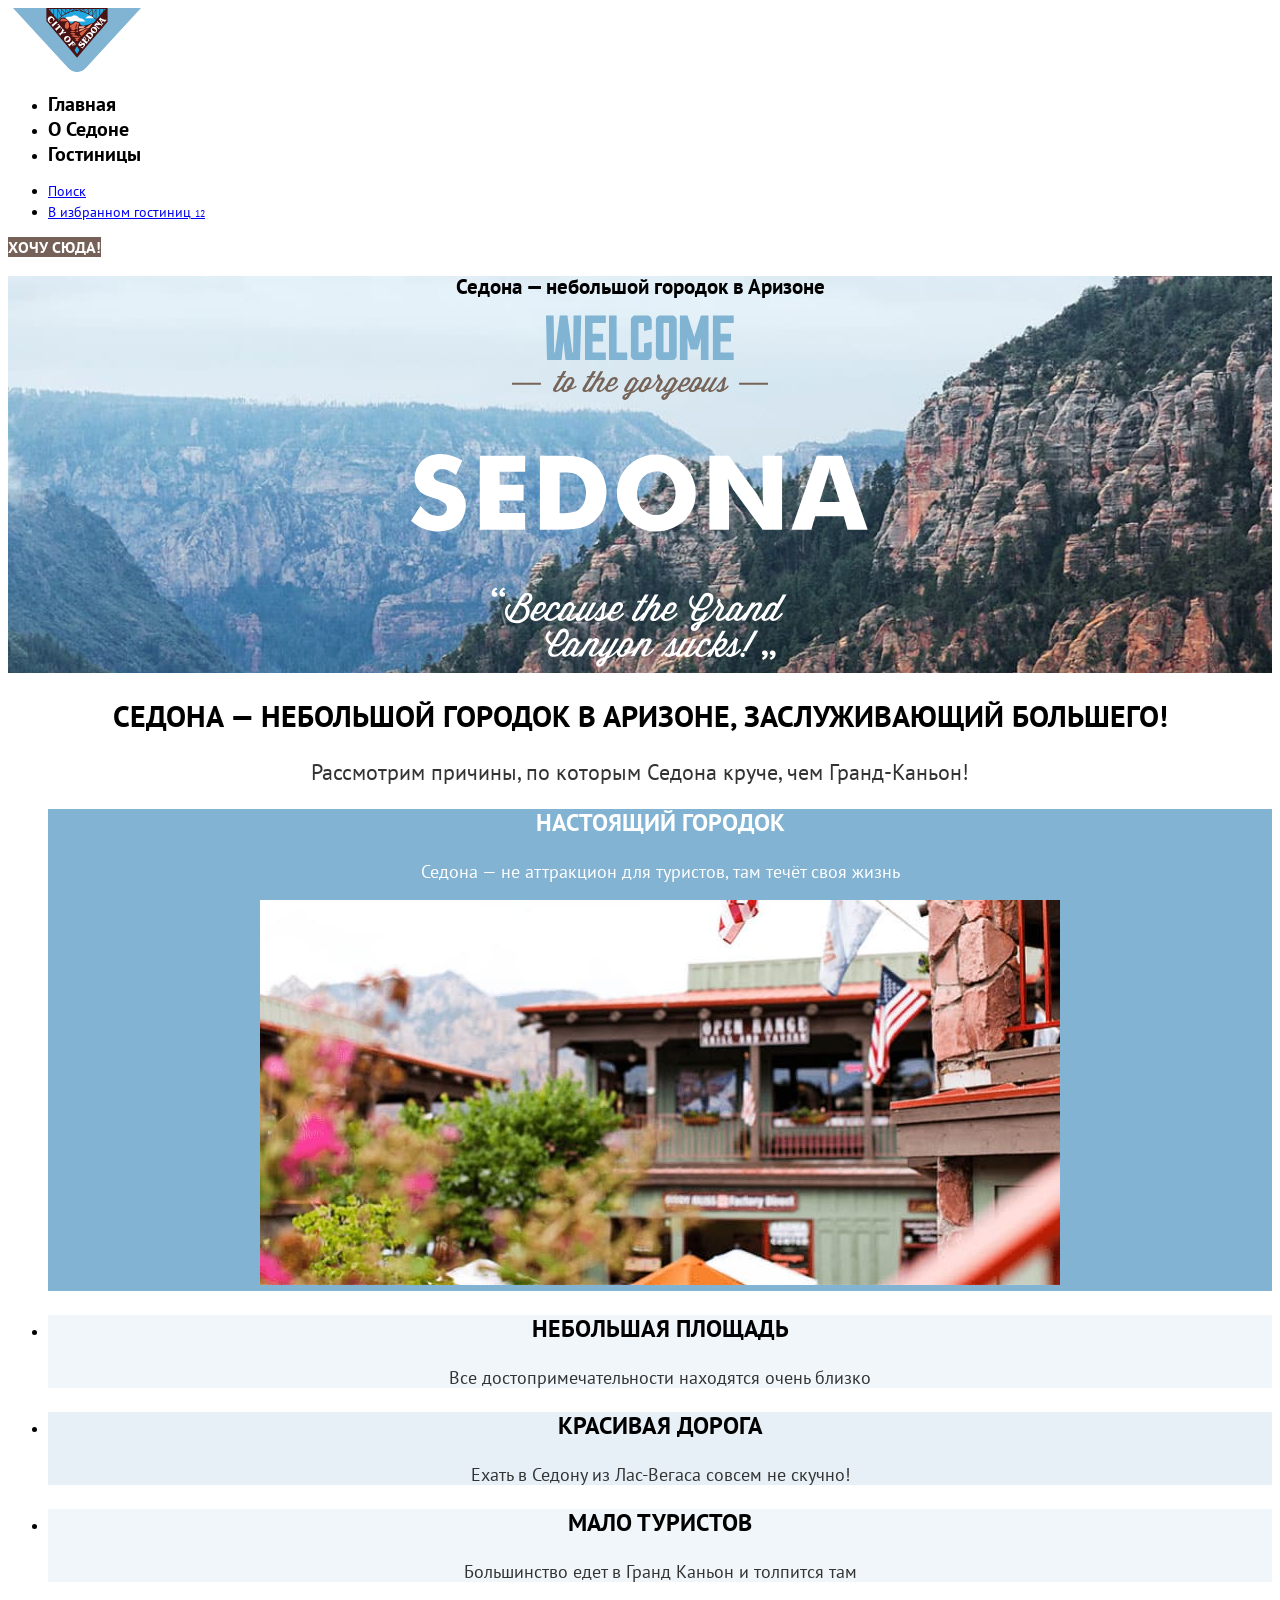
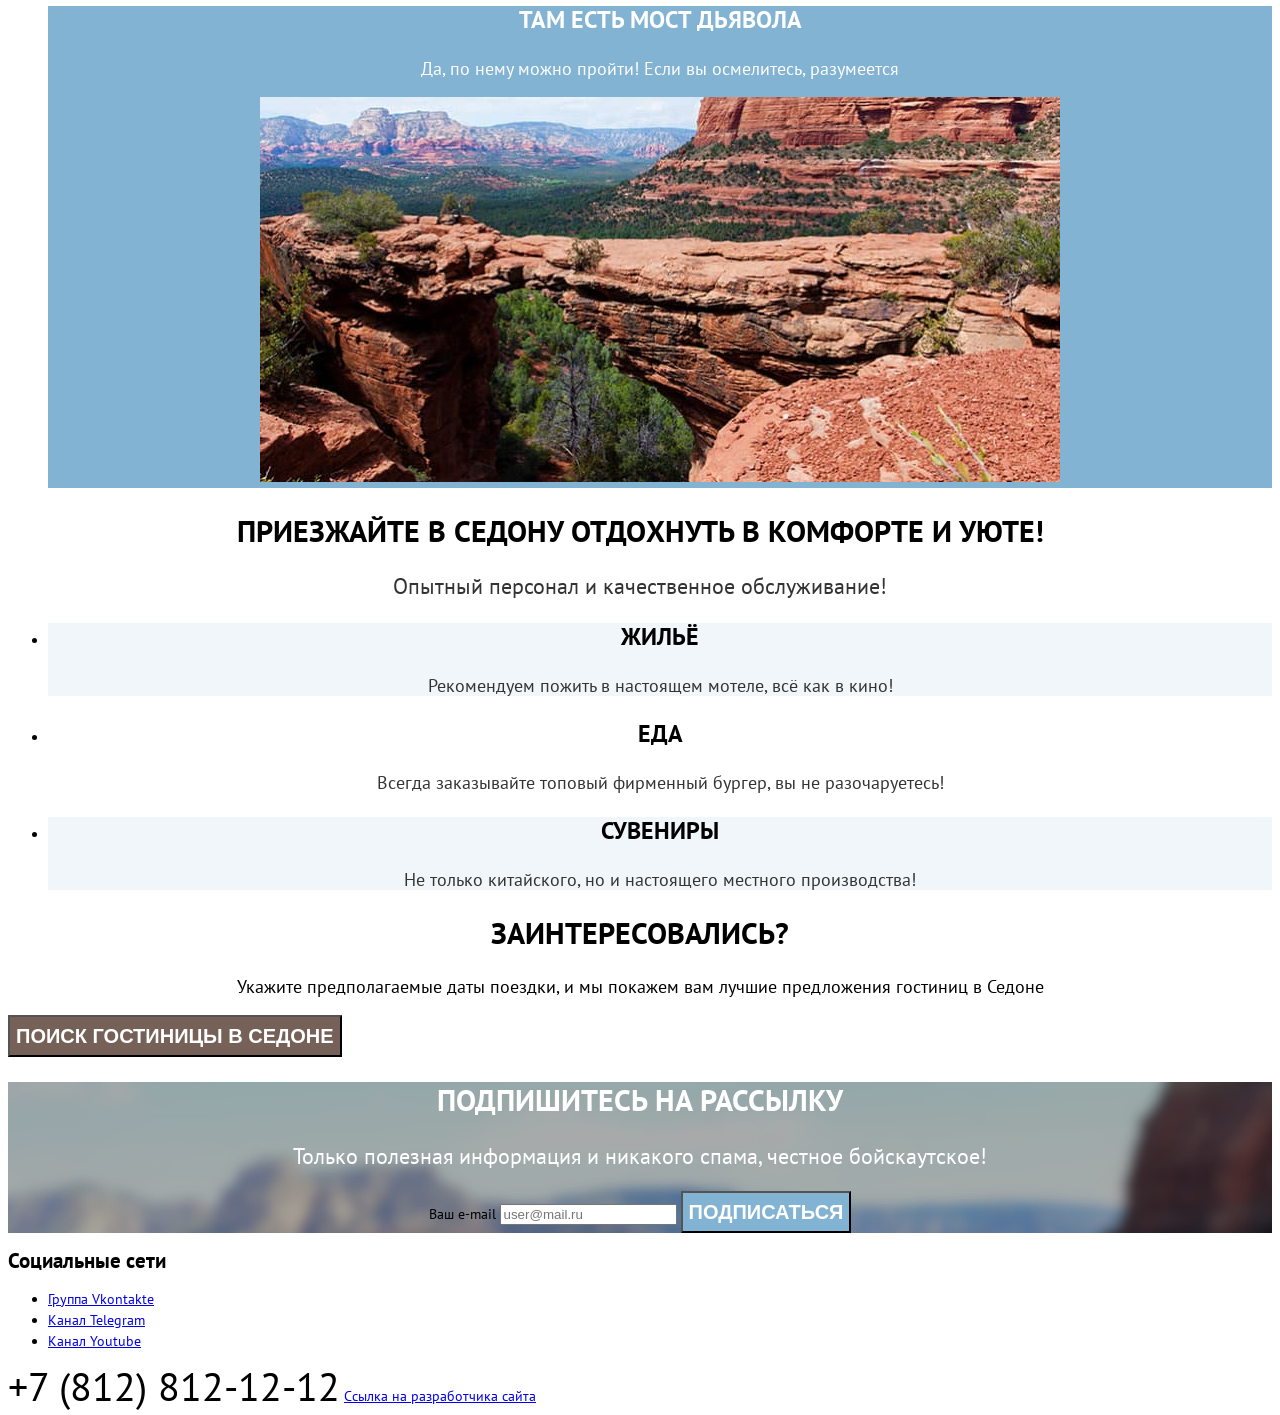
==== index.html @ b2d7853e "Добавляет базовую стилизацию" ====
<!DOCTYPE html>
<html lang="en">

  <head>
    <meta charset="UTF-8">
    <meta name="viewport" content="width=device-width, initial-scale=1.0">
    <link rel="stylesheet" href="styles/styles.css">
    <title>HTML Academy: Седона</title>
  </head>

  <body>
    <header class="page-header" data-test="header">
      <a class="navigation-logo" href="index.html">
        <img class="page-header-logo" src="images/logo-sedona.svg" width="138" height="64" alt="Логотип Седоны">
      </a>
      <nav class="navigation">
        <ul class="navigation-list">
          <li class="navigation-item">
            <a class="navigation-link" href="index.html" aria-current="page">Главная</a>
          </li>
          <li class="navigation-item">
            <a class="navigation-link" href="#">О Седоне</a>
          </li>
          <li class="navigation-item">
            <a class="navigation-link" href="catalog.html">Гостиницы</a>
          </li>
        </ul>
        <ul class="navigation-user">
          <li class="navigation-user-item">
            <a class="navigation-user-link" href="#">
              <span class="visually-hidden">Поиск</span>
            </a>
          </li>
          <li class="navigation-user-item">
            <a class="navigation-user-link" href="#">
              <span class="visually-hidden">В избранном гостиниц</span>
              <span class="favorite-counter">12</span>
            </a>
          </li>
        </ul>
        <a class="button button-want" href="#">Хочу сюда!</a>
      </nav>
    </header>
    <main class="page-main" data-test="main">
      <section class="hero" data-test="hero">
        <h1 class="visually-hidden">Седона — небольшой городок в Аризоне</h1>
        <img src="images/welcome.svg" width="458" height="352" alt="Welcome to the gorgeous Sedona, because the Grand Canyon sucks!">
      </section>
      <section class="reasons" data-test="advantages">
        <h2 class="reasons-title">
          Седона — небольшой городок в Аризоне, заслуживающий большего!
        </h2>
        <p class="reasons-description">
          Рассмотрим причины, по которым Седона круче, чем Гранд-Каньон!
        </p>
        <ul class="reasons-list">
          <li class="reasons-item reasons-item1">
            <h3 class="reasons-item-title">Настоящий городок</h3>
            <p class="reasons-text reasons-text1">
              Седона — не аттракцион для туристов, там течёт своя жизнь
            </p>
            <img src="images/photo-1.jpg" width="800" height="385" alt="Улица Седоны">
          </li>
          <li class="reasons-item">
            <h3 class="reasons-item-title">Небольшая площадь</h3>
            <p class="reasons-text">
              Все достопримечательности находятся очень близко
            </p>
          </li>
          <li class="reasons-item reasons-item2">
            <h3 class="reasons-item-title">Красивая дорога</h3>
            <p class="reasons-text">
              Ехать в Седону из Лас-Вегаса совсем не скучно!
            </p>
          </li>
          <li class="reasons-item">
            <h3 class="reasons-item-title">Мало туристов</h3>
            <p class="reasons-text">
              Большинство едет в Гранд Каньон и толпится там
            </p>
          </li>
          <li class="reasons-item reasons-item1">
            <h3 class="reasons-item-title">Там есть мост дьявола</h3>
            <p class="reasons-text reasons-text1">
              Да, по нему можно пройти! Если вы осмелитесь, разумеется
            </p>
            <img src="images/photo-2.jpg" width="800" height="385" alt="Мост дьявола">
          </li>
        </ul>
      </section>
      <section class="advantages">
        <h2 class="advantages-title">
          Приезжайте в Седону отдохнуть в комфорте и уюте!
        </h2>
        <p class="advantages-text">
          Опытный персонал и качественное обслуживание!
        </p>
        <ul class="advantages-list">
          <li class="advantages-item advantages-item1">
            <h3 class="advantages-item-title">Жильё</h3>
            <p class="advantages-item-text">
              Рекомендуем пожить в настоящем мотеле, всё как в кино!
            </p>
          </li>
          <li class="advantages-item">
            <h3 class="advantages-item-title">Еда</h3>
            <p class="advantages-item-text">
              Всегда заказывайте топовый фирменный бургер, вы не разочаруетесь!
            </p>
          </li>
          <li class="advantages-item  advantages-item1">
            <h3 class="advantages-item-title">Сувениры</h3>
            <p class="advantages-item-text">
              Не только китайского, но и настоящего местного производства!
            </p>
          </li>
        </ul>
      </section>
      <section class="cta" data-test="search">
        <h2 class="cta-title">Заинтересовались?</h2>
        <p class="cta-text">
          Укажите предполагаемые даты поездки, и мы покажем вам лучшие
          предложения гостиниц в Седоне
        </p>
        <button class="button button-cta" type="button">Поиск гостиницы в Седоне</button>
      </section>
      <section class="mailing" data-test="subscribe">
        <h2 class="mailing-title">Подпишитесь на рассылку</h2>
        <p class="mailing-text">
          Только полезная информация и никакого спама, честное бойскаутское!
        </p>
        <form class="form mailing-form" action="https://echo.htmlacademy.ru/" method="post">
          <label class="visually-hidden" for="email">Ваш e-mail</label>
          <input class="mailing-input" type="email" name="email" id="email" placeholder="user@mail.ru" required>
          <button class="button button-mailing" type="submit">Подписаться</button>
        </form>
      </section>
    </main>
    <footer class="page-footer" data-test="footer">
      <section class="socials">
        <h2 class="visually-hidden">Социальные сети</h2>
        <ul class="socials-list">
          <li class="socials-item">
            <a class="socials-link" href="https://vk.com/htmlacademy">
              <span class="visually-hidden">Группа Vkontakte</span>
            </a>
          </li>
          <li class="socials-item">
            <a class="socials-link" href="https://t.me/htmlacademy">
              <span class="visually-hidden">Канал Telegram</span>
            </a>
          </li>
          <li class="socials-item">
            <a class="socials-link" href="https://www.youtube.com/user/htmlacademyru">
              <span class="visually-hidden">Канал Youtube</span>
            </a>
          </li>
        </ul>
      </section>
      <a class="phone-number-link" href="tel:+78128121212">+7 (812) 812-12-12</a>

      <a class="html-academy-link" href="https://htmlacademy.ru/intensive/htmlcss">
        <span class="visually-hidden">Ссылка на разработчика сайта</span>
      </a>
    </footer>
  </body>

</html>
---- styles/styles.css ----
@font-face {
  font-family: "PT Sans";
  font-style: normal;
  font-weight: 400;
  src: url("../fonts/ptsans-400.woff2") format("woff2");
  font-display: swap;
}

@font-face {
  font-family: "PT Sans";
  font-style: normal;
  font-weight: 700;
  src: url("../fonts/ptsans-700.woff2") format("woff2");
  font-display: swap;
}

body {
  font-family: "PT Sans", sans-serif;
  font-size: 14px;
  line-height: 21px;
  color: #000000;
  background-color: #ffffff;
}

.navigation-link {
  color: #000000;
  font-weight: 700;
  font-size: 20px;
  line-height: 24px;
  text-decoration: none;
  text-align: center;
}

.favorite-counter {
  font-size: 10px;
  line-height: 10px;
  text-align: center;
}

.button {
  font-size: 16px;
  font-weight: 700;
  line-height: 20px;
  color: #FFFFFF;
  background-color: #756157;
  text-transform: uppercase;
  text-decoration: none;
  text-align: center;
}

.hero {
  background-image: url("../images/index-background.jpg");
  background-repeat: no-repeat;
  text-align: center;
  background-size: 100% auto;
}

.reasons-title {
  font-size: 30px;
  font-weight: 700;
  line-height: 36px;
  text-transform: uppercase;
  text-align: center;
}

.reasons-description {
  font-size: 22px;
  line-height: 26px;
  color: #333333;
  text-align: center;
}

.reasons-item {
  background-color: #83B3D31F;
  text-align: center;
}

.reasons-item-title {
  font-size: 24px;
  font-weight: 700;
  line-height: 28px;
  text-transform: uppercase;
}

.reasons-text {
  font-size: 18px;
  color: #333333;
}

.reasons-item1 {
  color: #FFFFFF;
  background-color: #82B3D3;
}

.reasons-text1 {
  color: #FFFFFF;
}

.reasons-item2 {
  background-color: #83B3D333;
}

.advantages-item1 {
  background-color: #83B3D31F;
}

.advantages-title {
  font-size: 30px;
  font-weight: 700;
  line-height: 36px;
  text-transform: uppercase;
  text-align: center;
}

.advantages-text {
  font-size: 22px;
  line-height: 26px;
  text-align: center;
  color: #333333;
}

.advantages-item-title {
  font-size: 24px;
  font-weight: 700;
  line-height: 28px;
  text-transform: uppercase;
  text-align: center;
}

.advantages-item-text {
  font-size: 18px;
  color: #333333;
  text-align: center;

}

.cta-title {
  font-size: 30px;
  font-weight: 700;
  line-height: 36px;
  text-transform: uppercase;
  text-align: center;
}

.cta-text {
  font-size: 18px;
  text-align: center;
}

.button-cta {
  font-size: 20px;
  line-height: 36px;
}

.mailing {
  background-image: url("../images/mailing-background.jpg");
  background-repeat: no-repeat;
  text-align: center;
  background-size: 100% auto;
}

.mailing-title {
  font-weight: 700;
  font-size: 30px;
  line-height: 36px;
  text-transform: uppercase;
  text-align: center;
  color: #FFFFFF;
}

.mailing-text {
  font-size: 22px;
  line-height: 26px;
  text-align: center;
  color: #FFFFFF;
}

.button-mailing {
  background-color: #82B3D3;
  font-weight: 700;
  font-size: 20px;
  line-height: 36px;
  text-align: center;
  text-transform: uppercase;
}

.phone-number-link {
  font-weight: 400;
  font-size: 40px;
  line-height: 40px;
  text-align: center;
  text-transform: uppercase;
  text-decoration: none;
  color: #000000;
}

.catalog-header {
  background-image: url("../images/filter-background.jpg");
  background-repeat: no-repeat;
  background-size: 100% auto;
  color: #FFFFFF;
}

.catalog-header-title {
  font-weight: 700;
  font-size: 60px;
  line-height: 78px;
}

.breadcrumbs-link {
  font-size: 16px;
  text-decoration: none;
  color: #FFFFFF;
}

.catalog-filter-title {
  font-weight: 700;
  font-size: 20px;
  line-height: 24px;
  text-transform: capitalize;
}

.control-input {
  font-size: 18px;
  line-height: 23px;
}

.field-price {
  font-weight: 700;
  font-size: 18px;
  line-height: 24px;
  color: #000000;
}

.button-apply {
  font-weight: 700;
  font-size: 16px;
  line-height: 20px;
  text-align: center;
  text-transform: uppercase;
  background-color: #82B3D3;
}

.button-reset {
  font-weight: 700;
  font-size: 16px;
  line-height: 20px;
  text-align: center;
  text-transform: uppercase;
}

.result-control-title {
  font-weight: 700;
  font-size: 30px;
  line-height: 36px;
  text-transform: uppercase;
}

.sort-select {
  font-size: 18px;
}

.card-link {
  text-decoration: none;
}

.card-title {
  font-weight: 700;
  font-size: 24px;
  line-height: 28px;
  color: #000000;
  text-decoration: none;
}

.card-text {
  font-size: 18px;
  line-height: 21px;
  color: #333333;
}

.button-favorite {
  background-color: #82B3D3;
}

.card-rating {
  font-weight: 400;
  font-size: 16px;
  line-height: 20px;
  text-align: center;
  text-transform: uppercase;
  color: #333333;
  background-color: #F2F2F2;
}

.pagination-link {
  font-weight: 700;
  font-size: 20px;
  line-height: 36px;
  text-align: center;
  text-transform: uppercase;
  color: #FFFFFF;
  background-color: #82B3D3;
}

.pagination-current {
  color: #000000;
  background-color: #F2F2F2;
}

.pagination-ellipsis {
font-weight: 400;
font-size: 22px;
line-height: 26px;
text-align: center;
color: #000000;
background-color: #FFFFFF;
}

.mailing-title-catalog {
  color: #000000;
}
.mailing-text-catalog {
  color: #333333;
}
.mailing-form {
  text-align: center;
}
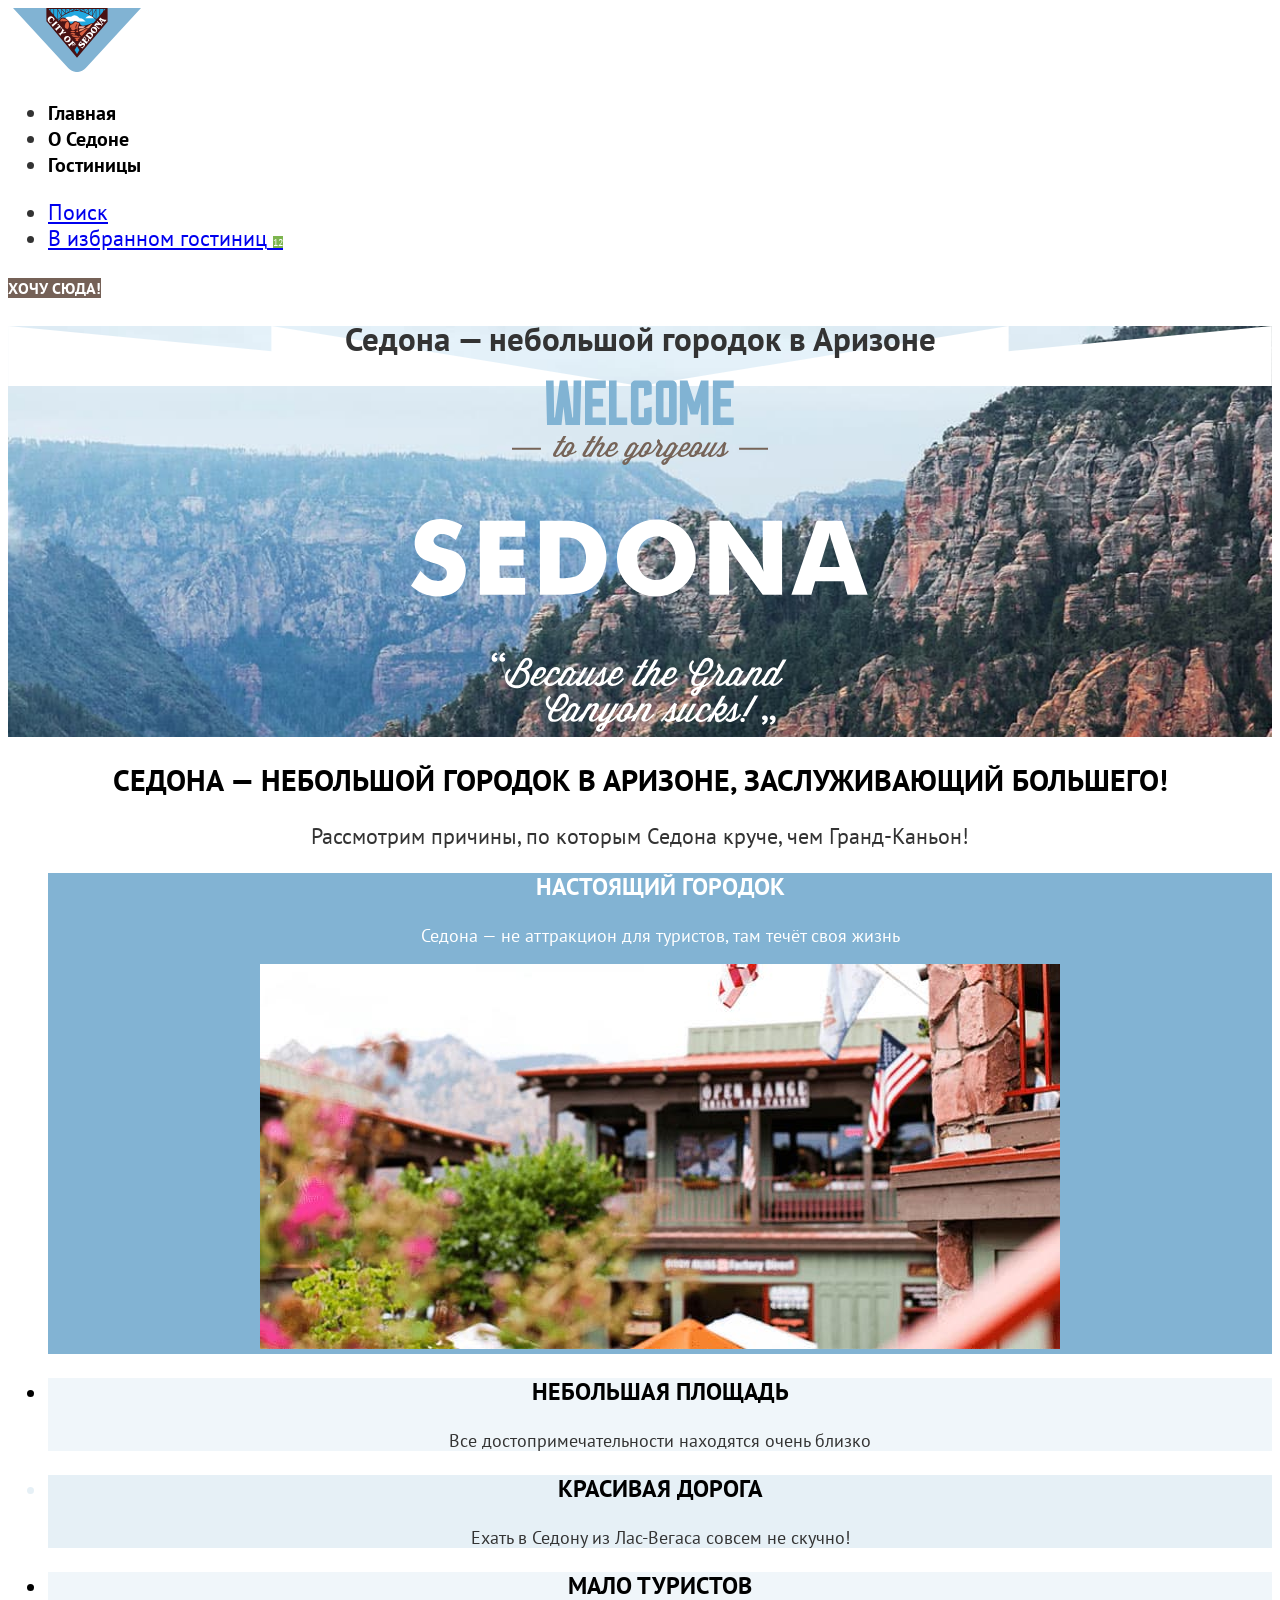
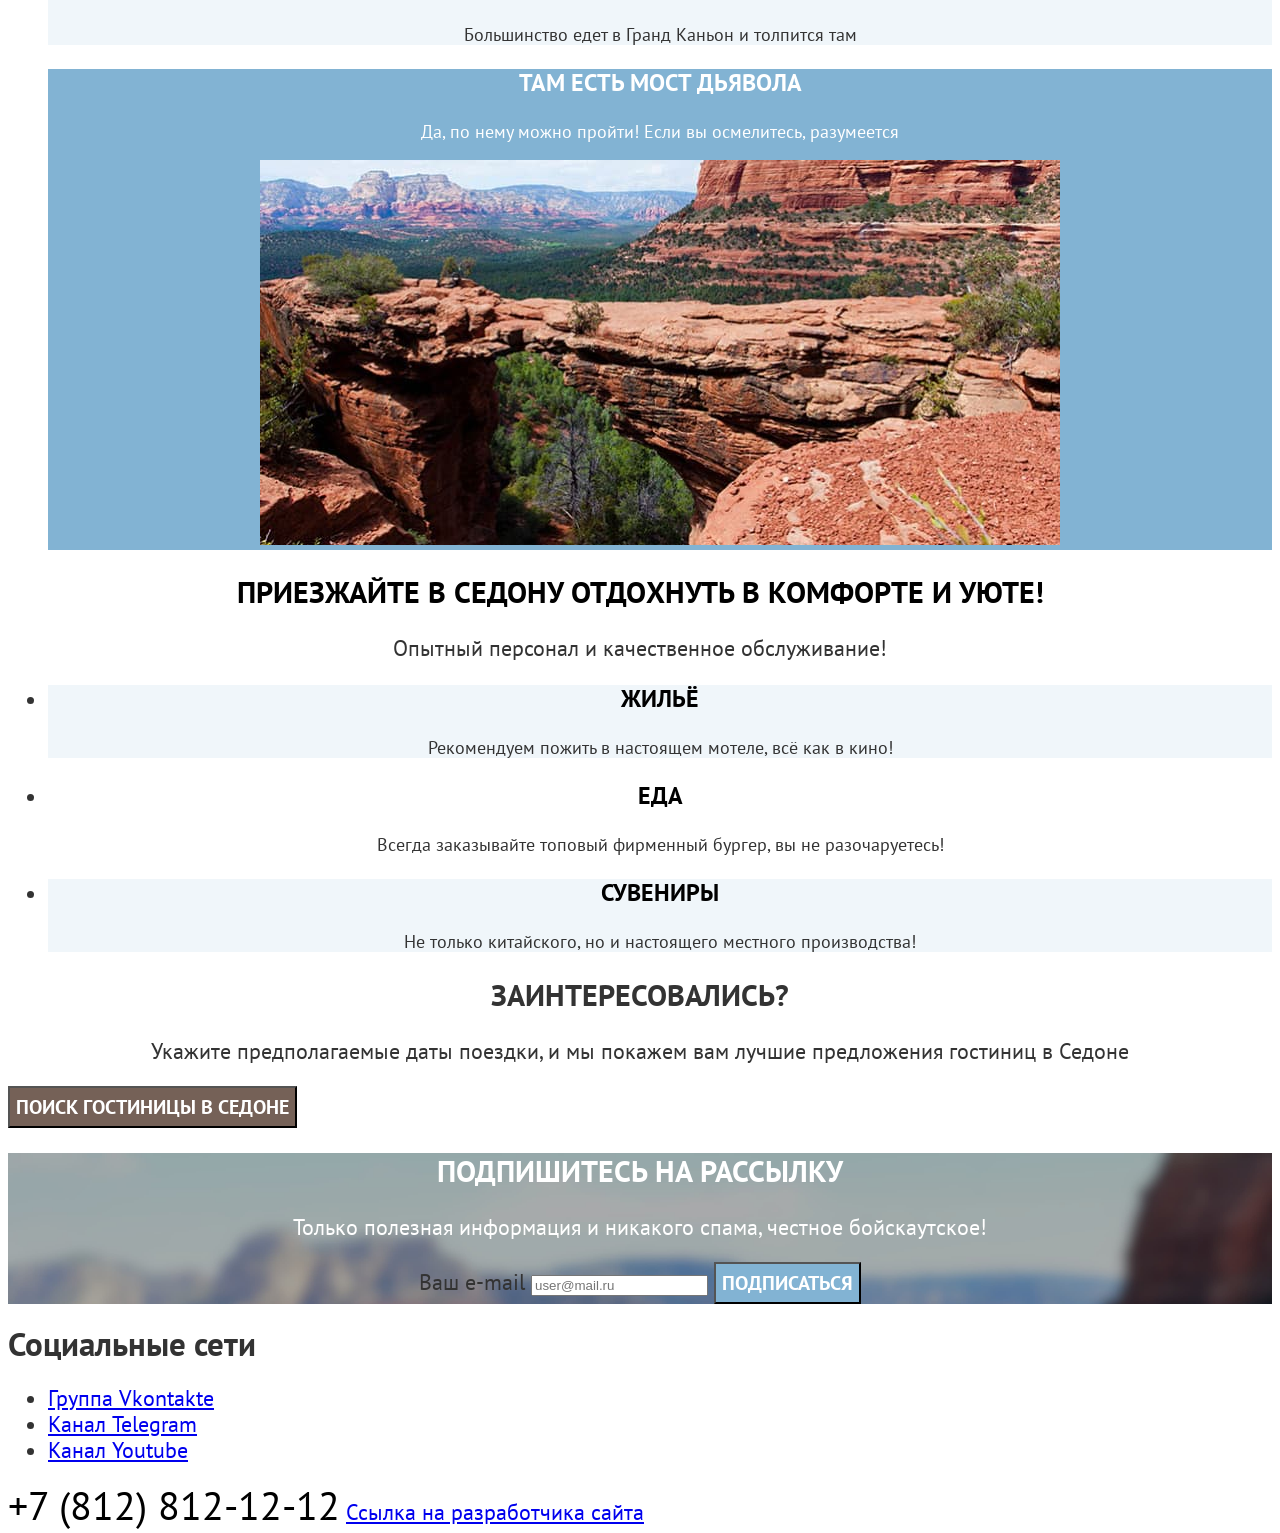
==== commit d4be151a: "Исправляет недочеты" ====
--- a/index.html
+++ b/index.html
@@ -44,7 +44,8 @@
     <main class="page-main" data-test="main">
       <section class="hero" data-test="hero">
         <h1 class="visually-hidden">Седона — небольшой городок в Аризоне</h1>
-        <img src="images/welcome.svg" width="458" height="352" alt="Welcome to the gorgeous Sedona, because the Grand Canyon sucks!">
+        <img src="images/welcome.svg" width="458" height="352"
+          alt="Welcome to the gorgeous Sedona, because the Grand Canyon sucks!">
       </section>
       <section class="reasons" data-test="advantages">
         <h2 class="reasons-title">
@@ -54,34 +55,34 @@
           Рассмотрим причины, по которым Седона круче, чем Гранд-Каньон!
         </p>
         <ul class="reasons-list">
-          <li class="reasons-item reasons-item1">
+          <li class="reasons-item">
             <h3 class="reasons-item-title">Настоящий городок</h3>
-            <p class="reasons-text reasons-text1">
+            <p class="reasons-text">
               Седона — не аттракцион для туристов, там течёт своя жизнь
             </p>
             <img src="images/photo-1.jpg" width="800" height="385" alt="Улица Седоны">
           </li>
-          <li class="reasons-item">
-            <h3 class="reasons-item-title">Небольшая площадь</h3>
-            <p class="reasons-text">
+          <li class="reasons-item reasons-item1">
+            <h3 class="reasons-item-title reasons-item-title1">Небольшая площадь</h3>
+            <p class="reasons-text  reasons-text1">
               Все достопримечательности находятся очень близко
             </p>
           </li>
           <li class="reasons-item reasons-item2">
-            <h3 class="reasons-item-title">Красивая дорога</h3>
-            <p class="reasons-text">
+            <h3 class="reasons-item-title reasons-item-title2">Красивая дорога</h3>
+            <p class="reasons-text reasons-text2">
               Ехать в Седону из Лас-Вегаса совсем не скучно!
             </p>
           </li>
-          <li class="reasons-item">
-            <h3 class="reasons-item-title">Мало туристов</h3>
-            <p class="reasons-text">
+          <li class="reasons-item reasons-item1">
+            <h3 class="reasons-item-title reasons-item-title1">Мало туристов</h3>
+            <p class="reasons-text reasons-text1">
               Большинство едет в Гранд Каньон и толпится там
             </p>
           </li>
-          <li class="reasons-item reasons-item1">
+          <li class="reasons-item">
             <h3 class="reasons-item-title">Там есть мост дьявола</h3>
-            <p class="reasons-text reasons-text1">
+            <p class="reasons-text">
               Да, по нему можно пройти! Если вы осмелитесь, разумеется
             </p>
             <img src="images/photo-2.jpg" width="800" height="385" alt="Мост дьявола">
@@ -96,19 +97,19 @@
           Опытный персонал и качественное обслуживание!
         </p>
         <ul class="advantages-list">
-          <li class="advantages-item advantages-item1">
+          <li class="advantages-item">
             <h3 class="advantages-item-title">Жильё</h3>
             <p class="advantages-item-text">
               Рекомендуем пожить в настоящем мотеле, всё как в кино!
             </p>
           </li>
-          <li class="advantages-item">
+          <li class="advantages-item  advantages-item1">
             <h3 class="advantages-item-title">Еда</h3>
             <p class="advantages-item-text">
               Всегда заказывайте топовый фирменный бургер, вы не разочаруетесь!
             </p>
           </li>
-          <li class="advantages-item  advantages-item1">
+          <li class="advantages-item">
             <h3 class="advantages-item-title">Сувениры</h3>
             <p class="advantages-item-text">
               Не только китайского, но и настоящего местного производства!
--- a/styles/styles.css
+++ b/styles/styles.css
@@ -16,63 +16,75 @@
 
 body {
   font-family: "PT Sans", sans-serif;
-  font-size: 14px;
-  line-height: 21px;
-  color: #000000;
+  font-size: 22px;
+  line-height: 26px;
+  color: #333333;
   background-color: #ffffff;
 }
 
 .navigation-link {
-  color: #000000;
-  font-weight: 700;
-  font-size: 20px;
+  font-size: 20px;
+  font-weight: 700;
   line-height: 24px;
-  text-decoration: none;
-  text-align: center;
+  color: #000000;
+  text-decoration: none;
 }
 
 .favorite-counter {
   font-size: 10px;
   line-height: 10px;
-  text-align: center;
+  color: #ffffff;
+  text-align: center;
+  background-color: #7DB54F;
 }
 
 .button {
+  font-family: inherit;
   font-size: 16px;
   font-weight: 700;
   line-height: 20px;
+  color: #ffffff;
+  text-transform: uppercase;
+  text-decoration: none;
+  text-align: center;
+  background-color: #756157;
+}
+
+.hero {
+  text-align: center;
+  background-image: url("../images/divider.svg"), url("../images/index-background.jpg");
+  background-color: #3a4d53;
+  background-repeat: no-repeat;
+  background-size: 100% auto, cover;
+}
+
+.reasons-title {
+  font-size: 30px;
+  font-weight: 700;
+  line-height: 36px;
+  color: #000000;
+  text-transform: uppercase;
+  text-align: center;
+}
+
+.reasons-description {
+  text-align: center;
+}
+
+.reasons-item {
   color: #FFFFFF;
-  background-color: #756157;
-  text-transform: uppercase;
-  text-decoration: none;
-  text-align: center;
-}
-
-.hero {
-  background-image: url("../images/index-background.jpg");
-  background-repeat: no-repeat;
-  text-align: center;
-  background-size: 100% auto;
-}
-
-.reasons-title {
-  font-size: 30px;
-  font-weight: 700;
-  line-height: 36px;
-  text-transform: uppercase;
-  text-align: center;
-}
-
-.reasons-description {
-  font-size: 22px;
-  line-height: 26px;
-  color: #333333;
-  text-align: center;
-}
-
-.reasons-item {
-  background-color: #83B3D31F;
-  text-align: center;
+  text-align: center;
+  background-color: #82B3D3;
+}
+
+.reasons-item1 {
+  color: #000000;
+  background-color: rgba(131, 179, 211, 0.12);
+}
+
+.reasons-item2 {
+  color: rgba(131, 179, 211, 0.2);
+  background-color: #83B3D333;
 }
 
 .reasons-item-title {
@@ -82,56 +94,55 @@
   text-transform: uppercase;
 }
 
+.reasons-item-title1,
+.reasons-item-title2 {
+  color: #000000
+}
+
 .reasons-text {
   font-size: 18px;
+  line-height: 21px;
+}
+
+.reasons-text1,
+.reasons-text2 {
   color: #333333;
 }
 
-.reasons-item1 {
-  color: #FFFFFF;
-  background-color: #82B3D3;
-}
-
-.reasons-text1 {
-  color: #FFFFFF;
-}
-
-.reasons-item2 {
-  background-color: #83B3D333;
+.advantages-title {
+  font-size: 30px;
+  font-weight: 700;
+  line-height: 36px;
+  color: #000000;
+  text-transform: uppercase;
+  text-align: center;
+}
+
+.advantages-text {
+  text-align: center;
+}
+
+.advantages-item {
+  background-color: rgba(131, 179, 211, 0.12);
 }
 
 .advantages-item1 {
-  background-color: #83B3D31F;
-}
-
-.advantages-title {
-  font-size: 30px;
-  font-weight: 700;
-  line-height: 36px;
-  text-transform: uppercase;
-  text-align: center;
-}
-
-.advantages-text {
-  font-size: 22px;
-  line-height: 26px;
-  text-align: center;
-  color: #333333;
+  background-color: inherit;
 }
 
 .advantages-item-title {
   font-size: 24px;
   font-weight: 700;
   line-height: 28px;
+  color: #000000;
   text-transform: uppercase;
   text-align: center;
 }
 
 .advantages-item-text {
   font-size: 18px;
-  color: #333333;
-  text-align: center;
-
+  line-height: 21px;
+  text-align: center;
 }
 
 .cta-title {
@@ -143,7 +154,6 @@
 }
 
 .cta-text {
-  font-size: 18px;
   text-align: center;
 }
 
@@ -153,52 +163,53 @@
 }
 
 .mailing {
+  text-align: center;
   background-image: url("../images/mailing-background.jpg");
+  background-color: #3a4d53;
   background-repeat: no-repeat;
-  text-align: center;
-  background-size: 100% auto;
+  background-size: cover;
 }
 
 .mailing-title {
   font-weight: 700;
   font-size: 30px;
   line-height: 36px;
-  text-transform: uppercase;
-  text-align: center;
   color: #FFFFFF;
+  text-transform: uppercase;
+  text-align: center;
 }
 
 .mailing-text {
   font-size: 22px;
   line-height: 26px;
-  text-align: center;
   color: #FFFFFF;
+  text-align: center;
 }
 
 .button-mailing {
-  background-color: #82B3D3;
-  font-weight: 700;
-  font-size: 20px;
-  line-height: 36px;
-  text-align: center;
-  text-transform: uppercase;
+  font-weight: 700;
+  font-size: 20px;
+  line-height: 36px;
+  text-align: center;
+  text-transform: uppercase;
+  background-color: #82B3D3;
 }
 
 .phone-number-link {
-  font-weight: 400;
   font-size: 40px;
   line-height: 40px;
-  text-align: center;
-  text-transform: uppercase;
-  text-decoration: none;
-  color: #000000;
+  color: #000000;
+  text-align: center;
+  text-transform: uppercase;
+  text-decoration: none;
 }
 
 .catalog-header {
+  color: #ffffff;
   background-image: url("../images/filter-background.jpg");
+  background-color: #3a4d53;
   background-repeat: no-repeat;
-  background-size: 100% auto;
-  color: #FFFFFF;
+  background-size: cover;
 }
 
 .catalog-header-title {
@@ -209,8 +220,9 @@
 
 .breadcrumbs-link {
   font-size: 16px;
-  text-decoration: none;
-  color: #FFFFFF;
+  line-height: 21px;
+  text-decoration: none;
+  color: #ffffff;
 }
 
 .catalog-filter-title {
@@ -232,6 +244,12 @@
   color: #000000;
 }
 
+.price {
+  font-size: 18px;
+  line-height: 24px;
+  color: #000000;
+}
+
 .button-apply {
   font-weight: 700;
   font-size: 16px;
@@ -253,11 +271,16 @@
   font-weight: 700;
   font-size: 30px;
   line-height: 36px;
+  color: #000000;
   text-transform: uppercase;
 }
 
 .sort-select {
-  font-size: 18px;
+  font-family: "PT Sans", sans-serif;
+  font-size: 18px;
+  line-height: 21px;
+  color: #333333;
+  background-color: #E5E5E5;
 }
 
 .card-link {
@@ -269,13 +292,11 @@
   font-size: 24px;
   line-height: 28px;
   color: #000000;
-  text-decoration: none;
 }
 
 .card-text {
   font-size: 18px;
   line-height: 21px;
-  color: #333333;
 }
 
 .button-favorite {
@@ -283,45 +304,38 @@
 }
 
 .card-rating {
+  font-size: 16px;
+  line-height: 20px;
+  text-align: center;
+  text-transform: uppercase;
+  background-color: #F2F2F2;
+}
+
+.pagination-link {
+  font-weight: 700;
+  font-size: 20px;
+  line-height: 36px;
+  color: #FFFFFF;
+  text-align: center;
+  text-transform: uppercase;
+  text-decoration: none;
+  background-color: #82B3D3;
+}
+
+.pagination-current {
+  color: #000000;
+  background-color: #F2F2F2;
+}
+
+.pagination-ellipsis {
   font-weight: 400;
-  font-size: 16px;
-  line-height: 20px;
-  text-align: center;
-  text-transform: uppercase;
-  color: #333333;
-  background-color: #F2F2F2;
-}
-
-.pagination-link {
-  font-weight: 700;
-  font-size: 20px;
-  line-height: 36px;
-  text-align: center;
-  text-transform: uppercase;
-  color: #FFFFFF;
-  background-color: #82B3D3;
-}
-
-.pagination-current {
-  color: #000000;
-  background-color: #F2F2F2;
-}
-
-.pagination-ellipsis {
-font-weight: 400;
-font-size: 22px;
-line-height: 26px;
-text-align: center;
-color: #000000;
-background-color: #FFFFFF;
-}
-
-.mailing-title-catalog {
-  color: #000000;
-}
+  font-size: 22px;
+  line-height: 26px;
+  color: #000000;
+  background-color: #FFFFFF;
+}
+
+.mailing-title-catalog,
 .mailing-text-catalog {
-  color: #333333;
-}
-.mailing-form {
-  text-align: center;
-}
+  color: #000000;
+}
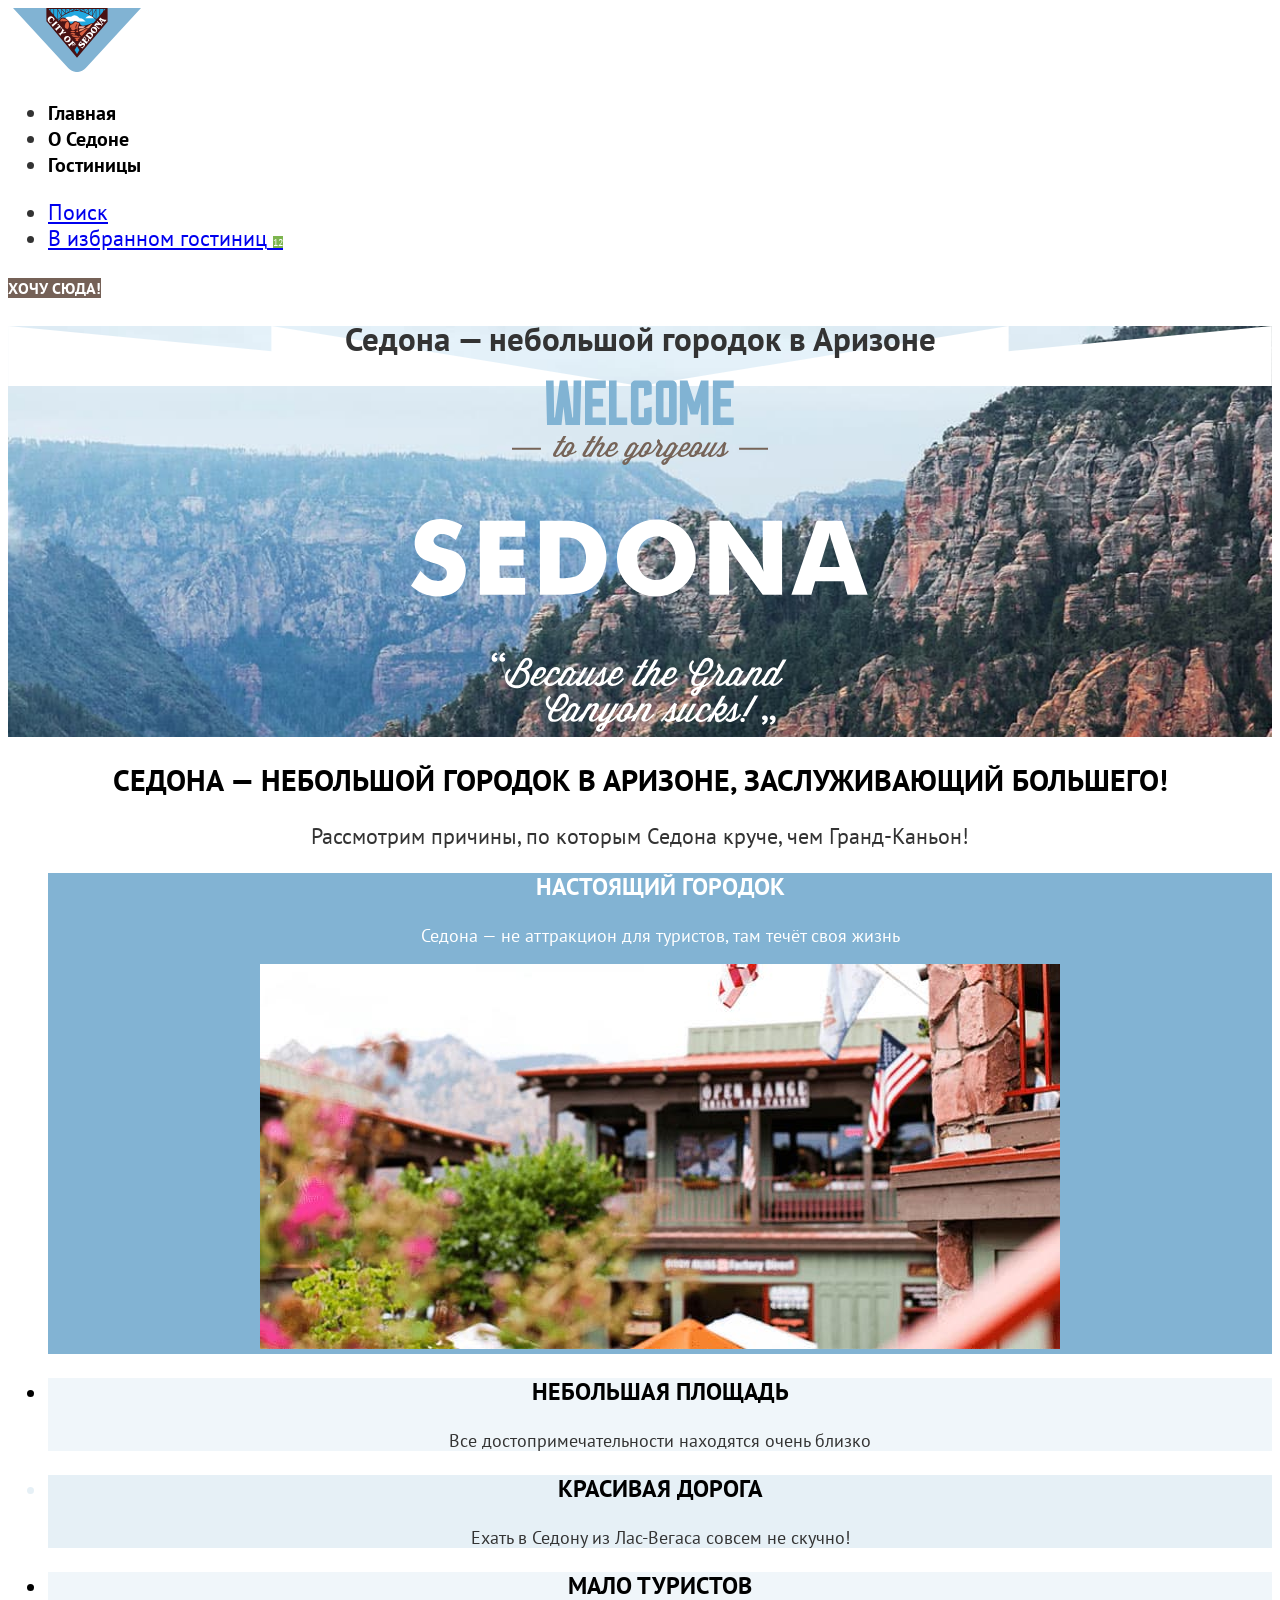
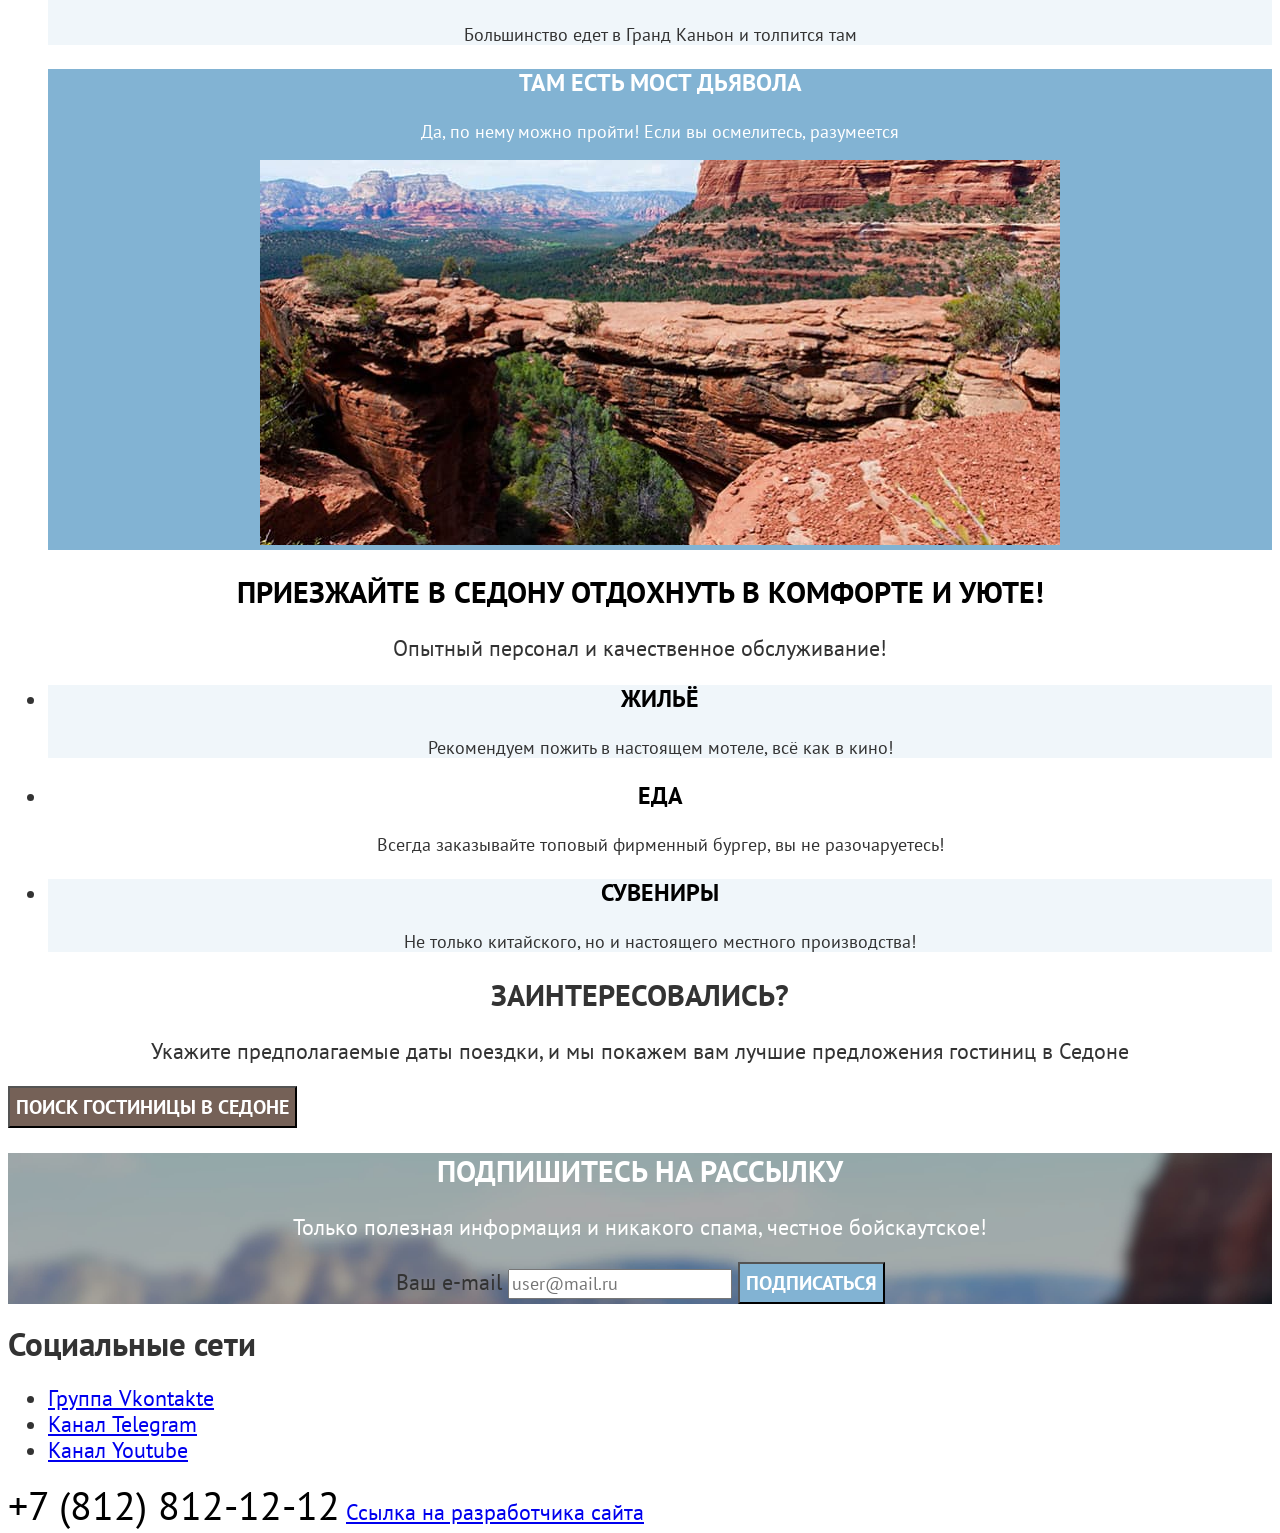
==== commit 9eeaef55: "Добавляет исправления" ====
--- a/index.html
+++ b/index.html
@@ -1,5 +1,5 @@
 <!DOCTYPE html>
-<html lang="en">
+<html lang="ru">
 
   <head>
     <meta charset="UTF-8">
@@ -62,21 +62,21 @@
             </p>
             <img src="images/photo-1.jpg" width="800" height="385" alt="Улица Седоны">
           </li>
-          <li class="reasons-item reasons-item1">
-            <h3 class="reasons-item-title reasons-item-title1">Небольшая площадь</h3>
-            <p class="reasons-text  reasons-text1">
+          <li class="reasons-item reasons-item-first">
+            <h3 class="reasons-item-title reasons-item-title-first">Небольшая площадь</h3>
+            <p class="reasons-text  reasons-text-first">
               Все достопримечательности находятся очень близко
             </p>
           </li>
-          <li class="reasons-item reasons-item2">
-            <h3 class="reasons-item-title reasons-item-title2">Красивая дорога</h3>
-            <p class="reasons-text reasons-text2">
+          <li class="reasons-item reasons-item-second">
+            <h3 class="reasons-item-title reasons-item-title-second">Красивая дорога</h3>
+            <p class="reasons-text reasons-text-second">
               Ехать в Седону из Лас-Вегаса совсем не скучно!
             </p>
           </li>
-          <li class="reasons-item reasons-item1">
-            <h3 class="reasons-item-title reasons-item-title1">Мало туристов</h3>
-            <p class="reasons-text reasons-text1">
+          <li class="reasons-item reasons-item-first">
+            <h3 class="reasons-item-title reasons-item-title-first">Мало туристов</h3>
+            <p class="reasons-text reasons-text-first">
               Большинство едет в Гранд Каньон и толпится там
             </p>
           </li>
@@ -103,7 +103,7 @@
               Рекомендуем пожить в настоящем мотеле, всё как в кино!
             </p>
           </li>
-          <li class="advantages-item  advantages-item1">
+          <li class="advantages-item  advantages-item-first">
             <h3 class="advantages-item-title">Еда</h3>
             <p class="advantages-item-text">
               Всегда заказывайте топовый фирменный бургер, вы не разочаруетесь!
--- a/styles/styles.css
+++ b/styles/styles.css
@@ -77,12 +77,12 @@
   background-color: #82B3D3;
 }
 
-.reasons-item1 {
+.reasons-item-first {
   color: #000000;
   background-color: rgba(131, 179, 211, 0.12);
 }
 
-.reasons-item2 {
+.reasons-item-second {
   color: rgba(131, 179, 211, 0.2);
   background-color: #83B3D333;
 }
@@ -94,8 +94,8 @@
   text-transform: uppercase;
 }
 
-.reasons-item-title1,
-.reasons-item-title2 {
+.reasons-item-title-first,
+.reasons-item-title-second {
   color: #000000
 }
 
@@ -104,8 +104,8 @@
   line-height: 21px;
 }
 
-.reasons-text1,
-.reasons-text2 {
+.reasons-text-first,
+.reasons-text-second {
   color: #333333;
 }
 
@@ -126,7 +126,7 @@
   background-color: rgba(131, 179, 211, 0.12);
 }
 
-.advantages-item1 {
+.advantages-item-first {
   background-color: inherit;
 }
 
@@ -193,6 +193,13 @@
   text-align: center;
   text-transform: uppercase;
   background-color: #82B3D3;
+}
+
+.mailing-input {
+font-family: inherit;
+font-weight: 400;
+font-size: 18px;
+line-height: 24px;
 }
 
 .phone-number-link {
@@ -276,7 +283,7 @@
 }
 
 .sort-select {
-  font-family: "PT Sans", sans-serif;
+  font-family: inherit;
   font-size: 18px;
   line-height: 21px;
   color: #333333;
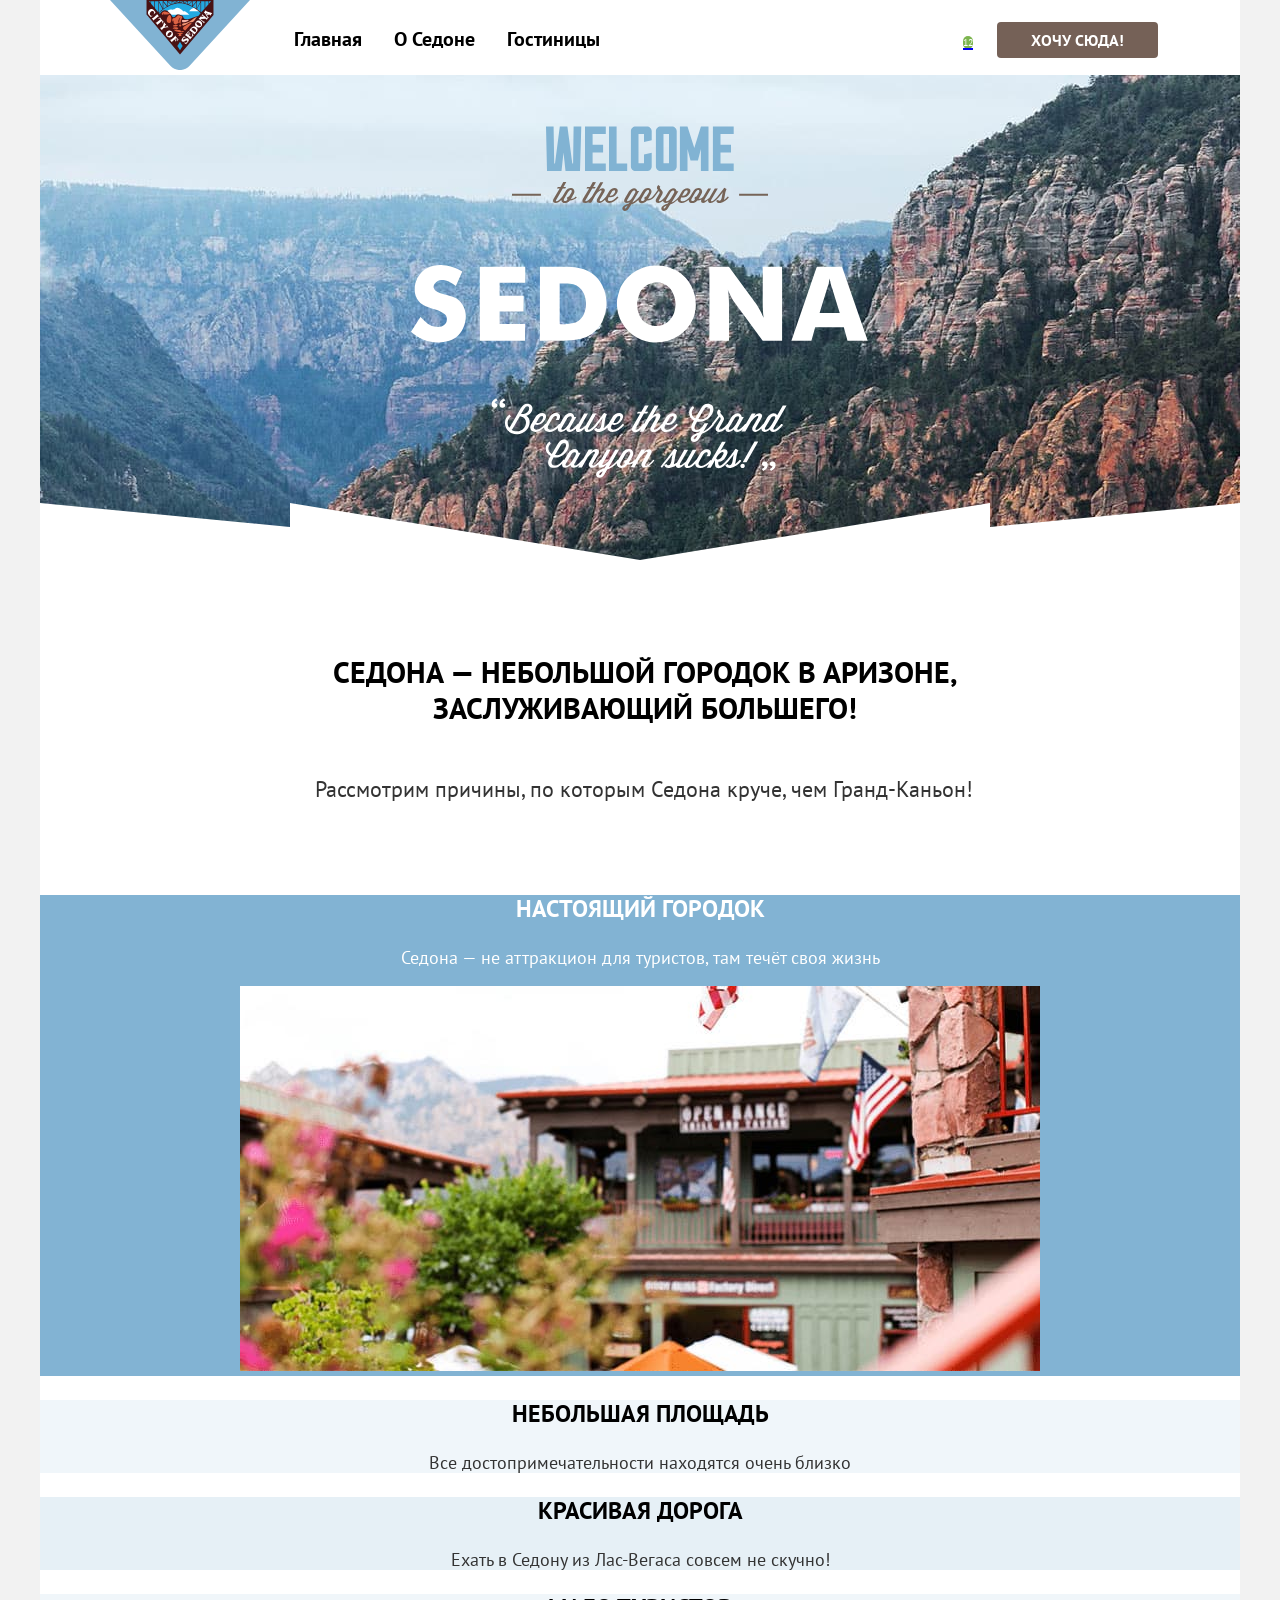
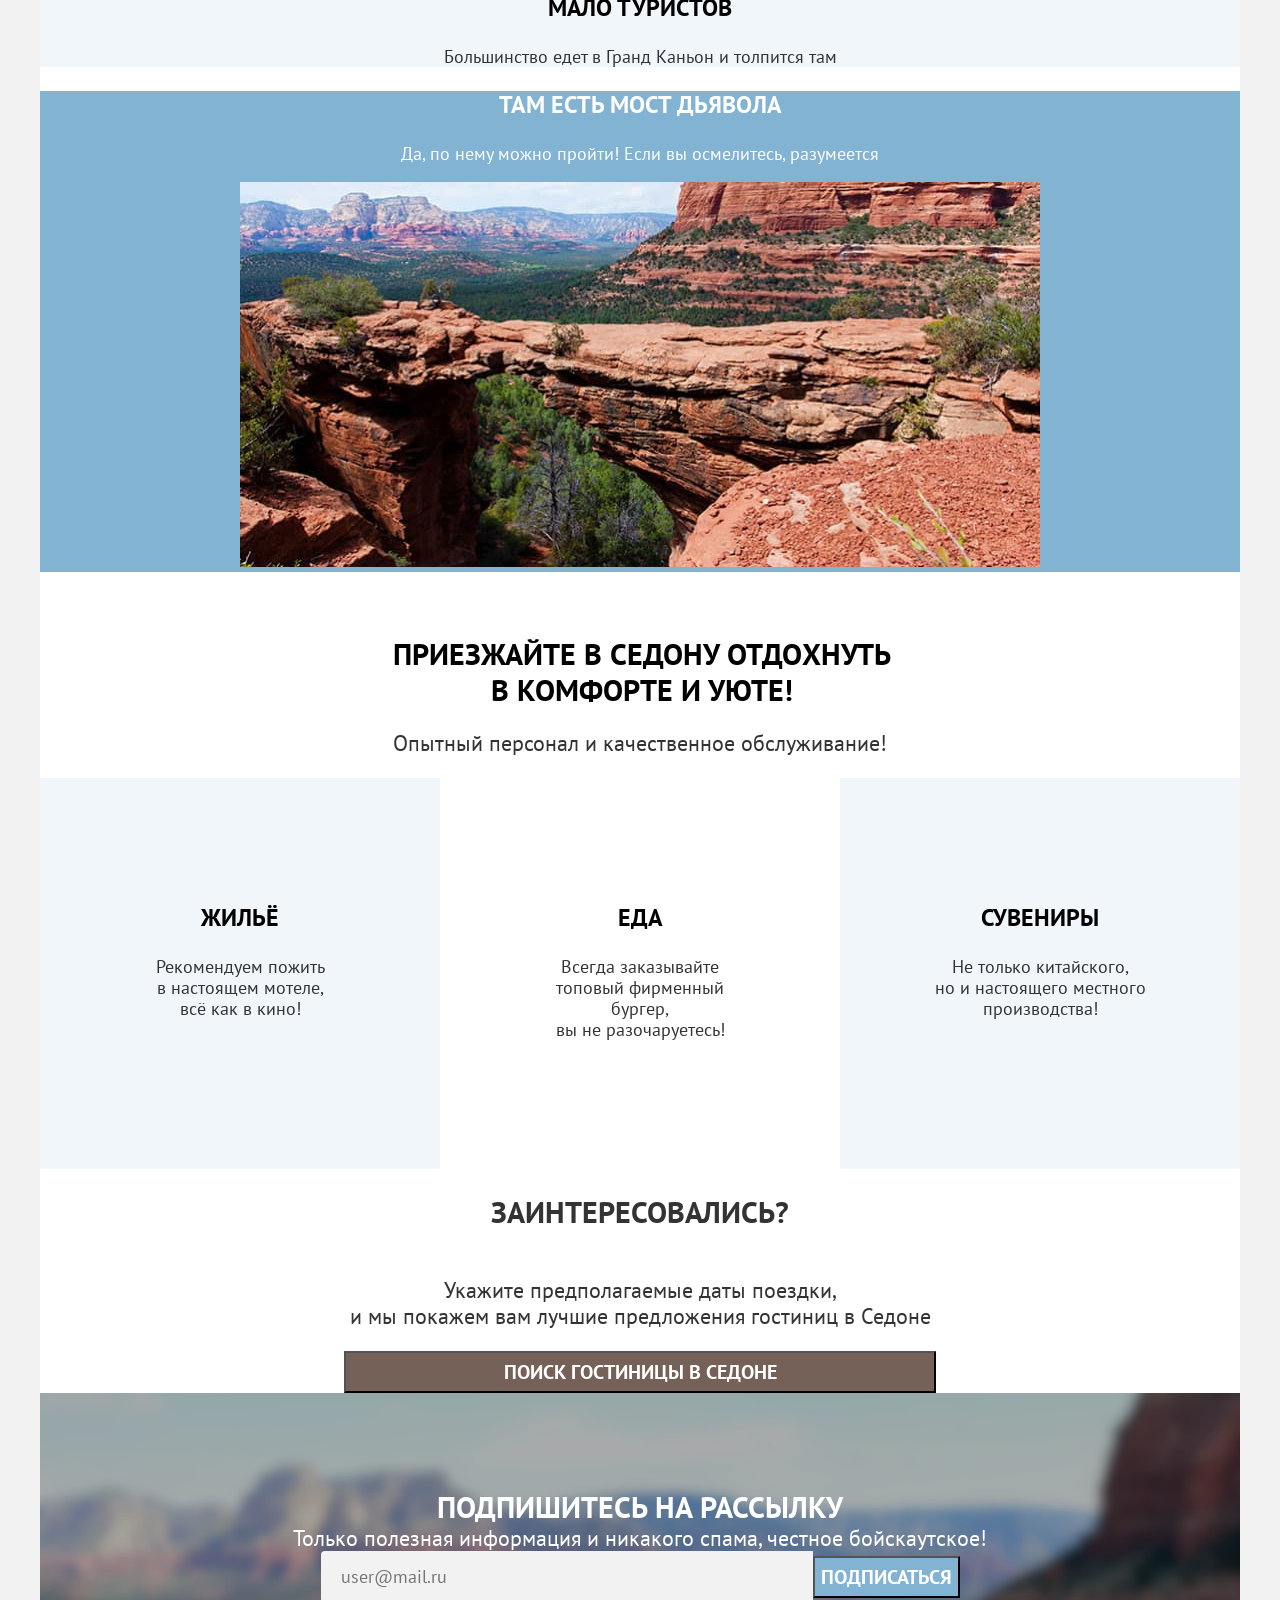
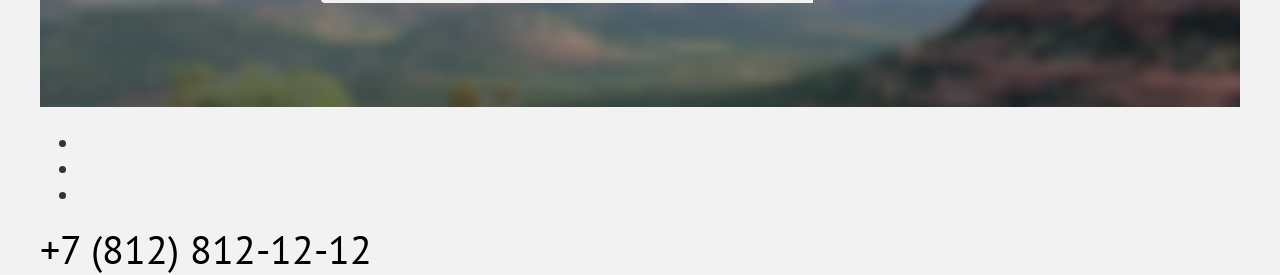
==== commit 48a22585: "Добавляет сетки страниц" ====
--- a/index.html
+++ b/index.html
@@ -9,161 +9,167 @@
   </head>
 
   <body>
-    <header class="page-header" data-test="header">
-      <a class="navigation-logo" href="index.html">
-        <img class="page-header-logo" src="images/logo-sedona.svg" width="138" height="64" alt="Логотип Седоны">
-      </a>
-      <nav class="navigation">
-        <ul class="navigation-list">
-          <li class="navigation-item">
-            <a class="navigation-link" href="index.html" aria-current="page">Главная</a>
-          </li>
-          <li class="navigation-item">
-            <a class="navigation-link" href="#">О Седоне</a>
-          </li>
-          <li class="navigation-item">
-            <a class="navigation-link" href="catalog.html">Гостиницы</a>
-          </li>
-        </ul>
-        <ul class="navigation-user">
-          <li class="navigation-user-item">
-            <a class="navigation-user-link" href="#">
-              <span class="visually-hidden">Поиск</span>
-            </a>
-          </li>
-          <li class="navigation-user-item">
-            <a class="navigation-user-link" href="#">
-              <span class="visually-hidden">В избранном гостиниц</span>
-              <span class="favorite-counter">12</span>
-            </a>
-          </li>
-        </ul>
-        <a class="button button-want" href="#">Хочу сюда!</a>
-      </nav>
-    </header>
-    <main class="page-main" data-test="main">
-      <section class="hero" data-test="hero">
-        <h1 class="visually-hidden">Седона — небольшой городок в Аризоне</h1>
-        <img src="images/welcome.svg" width="458" height="352"
-          alt="Welcome to the gorgeous Sedona, because the Grand Canyon sucks!">
-      </section>
-      <section class="reasons" data-test="advantages">
-        <h2 class="reasons-title">
-          Седона — небольшой городок в Аризоне, заслуживающий большего!
-        </h2>
-        <p class="reasons-description">
-          Рассмотрим причины, по которым Седона круче, чем Гранд-Каньон!
-        </p>
-        <ul class="reasons-list">
-          <li class="reasons-item">
-            <h3 class="reasons-item-title">Настоящий городок</h3>
-            <p class="reasons-text">
-              Седона — не аттракцион для туристов, там течёт своя жизнь
-            </p>
-            <img src="images/photo-1.jpg" width="800" height="385" alt="Улица Седоны">
-          </li>
-          <li class="reasons-item reasons-item-first">
-            <h3 class="reasons-item-title reasons-item-title-first">Небольшая площадь</h3>
-            <p class="reasons-text  reasons-text-first">
-              Все достопримечательности находятся очень близко
-            </p>
-          </li>
-          <li class="reasons-item reasons-item-second">
-            <h3 class="reasons-item-title reasons-item-title-second">Красивая дорога</h3>
-            <p class="reasons-text reasons-text-second">
-              Ехать в Седону из Лас-Вегаса совсем не скучно!
-            </p>
-          </li>
-          <li class="reasons-item reasons-item-first">
-            <h3 class="reasons-item-title reasons-item-title-first">Мало туристов</h3>
-            <p class="reasons-text reasons-text-first">
-              Большинство едет в Гранд Каньон и толпится там
-            </p>
-          </li>
-          <li class="reasons-item">
-            <h3 class="reasons-item-title">Там есть мост дьявола</h3>
-            <p class="reasons-text">
-              Да, по нему можно пройти! Если вы осмелитесь, разумеется
-            </p>
-            <img src="images/photo-2.jpg" width="800" height="385" alt="Мост дьявола">
-          </li>
-        </ul>
-      </section>
-      <section class="advantages">
-        <h2 class="advantages-title">
-          Приезжайте в Седону отдохнуть в комфорте и уюте!
-        </h2>
-        <p class="advantages-text">
-          Опытный персонал и качественное обслуживание!
-        </p>
-        <ul class="advantages-list">
-          <li class="advantages-item">
-            <h3 class="advantages-item-title">Жильё</h3>
-            <p class="advantages-item-text">
-              Рекомендуем пожить в настоящем мотеле, всё как в кино!
-            </p>
-          </li>
-          <li class="advantages-item  advantages-item-first">
-            <h3 class="advantages-item-title">Еда</h3>
-            <p class="advantages-item-text">
-              Всегда заказывайте топовый фирменный бургер, вы не разочаруетесь!
-            </p>
-          </li>
-          <li class="advantages-item">
-            <h3 class="advantages-item-title">Сувениры</h3>
-            <p class="advantages-item-text">
-              Не только китайского, но и настоящего местного производства!
-            </p>
-          </li>
-        </ul>
-      </section>
-      <section class="cta" data-test="search">
-        <h2 class="cta-title">Заинтересовались?</h2>
-        <p class="cta-text">
-          Укажите предполагаемые даты поездки, и мы покажем вам лучшие
-          предложения гостиниц в Седоне
-        </p>
-        <button class="button button-cta" type="button">Поиск гостиницы в Седоне</button>
-      </section>
-      <section class="mailing" data-test="subscribe">
-        <h2 class="mailing-title">Подпишитесь на рассылку</h2>
-        <p class="mailing-text">
-          Только полезная информация и никакого спама, честное бойскаутское!
-        </p>
-        <form class="form mailing-form" action="https://echo.htmlacademy.ru/" method="post">
-          <label class="visually-hidden" for="email">Ваш e-mail</label>
-          <input class="mailing-input" type="email" name="email" id="email" placeholder="user@mail.ru" required>
-          <button class="button button-mailing" type="submit">Подписаться</button>
-        </form>
-      </section>
-    </main>
-    <footer class="page-footer" data-test="footer">
-      <section class="socials">
-        <h2 class="visually-hidden">Социальные сети</h2>
-        <ul class="socials-list">
-          <li class="socials-item">
-            <a class="socials-link" href="https://vk.com/htmlacademy">
-              <span class="visually-hidden">Группа Vkontakte</span>
-            </a>
-          </li>
-          <li class="socials-item">
-            <a class="socials-link" href="https://t.me/htmlacademy">
-              <span class="visually-hidden">Канал Telegram</span>
-            </a>
-          </li>
-          <li class="socials-item">
-            <a class="socials-link" href="https://www.youtube.com/user/htmlacademyru">
-              <span class="visually-hidden">Канал Youtube</span>
-            </a>
-          </li>
-        </ul>
-      </section>
-      <a class="phone-number-link" href="tel:+78128121212">+7 (812) 812-12-12</a>
+    <div class="page-container">
+      <header class="page-header" data-test="header">
+        <nav class="navigation">
+          <a class="sedona-logo" href="index.html">
+            <img class="page-header-logo" src="images/logo-sedona.svg" width="140" height="70" alt="Логотип Седоны">
+          </a>
+          <ul class="navigation-list">
+            <li class="navigation-item main-item">
+              <a class="navigation-link" href="index.html" aria-current="page">Главная</a>
+            </li>
+            <li class="navigation-item">
+              <a class="navigation-link" href="#">О Седоне</a>
+            </li>
+            <li class="navigation-item">
+              <a class="navigation-link" href="catalog.html">Гостиницы</a>
+            </li>
+          </ul>
+          <ul class="navigation-user">
+            <li class="navigation-user-item">
+              <a class="navigation-user-link" href="#">
+                <span class="visually-hidden">Поиск</span>
+              </a>
+            </li>
+            <li class="navigation-user-item">
+              <a class="navigation-user-link" href="#">
+                <span class="visually-hidden">В избранном гостиниц</span>
+                <span class="favorite-counter">12</span>
+              </a>
+            </li>
+            <li class="navigation-user-item">
+              <a class="button button-want" href="#">Хочу сюда!</a>
+            </li>
+          </ul>
 
-      <a class="html-academy-link" href="https://htmlacademy.ru/intensive/htmlcss">
-        <span class="visually-hidden">Ссылка на разработчика сайта</span>
-      </a>
-    </footer>
+        </nav>
+      </header>
+
+      <main class="page-main" data-test="main">
+        <section class="hero" data-test="hero">
+          <h1 class="visually-hidden">Седона — небольшой городок в Аризоне</h1>
+          <img class="hero-image" src="images/welcome.svg" width="458" height="352"
+            alt="Welcome to the gorgeous Sedona, because the Grand Canyon sucks!">
+        </section>
+        <section class="reasons" data-test="advantages">
+          <h2 class="reasons-title">
+            Седона — небольшой городок в Аризоне, заслуживающий большего!
+          </h2>
+          <p class="reasons-description">
+            Рассмотрим причины, по которым Седона круче, чем Гранд-Каньон!
+          </p>
+          <ul class="reasons-list">
+            <li class="reasons-item">
+              <h3 class="reasons-item-title">Настоящий городок</h3>
+              <p class="reasons-text">
+                Седона — не аттракцион для туристов, там течёт своя жизнь
+              </p>
+              <img src="images/photo-1.jpg" width="800" height="385" alt="Улица Седоны">
+            </li>
+            <li class="reasons-item reasons-item-first">
+              <h3 class="reasons-item-title reasons-item-title-first">Небольшая площадь</h3>
+              <p class="reasons-text  reasons-text-first">
+                Все достопримечательности находятся очень близко
+              </p>
+            </li>
+            <li class="reasons-item reasons-item-second">
+              <h3 class="reasons-item-title reasons-item-title-second">Красивая дорога</h3>
+              <p class="reasons-text reasons-text-second">
+                Ехать в Седону из Лас-Вегаса совсем не скучно!
+              </p>
+            </li>
+            <li class="reasons-item reasons-item-first">
+              <h3 class="reasons-item-title reasons-item-title-first">Мало туристов</h3>
+              <p class="reasons-text reasons-text-first">
+                Большинство едет в Гранд Каньон и толпится там
+              </p>
+            </li>
+            <li class="reasons-item">
+              <h3 class="reasons-item-title">Там есть мост дьявола</h3>
+              <p class="reasons-text">
+                Да, по нему можно пройти! Если вы осмелитесь, разумеется
+              </p>
+              <img src="images/photo-2.jpg" width="800" height="385" alt="Мост дьявола">
+            </li>
+          </ul>
+        </section>
+        <section class="advantages">
+          <h2 class="advantages-title">
+            Приезжайте в Седону отдохнуть в комфорте и уюте!
+          </h2>
+          <p class="advantages-text">
+            Опытный персонал и качественное обслуживание!
+          </p>
+          <ul class="advantages-list">
+            <li class="advantages-item">
+              <h3 class="advantages-item-title">Жильё</h3>
+              <p class="advantages-item-text">
+                Рекомендуем пожить<br>в настоящем мотеле,<br>всё как в кино!
+              </p>
+            </li>
+            <li class="advantages-item  advantages-item-first">
+              <h3 class="advantages-item-title">Еда</h3>
+              <p class="advantages-item-text">
+                Всегда заказывайте<br>топовый фирменный бургер,<br>вы не разочаруетесь!
+              </p>
+            </li>
+            <li class="advantages-item">
+              <h3 class="advantages-item-title">Сувениры</h3>
+              <p class="advantages-item-text">
+                Не только китайского,<br>но и настоящего местного<br>производства!
+              </p>
+            </li>
+          </ul>
+        </section>
+        <section class="cta" data-test="search">
+          <h2 class="cta-title">Заинтересовались?</h2>
+          <p class="cta-text">
+            Укажите предполагаемые даты поездки,<br>и мы покажем вам лучшие
+            предложения гостиниц в Седоне
+          </p>
+          <button class="button button-cta" type="button">Поиск гостиницы в Седоне</button>
+        </section>
+        <section class="mailing" data-test="subscribe">
+          <h2 class="mailing-title">Подпишитесь на рассылку</h2>
+          <p class="mailing-text">
+            Только полезная информация и никакого спама, честное бойскаутское!
+          </p>
+          <form class="form mailing-form" action="https://echo.htmlacademy.ru/" method="post">
+            <label class="visually-hidden" for="email">Ваш e-mail</label>
+            <input class="mailing-input" type="email" name="email" id="email" placeholder="user@mail.ru" required>
+            <button class="button button-mailing" type="submit">Подписаться</button>
+          </form>
+        </section>
+      </main>
+      <footer class="page-footer" data-test="footer">
+        <section class="socials">
+          <h2 class="visually-hidden">Социальные сети</h2>
+          <ul class="socials-list">
+            <li class="socials-item">
+              <a class="socials-link" href="https://vk.com/htmlacademy">
+                <span class="visually-hidden">Группа Vkontakte</span>
+              </a>
+            </li>
+            <li class="socials-item">
+              <a class="socials-link" href="https://t.me/htmlacademy">
+                <span class="visually-hidden">Канал Telegram</span>
+              </a>
+            </li>
+            <li class="socials-item">
+              <a class="socials-link" href="https://www.youtube.com/user/htmlacademyru">
+                <span class="visually-hidden">Канал Youtube</span>
+              </a>
+            </li>
+          </ul>
+        </section>
+        <a class="phone-number-link" href="tel:+78128121212">+7 (812) 812-12-12</a>
+
+        <a class="html-academy-link" href="https://htmlacademy.ru/intensive/htmlcss">
+          <span class="visually-hidden">Ссылка на разработчика сайта</span>
+        </a>
+      </footer>
+    </div>
   </body>
 
 </html>
--- a/styles/styles.css
+++ b/styles/styles.css
@@ -14,12 +14,55 @@
   font-display: swap;
 }
 
+html {
+  height: 100%;
+}
+
 body {
   font-family: "PT Sans", sans-serif;
   font-size: 22px;
   line-height: 26px;
   color: #333333;
+  background-color: #f2f2f2;
+  margin: 0;
+}
+
+.visually-hidden {
+  display: none;
+}
+
+.page-container {
+  display: flex;
+  flex-direction: column;
+  width: 1200px;
+  margin: 0 auto;
+}
+
+.page-header {
+  padding: 0 70px;
   background-color: #ffffff;
+}
+
+.page-main {
+  flex-grow: 1;
+  background-color: #ffffff;
+}
+
+.navigation {
+  display: flex;
+  align-items: center;
+}
+
+.sedona-logo {
+  margin-right: 28px;
+}
+
+.navigation-list {
+  display: flex;
+  max-width: 500px;
+  padding: 0;
+  margin: 0;
+  list-style: none;
 }
 
 .navigation-link {
@@ -28,6 +71,24 @@
   line-height: 24px;
   color: #000000;
   text-decoration: none;
+}
+
+.navigation-item {
+  padding: 20px 16px;
+}
+
+.navigation-user {
+  display: flex;
+  flex-wrap: wrap;
+  max-width: 300px;
+  padding: 0;
+  margin: 0;
+  margin-left: auto;
+  list-style: none;
+}
+
+.navigation-user-item {
+  padding: 22px 12px;
 }
 
 .favorite-counter {
@@ -36,6 +97,8 @@
   color: #ffffff;
   text-align: center;
   background-color: #7DB54F;
+  border-radius: 10px;
+  text-decoration: none;
 }
 
 .button {
@@ -50,15 +113,34 @@
   background-color: #756157;
 }
 
+.button-want {
+  border-radius: 4px;
+  width: 160px;
+  height: 36px;
+  padding: 8px 34px;
+
+}
+
+.hero-image {
+  display: block;
+  padding-top: 51px;
+  padding-bottom: 82px;
+  margin: 0 auto;
+}
+
 .hero {
   text-align: center;
   background-image: url("../images/divider.svg"), url("../images/index-background.jpg");
-  background-color: #3a4d53;
+  background-color: #354751;
   background-repeat: no-repeat;
   background-size: 100% auto, cover;
+  background-position: bottom, top;
 }
 
 .reasons-title {
+  width: 630px;
+  margin: o auto;
+  padding: 69px 290px 25px 290px;
   font-size: 30px;
   font-weight: 700;
   line-height: 36px;
@@ -67,8 +149,19 @@
   text-align: center;
 }
 
+.reasons-list {
+  width: 100%;
+  margin: 0;
+  padding: 0;
+  list-style: none;
+}
+
 .reasons-description {
-  text-align: center;
+  width: 660px;
+  margin: 0 auto;
+  padding: 0 274px 69px 274px;
+  text-align: center;
+
 }
 
 .reasons-item {
@@ -110,6 +203,8 @@
 }
 
 .advantages-title {
+  width: 510px;
+  margin: 64px 347px 20px 347px;
   font-size: 30px;
   font-weight: 700;
   line-height: 36px;
@@ -122,7 +217,19 @@
   text-align: center;
 }
 
+.advantages-list {
+  display: flex;
+  justify-content: space-between;
+  flex-wrap: wrap;
+  margin: 0;
+  padding: 0;
+  list-style: none;
+
+}
+
 .advantages-item {
+  width: 400px;
+  padding: 102px 0 30px 0;
   background-color: rgba(131, 179, 211, 0.12);
 }
 
@@ -131,6 +238,7 @@
 }
 
 .advantages-item-title {
+
   font-size: 24px;
   font-weight: 700;
   line-height: 28px;
@@ -140,12 +248,22 @@
 }
 
 .advantages-item-text {
+  width: auto;
+  padding: 0 85px 81px 85px;
   font-size: 18px;
   line-height: 21px;
   text-align: center;
 }
 
+.cta {
+  display: flex;
+  flex-direction: column;
+  width: 592px;
+  margin: auto;
+}
+
 .cta-title {
+  padding: 0;
   font-size: 30px;
   font-weight: 700;
   line-height: 36px;
@@ -162,15 +280,23 @@
   line-height: 36px;
 }
 
+.mailing-catalog {
+  padding: 96px 258px 104px;
+
+}
+
 .mailing {
   text-align: center;
   background-image: url("../images/mailing-background.jpg");
-  background-color: #3a4d53;
+  background-color: #354751;
   background-repeat: no-repeat;
   background-size: cover;
 }
 
 .mailing-title {
+  margin: 0 auto;
+  padding-top: 96px;
+  width: 700px;
   font-weight: 700;
   font-size: 30px;
   line-height: 36px;
@@ -180,12 +306,21 @@
 }
 
 .mailing-text {
+  margin: 0 auto;
+  width: 700px;
   font-size: 22px;
   line-height: 26px;
   color: #FFFFFF;
   text-align: center;
 }
 
+.mailing-form {
+  padding-bottom: 104px;
+  display: flex;
+  justify-content: center;
+  align-items: center;
+}
+
 .button-mailing {
   font-weight: 700;
   font-size: 20px;
@@ -196,10 +331,15 @@
 }
 
 .mailing-input {
-font-family: inherit;
-font-weight: 400;
-font-size: 18px;
-line-height: 24px;
+  width: 452px;
+  padding: 14px 20px;
+  border: none;
+  background-color: #F2F2F2;
+  border-radius: 4px 0 0 4px;
+  font-family: inherit;
+  font-weight: 400;
+  font-size: 18px;
+  line-height: 24px;
 }
 
 .phone-number-link {
@@ -214,7 +354,7 @@
 .catalog-header {
   color: #ffffff;
   background-image: url("../images/filter-background.jpg");
-  background-color: #3a4d53;
+  background-color: #354751;
   background-repeat: no-repeat;
   background-size: cover;
 }
@@ -223,6 +363,14 @@
   font-weight: 700;
   font-size: 60px;
   line-height: 78px;
+}
+
+.breadcrumbs-list {
+  display: flex;
+  flex-wrap: wrap;
+  margin: 0;
+  padding: 0;
+  list-style: none;
 }
 
 .breadcrumbs-link {
@@ -232,6 +380,21 @@
   color: #ffffff;
 }
 
+.catalog-filter-form {
+  display: flex;
+  flex-wrap: wrap;
+  margin: 0;
+  padding: 0;
+}
+
+.search-container {
+  display: flex;
+  flex-wrap: wrap;
+  align-items: center;
+  margin: 0 auto;
+  justify-content: space-between;
+}
+
 .catalog-filter-title {
   font-weight: 700;
   font-size: 20px;
@@ -290,6 +453,13 @@
   background-color: #E5E5E5;
 }
 
+.card-list {
+  display: flex;
+  flex-wrap: wrap;
+  justify-content: space-between;
+  list-style: none;
+}
+
 .card-link {
   text-decoration: none;
 }
@@ -308,6 +478,10 @@
 
 .button-favorite {
   background-color: #82B3D3;
+}
+
+.button-favorite-in {
+  background-color: #7DB54F;
 }
 
 .card-rating {
@@ -318,7 +492,26 @@
   background-color: #F2F2F2;
 }
 
+.pagination-list {
+  display: flex;
+  flex-wrap: wrap;
+  gap: 8px;
+  padding: 0;
+  margin: 0;
+  list-style: none;
+}
+
+.pagination-item {
+  width: 60px;
+  height: 60px;
+}
+
 .pagination-link {
+  width: 100%;
+  height: 100%;
+  display: flex;
+  justify-content: center;
+  align-items: center;
   font-weight: 700;
   font-size: 20px;
   line-height: 36px;
@@ -327,6 +520,7 @@
   text-transform: uppercase;
   text-decoration: none;
   background-color: #82B3D3;
+  border-radius: 4px;
 }
 
 .pagination-current {
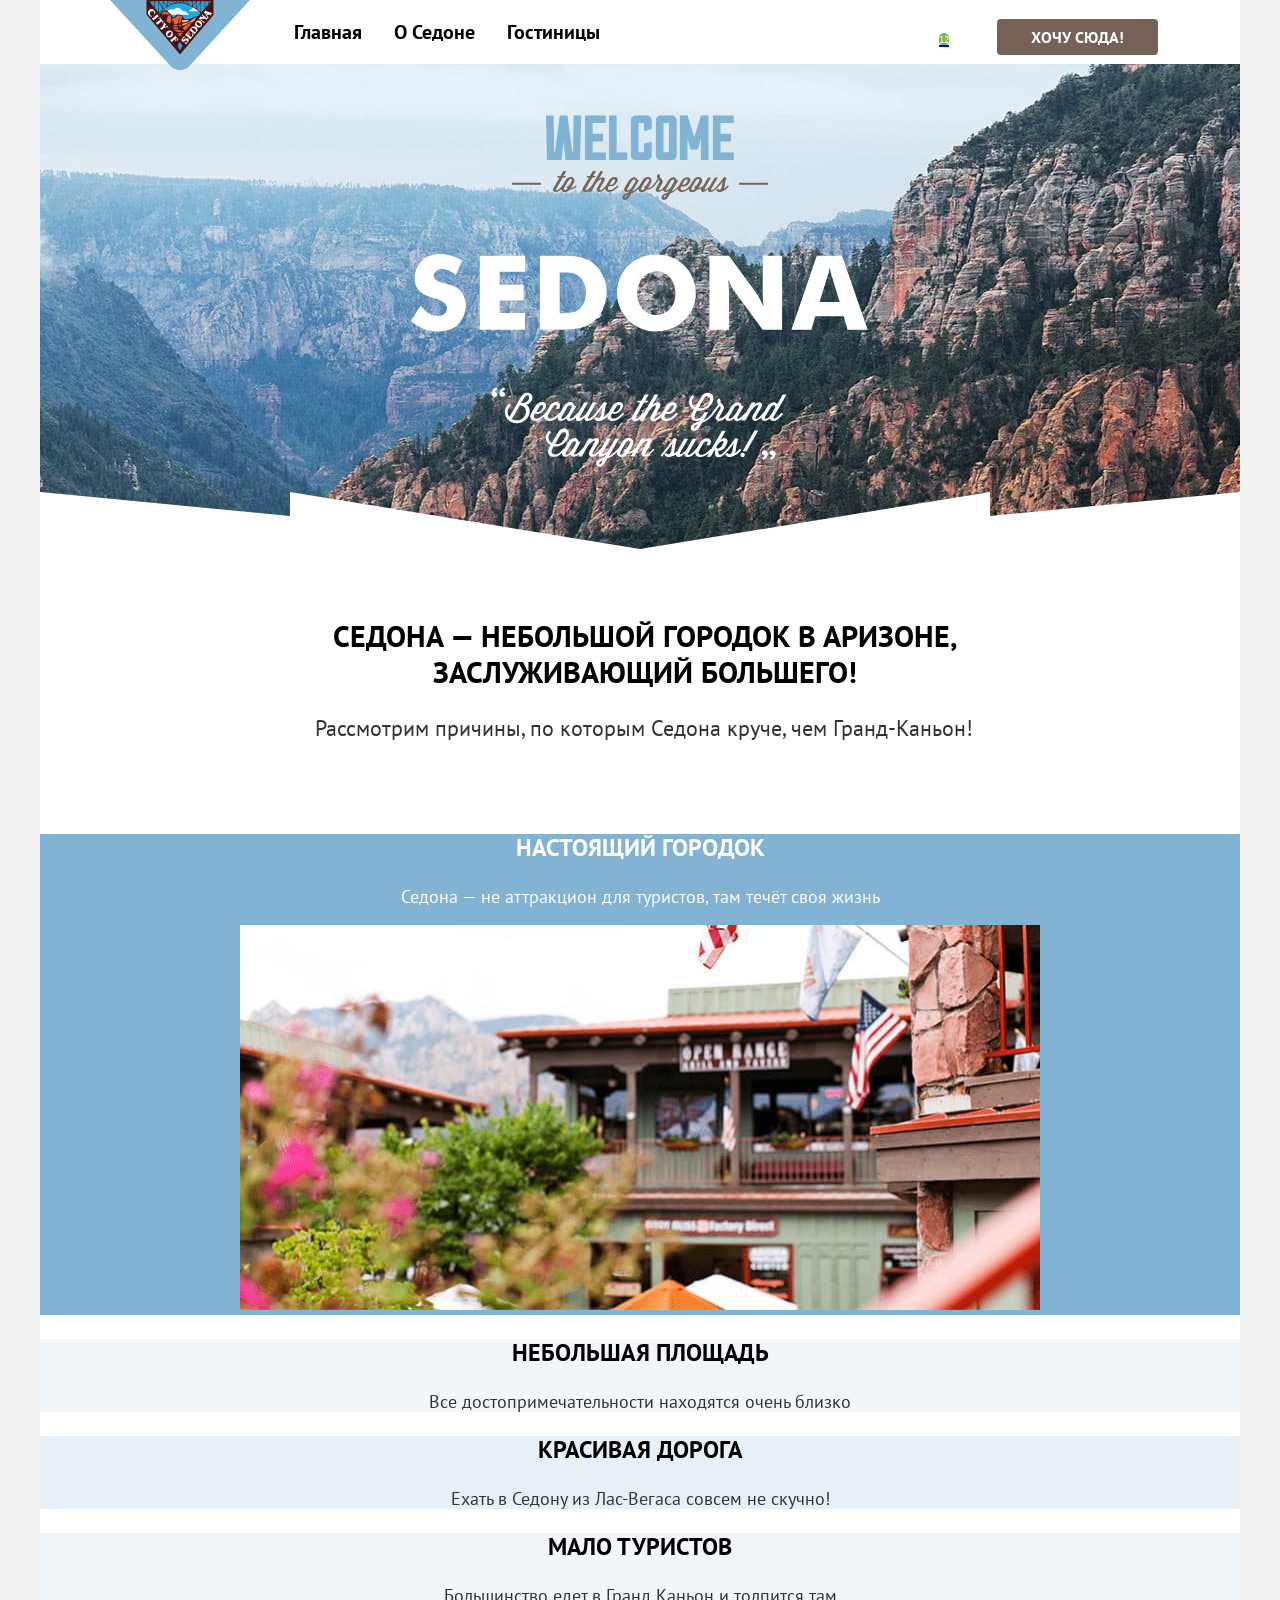
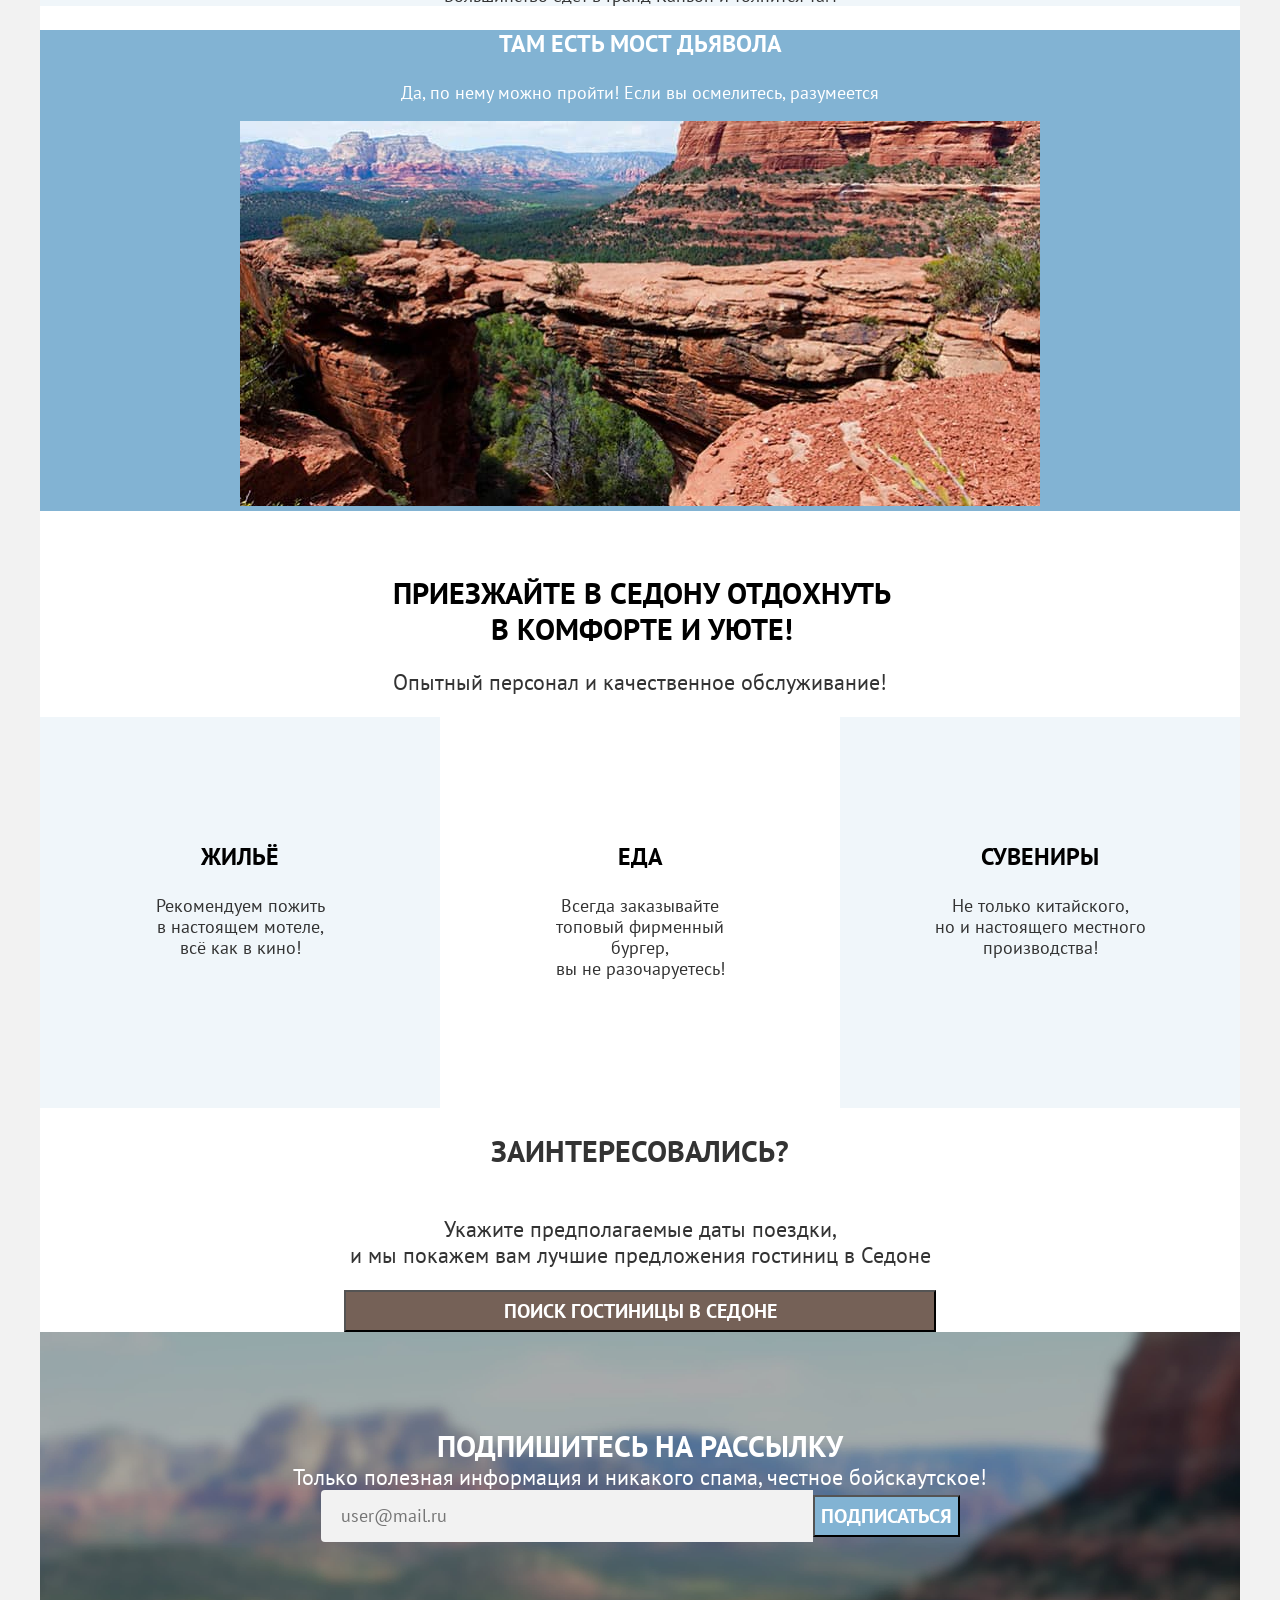
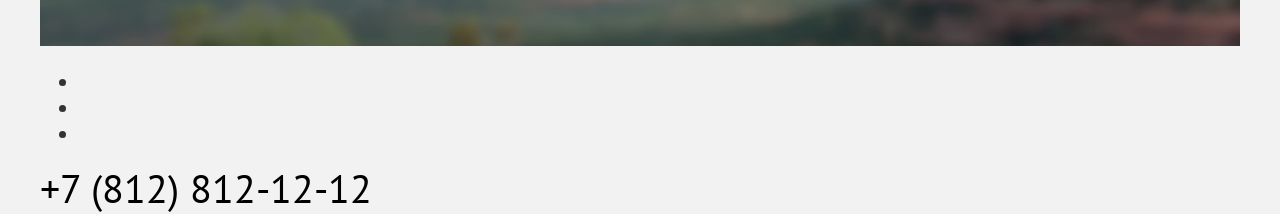
==== commit e4dcf75e: "Добавляет доработки" ====
--- a/index.html
+++ b/index.html
@@ -11,6 +11,7 @@
   <body>
     <div class="page-container">
       <header class="page-header" data-test="header">
+
         <nav class="navigation">
           <a class="sedona-logo" href="index.html">
             <img class="page-header-logo" src="images/logo-sedona.svg" width="140" height="70" alt="Логотип Седоны">
--- a/styles/styles.css
+++ b/styles/styles.css
@@ -14,6 +14,9 @@
   font-display: swap;
 }
 
+
+                    /* Общие стили */
+
 html {
   height: 100%;
 }
@@ -38,34 +41,36 @@
   margin: 0 auto;
 }
 
+
+                    /* Шапка  */
+
 .page-header {
-  padding: 0 70px;
+  width: 100%;
+  height: 64px;
+  position: relative;
   background-color: #ffffff;
 }
 
-.page-main {
-  flex-grow: 1;
-  background-color: #ffffff;
-}
-
 .navigation {
   display: flex;
-  align-items: center;
+  flex-wrap: wrap;
+}
+
+.navigation-list {
+  display: flex;
+  flex-wrap: wrap;
+  max-width: 500px;
+  margin: 0;
+  padding: 0;
+  list-style: none;
 }
 
 .sedona-logo {
-  margin-right: 28px;
-}
-
-.navigation-list {
-  display: flex;
-  max-width: 500px;
-  padding: 0;
-  margin: 0;
-  list-style: none;
+  margin: 0 28px -6px 70px;
 }
 
 .navigation-link {
+  display: block;
   font-size: 20px;
   font-weight: 700;
   line-height: 24px;
@@ -84,6 +89,7 @@
   padding: 0;
   margin: 0;
   margin-left: auto;
+  margin-right: 70px;
   list-style: none;
 }
 
@@ -92,6 +98,7 @@
 }
 
 .favorite-counter {
+  margin: 11px 4px 33px 20px;
   font-size: 10px;
   line-height: 10px;
   color: #ffffff;
@@ -112,13 +119,29 @@
   text-align: center;
   background-color: #756157;
 }
-
 .button-want {
   border-radius: 4px;
   width: 160px;
   height: 36px;
   padding: 8px 34px;
-
+  margin: 14px 0 14px 20px;
+}
+
+.page-main {
+  flex-grow: 1;
+  background-color: #ffffff;
+}
+
+
+                    /* Основная часть */
+
+.hero {
+  text-align: center;
+  background-image: url("../images/divider.svg"), url("../images/index-background.jpg");
+  background-color: #354751;
+  background-repeat: no-repeat;
+  background-size: 100% auto, cover;
+  background-position: bottom, top;
 }
 
 .hero-image {
@@ -128,18 +151,9 @@
   margin: 0 auto;
 }
 
-.hero {
-  text-align: center;
-  background-image: url("../images/divider.svg"), url("../images/index-background.jpg");
-  background-color: #354751;
-  background-repeat: no-repeat;
-  background-size: 100% auto, cover;
-  background-position: bottom, top;
-}
-
 .reasons-title {
   width: 630px;
-  margin: o auto;
+  margin: 0;
   padding: 69px 290px 25px 290px;
   font-size: 30px;
   font-weight: 700;
@@ -149,6 +163,17 @@
   text-align: center;
 }
 
+.reasons-description {
+  width: 660px;
+  margin: 0;
+  padding: 0 274px 69px 274px;
+  text-align: center;
+}
+
+
+
+
+
 .reasons-list {
   width: 100%;
   margin: 0;
@@ -156,13 +181,7 @@
   list-style: none;
 }
 
-.reasons-description {
-  width: 660px;
-  margin: 0 auto;
-  padding: 0 274px 69px 274px;
-  text-align: center;
-
-}
+
 
 .reasons-item {
   color: #FFFFFF;
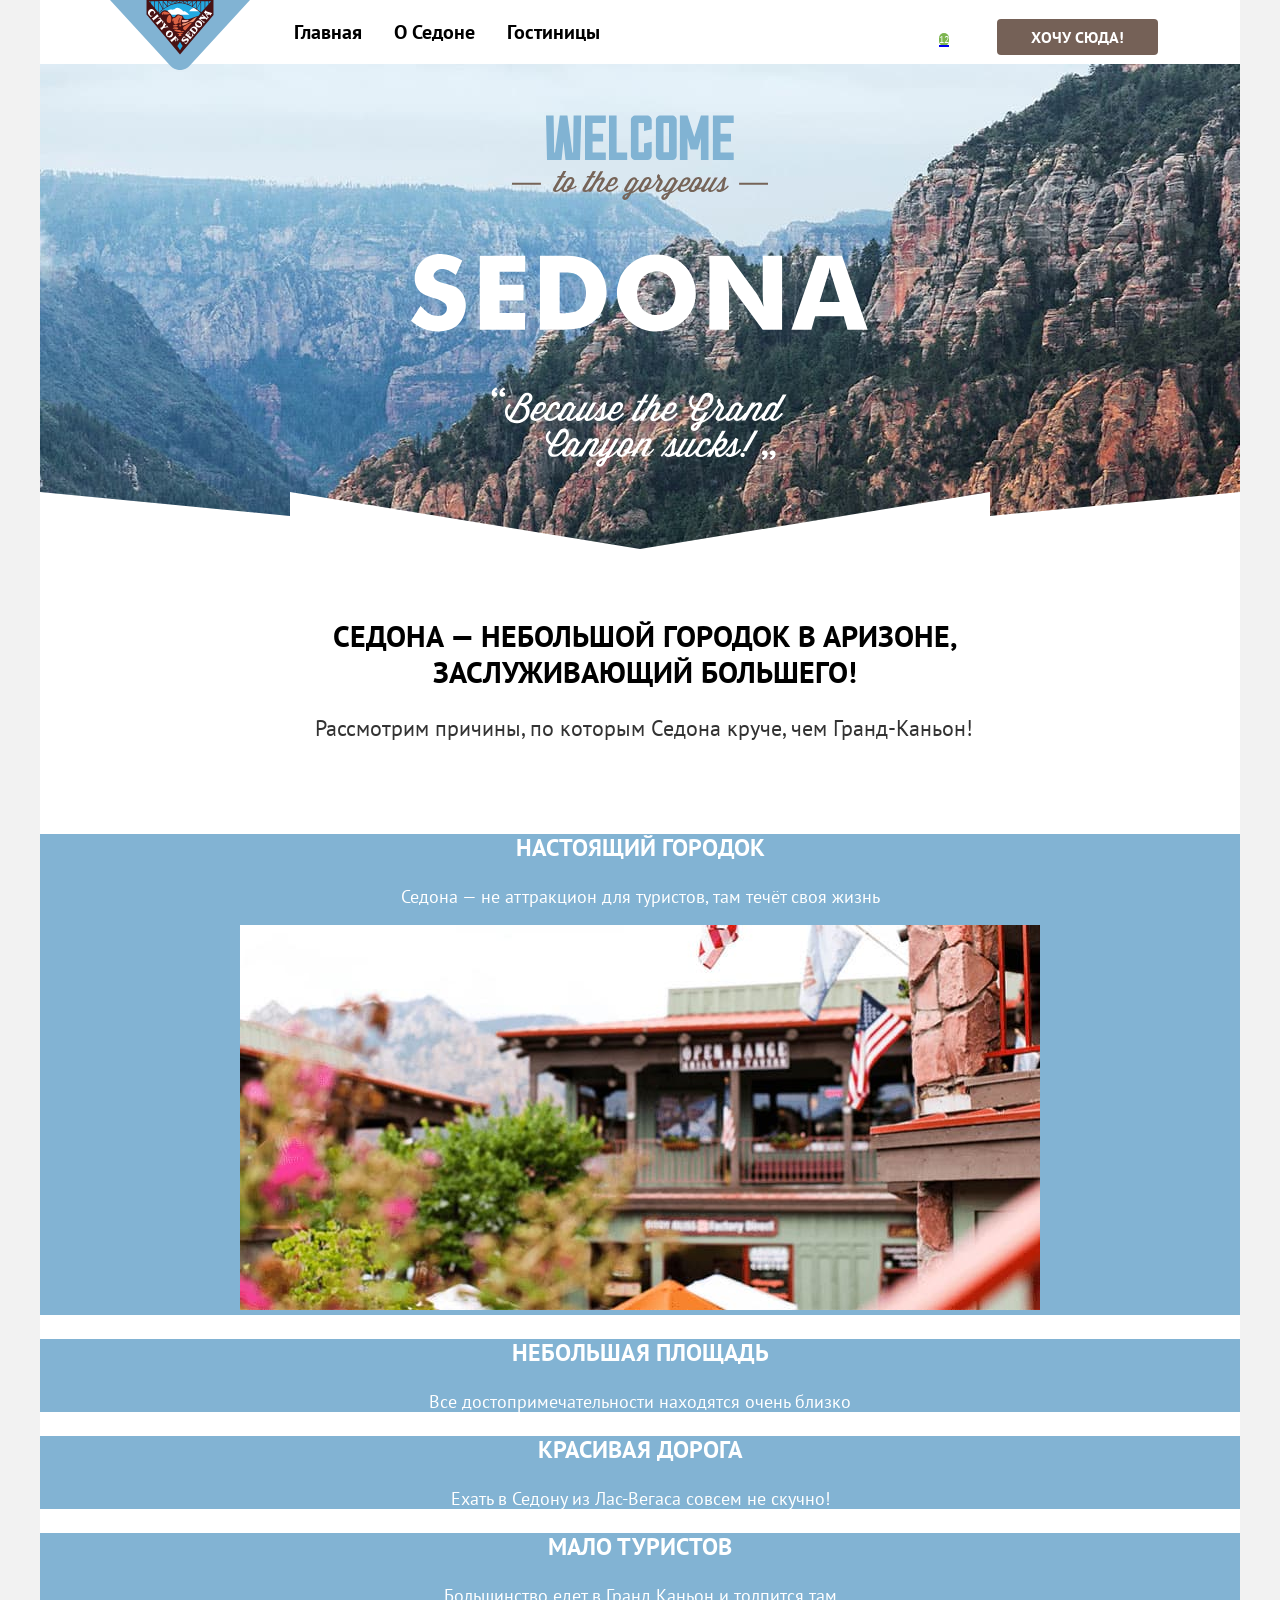
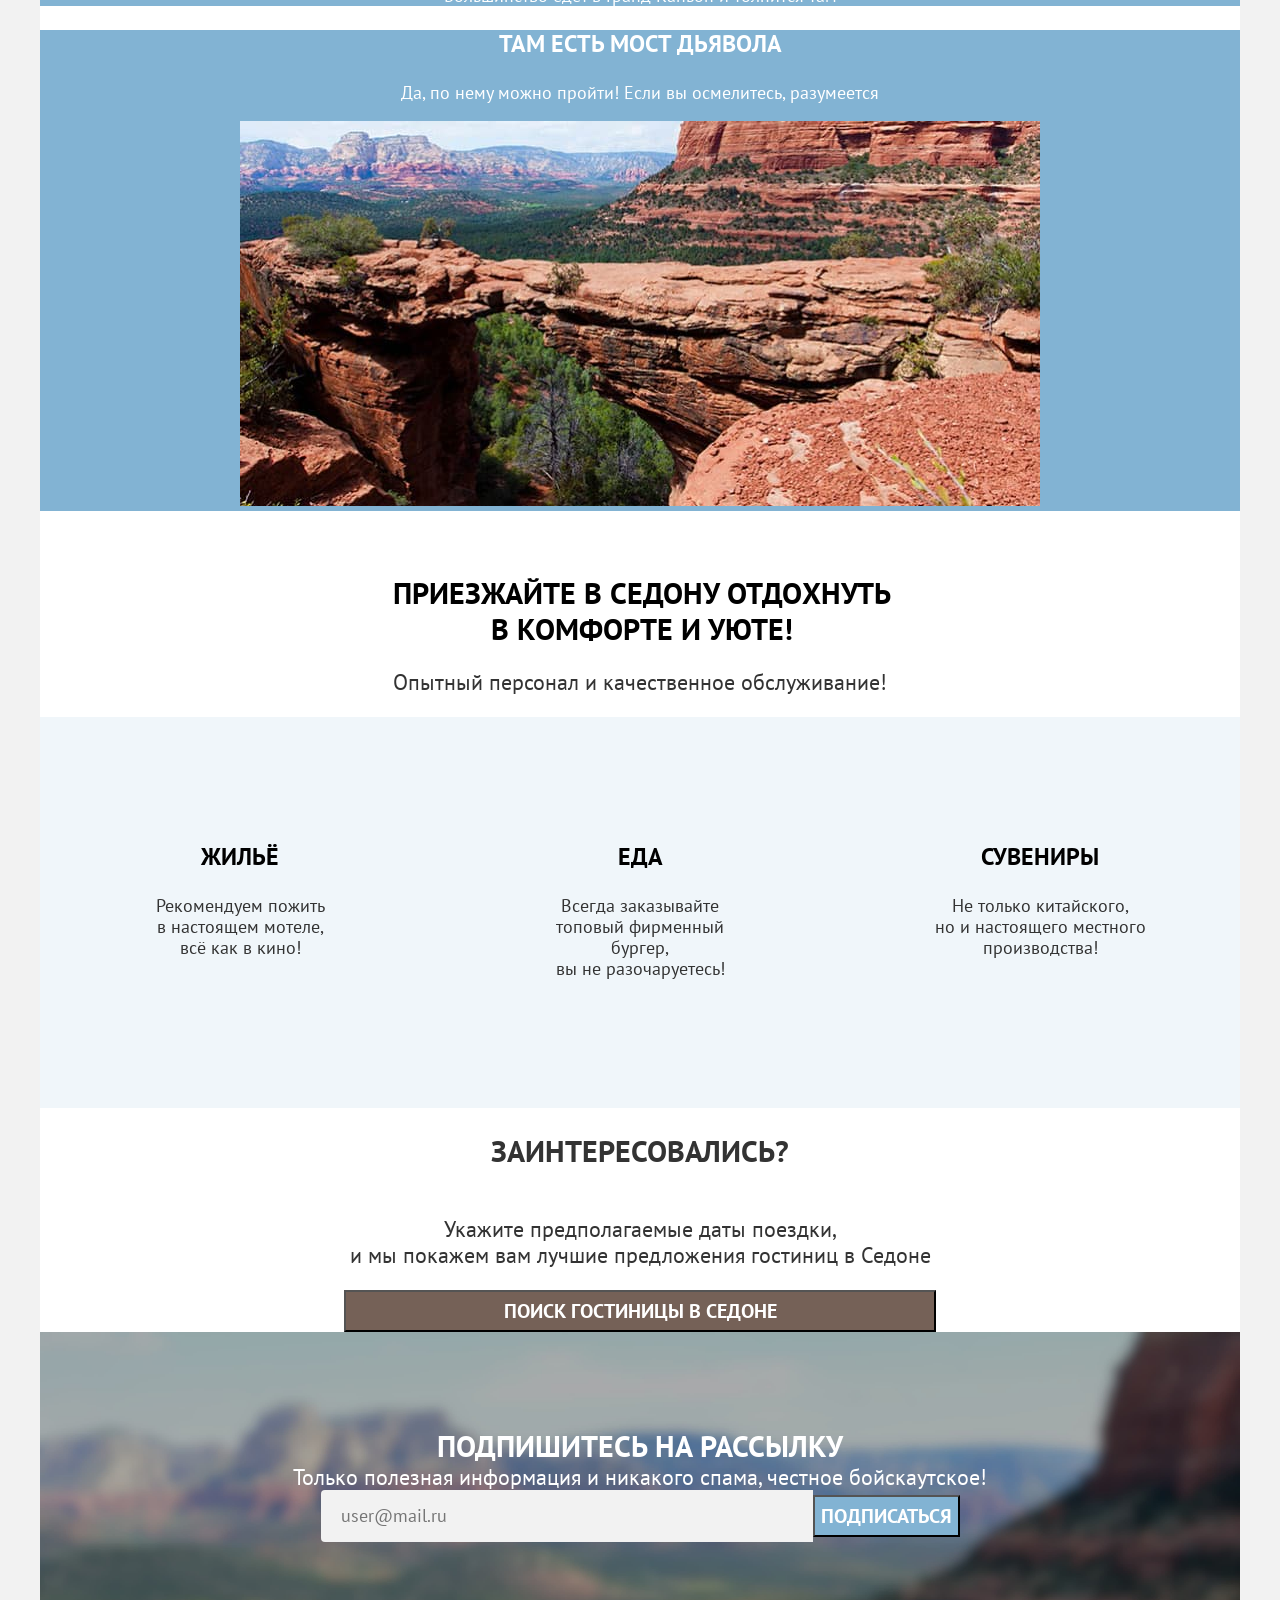
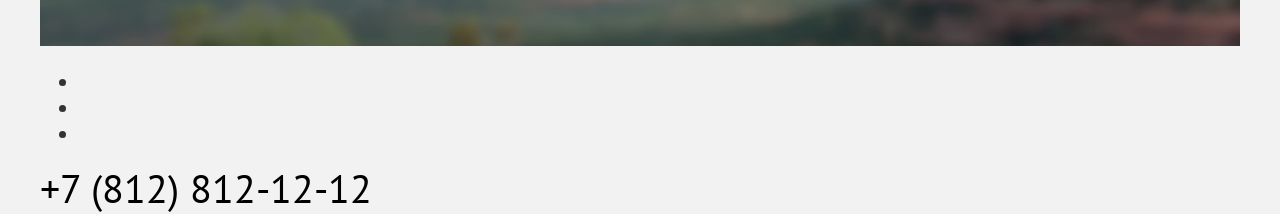
==== commit 3d930b66: "Добавляет сетки страниц" ====
--- a/index.html
+++ b/index.html
@@ -13,8 +13,8 @@
       <header class="page-header" data-test="header">
 
         <nav class="navigation">
-          <a class="sedona-logo" href="index.html">
-            <img class="page-header-logo" src="images/logo-sedona.svg" width="140" height="70" alt="Логотип Седоны">
+          <a class="sedona-logo-link" href="index.html">
+            <img class="sedona-logo" src="images/logo-sedona.svg" width="140" height="70" alt="Логотип Седоны">
           </a>
           <ul class="navigation-list">
             <li class="navigation-item main-item">
@@ -43,7 +43,6 @@
               <a class="button button-want" href="#">Хочу сюда!</a>
             </li>
           </ul>
-
         </nav>
       </header>
 
@@ -62,36 +61,44 @@
           </p>
           <ul class="reasons-list">
             <li class="reasons-item">
-              <h3 class="reasons-item-title">Настоящий городок</h3>
-              <p class="reasons-text">
-                Седона — не аттракцион для туристов, там течёт своя жизнь
-              </p>
-              <img src="images/photo-1.jpg" width="800" height="385" alt="Улица Седоны">
+              <div class="text-wrapper">
+                <h3 class="reasons-item-title">Настоящий городок</h3>
+                <p class="reasons-text">
+                  Седона — не аттракцион для туристов, там течёт своя жизнь
+                </p>
+              </div>
+              <div class="image-wrapper">
+                <img src="images/photo-1.jpg" width="800" height="385" alt="Улица Седоны">
+              </div>
             </li>
-            <li class="reasons-item reasons-item-first">
-              <h3 class="reasons-item-title reasons-item-title-first">Небольшая площадь</h3>
-              <p class="reasons-text  reasons-text-first">
+            <li class="reasons-item reasons-item-lighter">
+              <h3 class="reasons-item-title reasons-item-title-lighter">Небольшая площадь</h3>
+              <p class="reasons-text  reasons-text-lighter">
                 Все достопримечательности находятся очень близко
               </p>
             </li>
-            <li class="reasons-item reasons-item-second">
-              <h3 class="reasons-item-title reasons-item-title-second">Красивая дорога</h3>
-              <p class="reasons-text reasons-text-second">
+            <li class="reasons-item reasons-item-darker">
+              <h3 class="reasons-item-title reasons-item-title-darker">Красивая дорога</h3>
+              <p class="reasons-text reasons-text-darker">
                 Ехать в Седону из Лас-Вегаса совсем не скучно!
               </p>
             </li>
-            <li class="reasons-item reasons-item-first">
-              <h3 class="reasons-item-title reasons-item-title-first">Мало туристов</h3>
-              <p class="reasons-text reasons-text-first">
+            <li class="reasons-item reasons-item-lighter">
+              <h3 class="reasons-item-title reasons-item-title-lighter">Мало туристов</h3>
+              <p class="reasons-text reasons-text-lighter">
                 Большинство едет в Гранд Каньон и толпится там
               </p>
             </li>
-            <li class="reasons-item">
-              <h3 class="reasons-item-title">Там есть мост дьявола</h3>
-              <p class="reasons-text">
-                Да, по нему можно пройти! Если вы осмелитесь, разумеется
-              </p>
-              <img src="images/photo-2.jpg" width="800" height="385" alt="Мост дьявола">
+            <li class="reasons-item reasons-item-reverse">
+              <div class="text-wrapper">
+                <h3 class="reasons-item-title">Там есть мост дьявола</h3>
+                <p class="reasons-text">
+                  Да, по нему можно пройти! Если вы осмелитесь, разумеется
+                </p>
+              </div>
+              <div class="image-wrapper">
+                <img src="images/photo-2.jpg" width="800" height="385" alt="Мост дьявола">
+              </div>
             </li>
           </ul>
         </section>
@@ -106,19 +113,19 @@
             <li class="advantages-item">
               <h3 class="advantages-item-title">Жильё</h3>
               <p class="advantages-item-text">
-                Рекомендуем пожить<br>в настоящем мотеле,<br>всё как в кино!
+                Рекомендуем пожить <br>в настоящем мотеле, <br>всё как в кино!
               </p>
             </li>
-            <li class="advantages-item  advantages-item-first">
+            <li class="advantages-item  advantages-item-lighter">
               <h3 class="advantages-item-title">Еда</h3>
               <p class="advantages-item-text">
-                Всегда заказывайте<br>топовый фирменный бургер,<br>вы не разочаруетесь!
+                Всегда заказывайте <br>топовый фирменный бургер, <br>вы не разочаруетесь!
               </p>
             </li>
             <li class="advantages-item">
               <h3 class="advantages-item-title">Сувениры</h3>
               <p class="advantages-item-text">
-                Не только китайского,<br>но и настоящего местного<br>производства!
+                Не только китайского, <br>но и настоящего местного <br>производства!
               </p>
             </li>
           </ul>
@@ -126,7 +133,7 @@
         <section class="cta" data-test="search">
           <h2 class="cta-title">Заинтересовались?</h2>
           <p class="cta-text">
-            Укажите предполагаемые даты поездки,<br>и мы покажем вам лучшие
+            Укажите предполагаемые даты поездки, <br>и мы покажем вам лучшие
             предложения гостиниц в Седоне
           </p>
           <button class="button button-cta" type="button">Поиск гостиницы в Седоне</button>
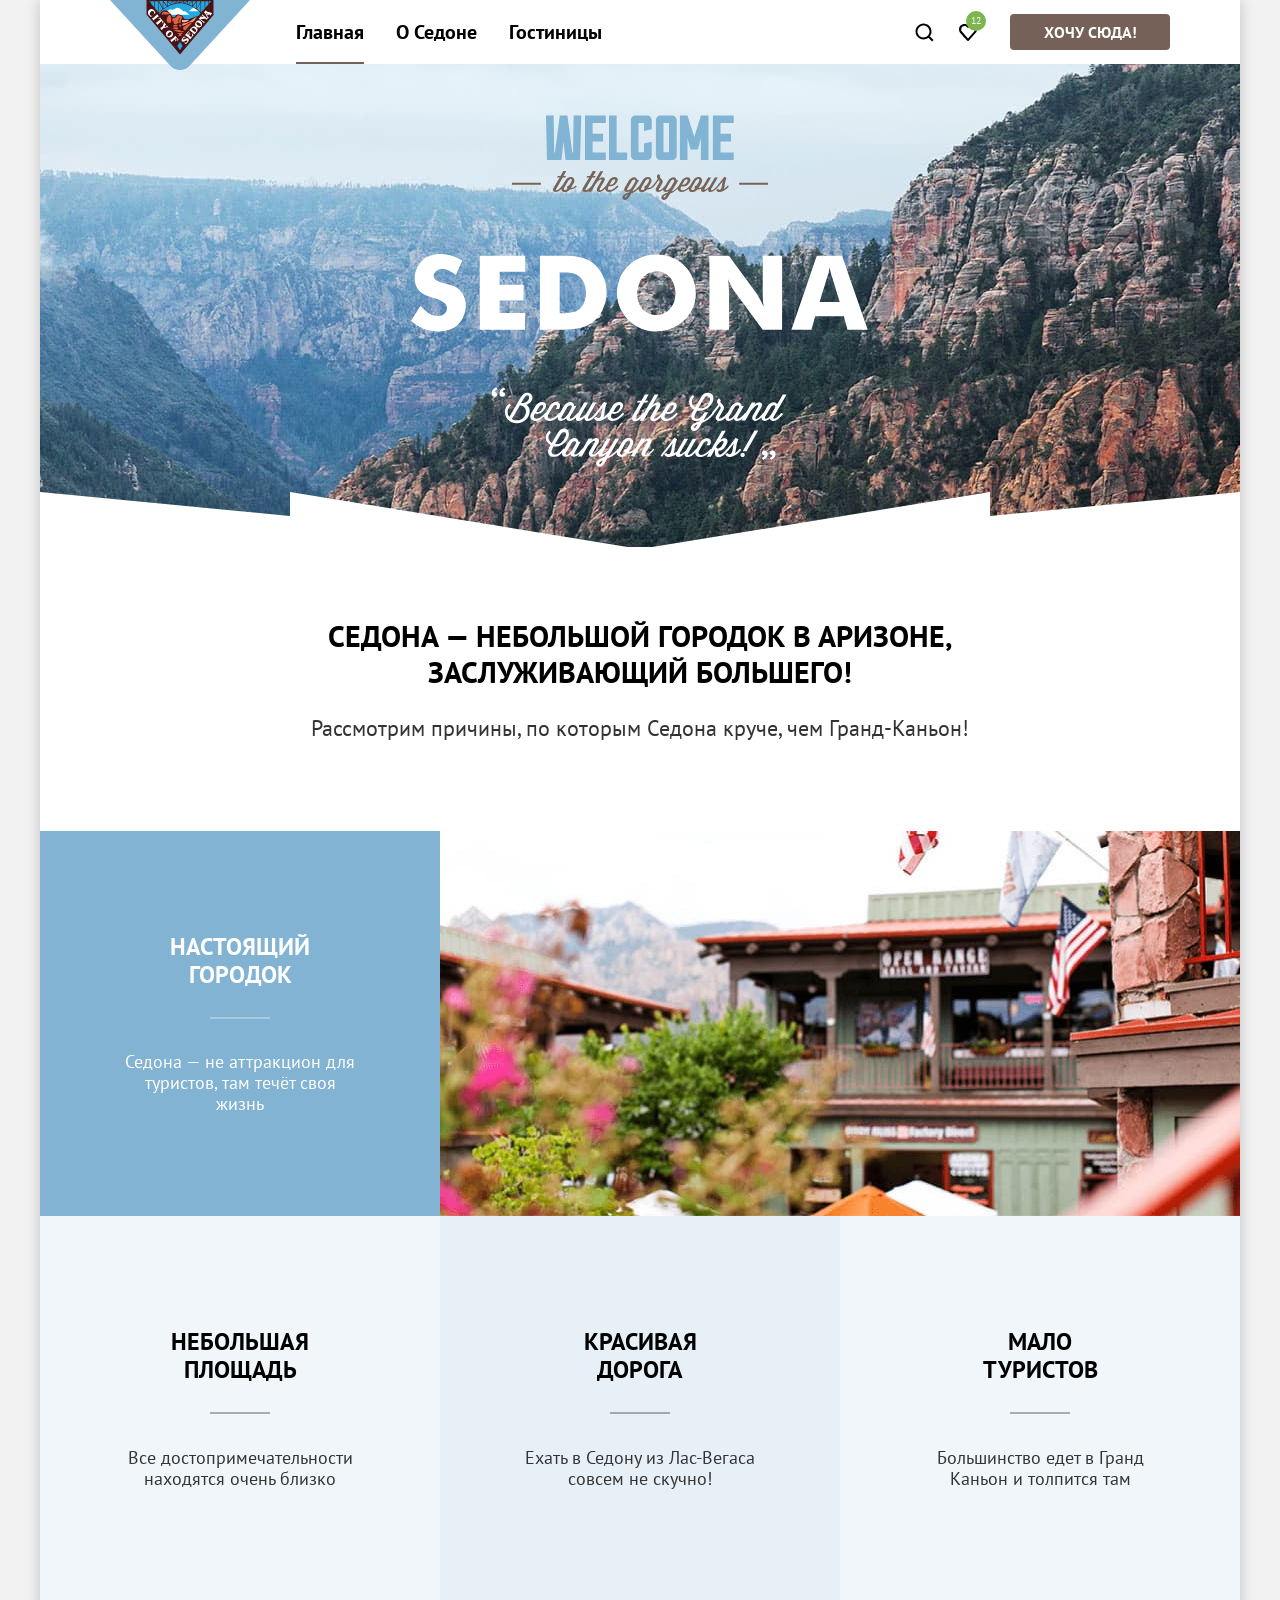
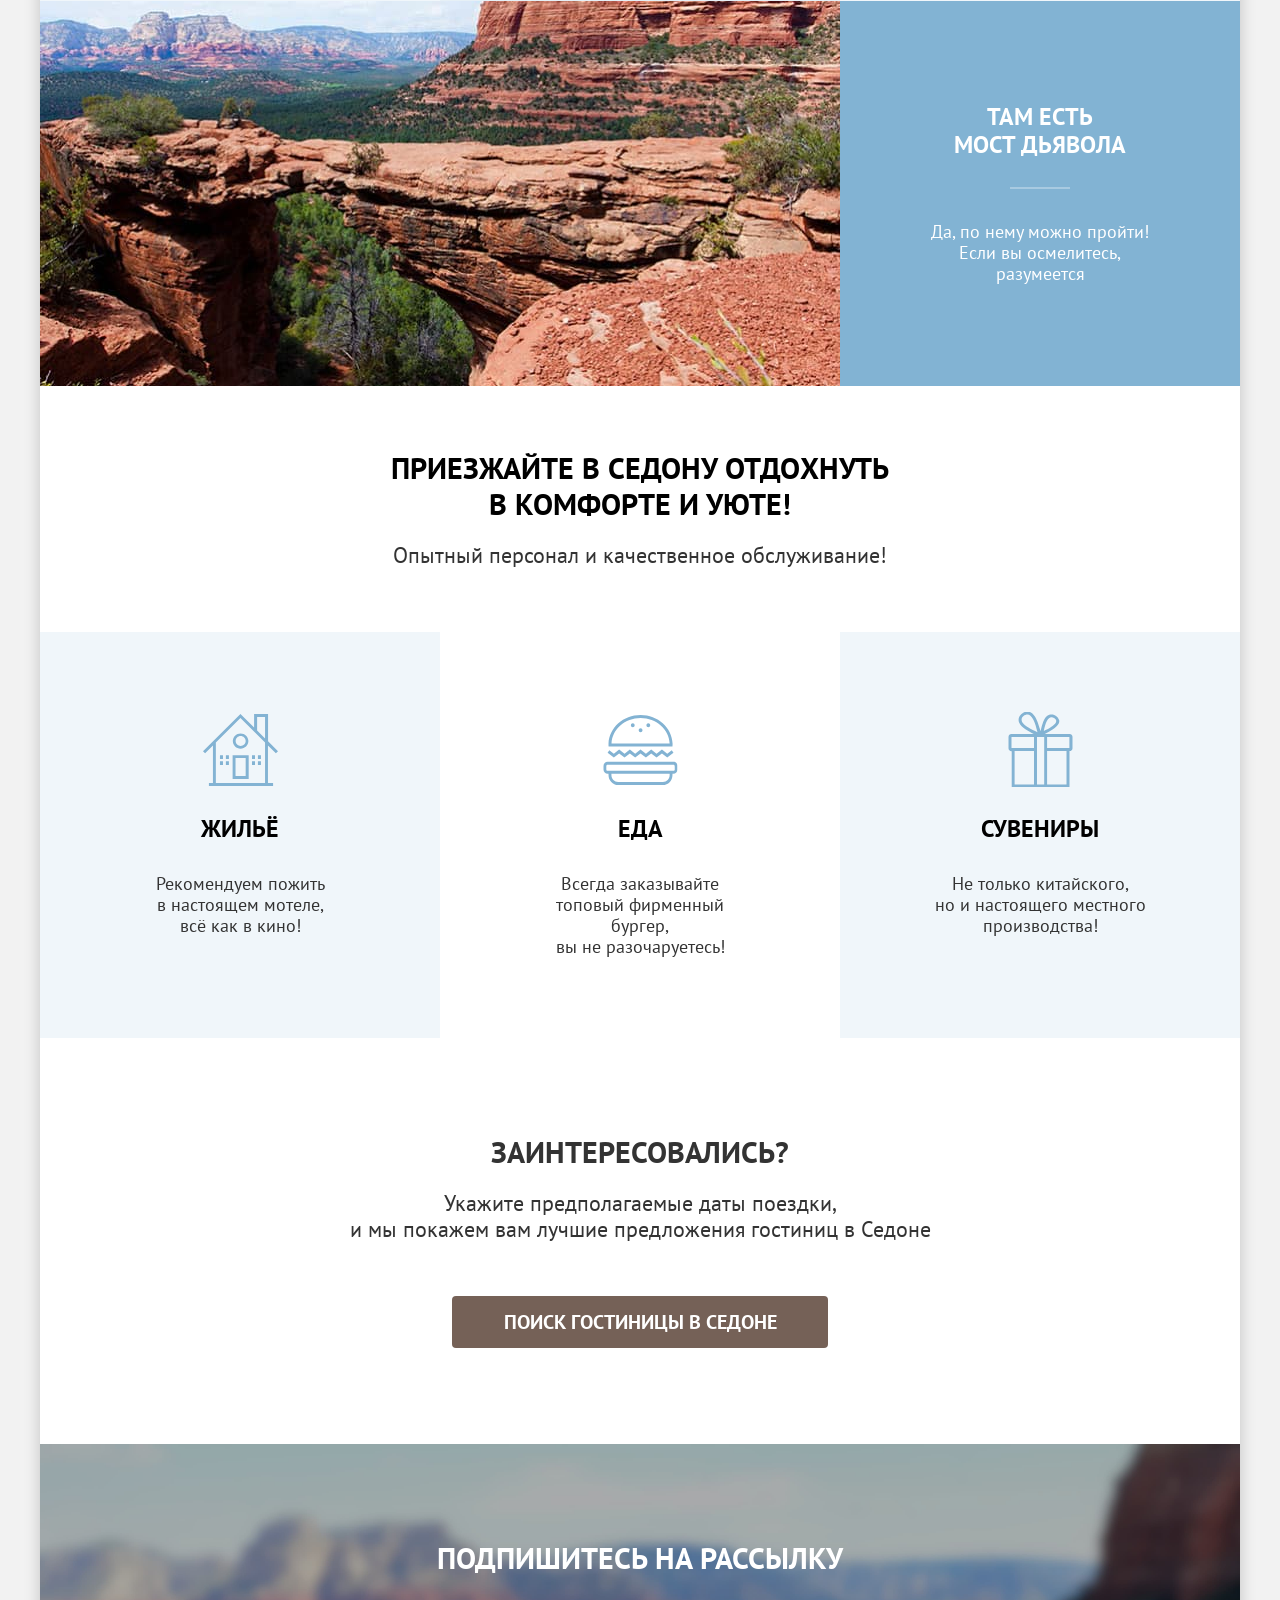
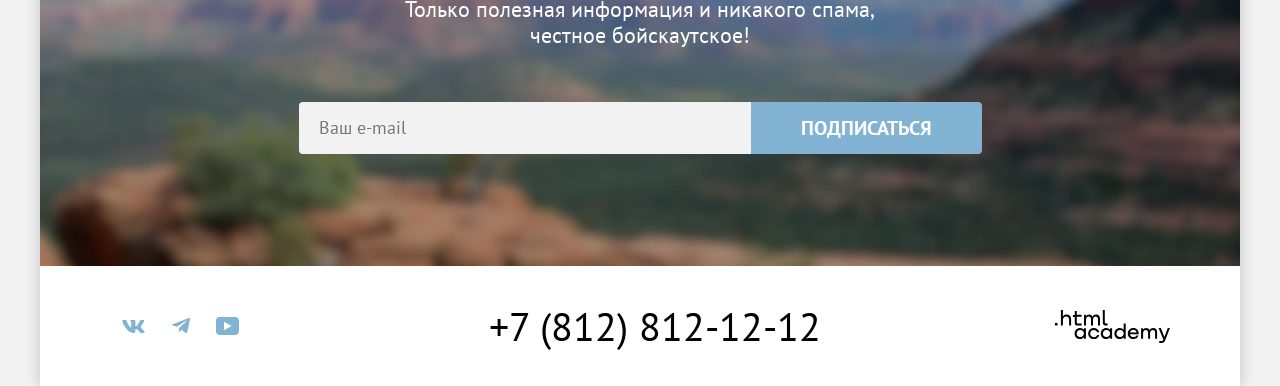
==== commit 0ad71a9b: "Доработка проекта для защиты" ====
--- a/index.html
+++ b/index.html
@@ -5,20 +5,20 @@
     <meta charset="UTF-8">
     <meta name="viewport" content="width=device-width, initial-scale=1.0">
     <link rel="stylesheet" href="styles/styles.css">
+    <link rel="icon" sizes="32x32" href="favicon.png">
     <title>HTML Academy: Седона</title>
   </head>
 
   <body>
     <div class="page-container">
       <header class="page-header" data-test="header">
-
         <nav class="navigation">
           <a class="sedona-logo-link" href="index.html">
             <img class="sedona-logo" src="images/logo-sedona.svg" width="140" height="70" alt="Логотип Седоны">
           </a>
           <ul class="navigation-list">
-            <li class="navigation-item main-item">
-              <a class="navigation-link" href="index.html" aria-current="page">Главная</a>
+            <li class="navigation-item">
+              <a class="navigation-link navigation-link-current" aria-current="page">Главная</a>
             </li>
             <li class="navigation-item">
               <a class="navigation-link" href="#">О Седоне</a>
@@ -29,23 +29,22 @@
           </ul>
           <ul class="navigation-user">
             <li class="navigation-user-item">
-              <a class="navigation-user-link" href="#">
+              <a class="navigation-user-link navigation-search" href="#">
                 <span class="visually-hidden">Поиск</span>
               </a>
             </li>
             <li class="navigation-user-item">
-              <a class="navigation-user-link" href="#">
+              <a class="navigation-user-link navigation-favorite" href="#">
                 <span class="visually-hidden">В избранном гостиниц</span>
                 <span class="favorite-counter">12</span>
               </a>
             </li>
             <li class="navigation-user-item">
-              <a class="button button-want" href="#">Хочу сюда!</a>
+              <a class="button button-brown button-want" href="#">Хочу сюда!</a>
             </li>
           </ul>
         </nav>
       </header>
-
       <main class="page-main" data-test="main">
         <section class="hero" data-test="hero">
           <h1 class="visually-hidden">Седона — небольшой городок в Аризоне</h1>
@@ -91,7 +90,7 @@
             </li>
             <li class="reasons-item reasons-item-reverse">
               <div class="text-wrapper">
-                <h3 class="reasons-item-title">Там есть мост дьявола</h3>
+                <h3 class="reasons-item-title">Там есть <br>мост дьявола</h3>
                 <p class="reasons-text">
                   Да, по нему можно пройти! Если вы осмелитесь, разумеется
                 </p>
@@ -136,7 +135,7 @@
             Укажите предполагаемые даты поездки, <br>и мы покажем вам лучшие
             предложения гостиниц в Седоне
           </p>
-          <button class="button button-cta" type="button">Поиск гостиницы в Седоне</button>
+          <button class="button button-brown button-cta" type="button">Поиск гостиницы в Седоне</button>
         </section>
         <section class="mailing" data-test="subscribe">
           <h2 class="mailing-title">Подпишитесь на рассылку</h2>
@@ -145,8 +144,8 @@
           </p>
           <form class="form mailing-form" action="https://echo.htmlacademy.ru/" method="post">
             <label class="visually-hidden" for="email">Ваш e-mail</label>
-            <input class="mailing-input" type="email" name="email" id="email" placeholder="user@mail.ru" required>
-            <button class="button button-mailing" type="submit">Подписаться</button>
+            <input class="mailing-input" type="email" name="email" id="email" placeholder="Ваш e-mail" required>
+            <button class="button button-blue button-mailing" type="submit">Подписаться</button>
           </form>
         </section>
       </main>
@@ -155,29 +154,110 @@
           <h2 class="visually-hidden">Социальные сети</h2>
           <ul class="socials-list">
             <li class="socials-item">
-              <a class="socials-link" href="https://vk.com/htmlacademy">
+              <a class="socials-link social-vk" href="https://vk.com/htmlacademy">
                 <span class="visually-hidden">Группа Vkontakte</span>
               </a>
             </li>
             <li class="socials-item">
-              <a class="socials-link" href="https://t.me/htmlacademy">
+              <a class="socials-link social-tg" href="https://t.me/htmlacademy">
                 <span class="visually-hidden">Канал Telegram</span>
               </a>
             </li>
             <li class="socials-item">
-              <a class="socials-link" href="https://www.youtube.com/user/htmlacademyru">
+              <a class="socials-link social-yt" href="https://www.youtube.com/user/htmlacademyru">
                 <span class="visually-hidden">Канал Youtube</span>
               </a>
             </li>
           </ul>
         </section>
         <a class="phone-number-link" href="tel:+78128121212">+7 (812) 812-12-12</a>
-
         <a class="html-academy-link" href="https://htmlacademy.ru/intensive/htmlcss">
           <span class="visually-hidden">Ссылка на разработчика сайта</span>
         </a>
       </footer>
     </div>
+    <div class="modal-container modal-container-close">
+      <div class="modal modal-auth">
+        <section class="modal-content">
+          <h2 class="modal-title">Поиск гостиницы в Седоне</h2>
+          <form class="search-form" action="https://echo.htmlacademy.ru/" method="post">
+            <div class="date-container">
+              <label class="modal-label" for="check-in-date">Дата заезда:</label>
+              <input class="modal-input" type="text" id="check-in-date" value="27 апреля 2020" name="date-in" required
+                placeholder="Укажите дату заезда">
+            </div>
+            <span class="form-message form-message-error">
+              Мы не можем отправить вас в прошлое.
+            </span>
+            <div class="date-container">
+              <label class="modal-label" for="date-of">Дата выезда:</label>
+              <input class="modal-input input-date" type="text" id="date-of" value="1 сентября 2023" name="date-out"
+                required placeholder="Укажите дату выезда">
+            </div>
+            <span class="form-message ">
+              На эти даты есть свободные номера. Пока есть.
+            </span>
+            <div class="number-people-container">
+              <div class="number-people-group">
+                <label class="modal-label adult-label" for="adults">Взрослые:</label>
+                <div class="number-input-wrapper">
+                  <button class="button-number button-minus" type="button">
+                    <span class="visually-hidden">Уменьшить</span>
+                    <svg width="14" height="2" viewBox="0 0 14 2" xmlns="http://www.w3.org/2000/svg">
+                      <path d="M0 0H14V2H0V0Z" fill="currentColor" />
+                    </svg>
+                  </button>
+                  <input class="modal-input modal-input-number" type="text" id="adults" value="2" name="adults"
+                    required>
+                  <button class="button-number button-plus" type="button">
+                    <span class="visually-hidden">Увеличить</span>
+                    <svg width="14" height="14" viewBox="0 0 14 14" xmlns="http://www.w3.org/2000/svg">
+                      <path d="M14 6H8V0H6V6H0V8H6V14H8V8H14V6Z" fill="currentColor" />
+                    </svg>
+                  </button>
+                </div>
+              </div>
+              <div class="number-people-group">
+                <label class="modal-label" for="child">Дети:</label>
+                <span class="tooltip">
+                  <button class="tooltip-toggle" type="button" aria-labelledby="tooltip-label-date">
+                    <svg class="tooltip-icon" width="26" height="26" viewBox="0 0 26 26" fill="none"
+                      xmlns="http://www.w3.org/2000/svg">
+                      <circle cx="13" cy="13" r="13" fill="#83B3D3" />
+                      <path fill-rule="evenodd" clip-rule="evenodd" d="M12 7H14V9H12V7ZM14 19H12V10H14V19Z"
+                        fill="white" />
+                    </svg>
+                  </button>
+                  <span class="tooltip-text" role="tooltip" id="tooltip-label-date">Укажите количество детей, которые
+                    будут с вами, возраст которых от 6 до 18 лет. Дети до 6 лет размещаются бесплатно.</span>
+                </span>
+                <div class="number-input-wrapper">
+                  <button class="button-number button-minus" type="button">
+                    <span class="visually-hidden">Уменьшить</span>
+                    <svg width="14" height="2" viewBox="0 0 14 2" xmlns="http://www.w3.org/2000/svg">
+                      <path d="M0 0H14V2H0V0Z" fill="currentColor" />
+                    </svg>
+                  </button>
+                  <input class="modal-input modal-input-number" type="text" id="child" value="2" name="children">
+                  <button class="button-number button-plus" type="button">
+                    <span class="visually-hidden">Увеличить</span>
+                    <svg width="14" height="14" viewBox="0 0 14 14" xmlns="http://www.w3.org/2000/svg">
+                      <path d="M14 6H8V0H6V6H0V8H6V14H8V8H14V6Z" fill="currentColor" />
+                    </svg>
+                  </button>
+                </div>
+              </div>
+            </div>
+            <button class="button button-modal" type="submit">
+              Найти
+            </button>
+          </form>
+        </section>
+        <button class="modal-close-button" type="button">
+          <span class="visually-hidden">Закрыть</span>
+        </button>
+      </div>
+    </div>
   </body>
 
 </html>
--- a/styles/styles.css
+++ b/styles/styles.css
@@ -14,41 +14,52 @@
   font-display: swap;
 }
 
-
-                    /* Общие стили */
+*,
+*::before,
+*::after {
+  box-sizing: border-box;
+}
+
+.visually-hidden {
+  position: absolute;
+  width: 1px;
+  height: 1px;
+  margin: -1px;
+  padding: 0;
+  border: 0;
+  clip: rect(0 0 0 0);
+  overflow: hidden;
+}
 
 html {
   height: 100%;
 }
 
 body {
+  min-width: 1200px;
   font-family: "PT Sans", sans-serif;
   font-size: 22px;
   line-height: 26px;
   color: #333333;
   background-color: #f2f2f2;
   margin: 0;
-}
-
-.visually-hidden {
-  display: none;
+  overflow-wrap: break-word;
 }
 
 .page-container {
   display: flex;
   flex-direction: column;
   width: 1200px;
+  min-height: 100vh;
   margin: 0 auto;
-}
-
-
-                    /* Шапка  */
+  box-shadow: 0 0 15px 0 rgba(0, 0, 0, 0.2);
+}
 
 .page-header {
   width: 100%;
-  height: 64px;
   position: relative;
   background-color: #ffffff;
+  z-index: 10;
 }
 
 .navigation {
@@ -58,54 +69,139 @@
 
 .navigation-list {
   display: flex;
+  align-items: center;
   flex-wrap: wrap;
   max-width: 500px;
   margin: 0;
   padding: 0;
-  list-style: none;
+  list-style-type: none;
+}
+
+.sedona-logo-link {
+  display: block;
+  margin: 0 30px -6px 70px;
 }
 
 .sedona-logo {
-  margin: 0 28px -6px 70px;
+  display: block;
+  max-width: 100%;
+  object-fit: cover;
+}
+
+.sedona-logo-link:hover,
+.sedona-logo-link:focus {
+  opacity: 0.7;
+}
+
+
+.sedona-logo-link:active {
+  opacity: 0.4;
 }
 
 .navigation-link {
   display: block;
+  padding: 20px 16px;
   font-size: 20px;
   font-weight: 700;
   line-height: 24px;
   color: #000000;
   text-decoration: none;
+  position: relative;
+}
+
+.navigation-link-current::after {
+  content: "";
+  position: absolute;
+  right: 16px;
+  left: 16px;
+  bottom: 0;
+  height: 2px;
+  background-color: #756257;
+}
+
+.navigation-link:not(.navigation-link-current):hover,
+.navigation-link:not(.navigation-link-current):focus {
+  color: #756257;
+}
+
+.navigation-link:not(.navigation-link-current):active {
+  opacity: 0.4;
 }
 
 .navigation-item {
-  padding: 20px 16px;
+  min-width: 100px;
 }
 
 .navigation-user {
   display: flex;
   flex-wrap: wrap;
-  max-width: 300px;
+  max-width: 350px;
   padding: 0;
   margin: 0;
   margin-left: auto;
   margin-right: 70px;
-  list-style: none;
+  list-style-type: none;
+  align-items: center;
 }
 
 .navigation-user-item {
-  padding: 22px 12px;
+  min-width: 44px;
+}
+
+.navigation-user-link {
+  display: flex;
+  justify-content: center;
+  align-items: center;
+  min-width: 44px;
+  min-height: 64px;
+  text-decoration: none;
+  position: relative;
+}
+
+.navigation-user-link::before {
+  content: "";
+  display: block;
+  width: 20px;
+  height: 20px;
+  background-color: #000000;
+  mask-repeat: no-repeat;
+  mask-position: center;
+  mask-size: contain;
+}
+
+.navigation-search::before,
+.navigation-favorite::before {
+  display: block;
+  width: 20px;
+  height: 20px;
+  mask-image: url("../images/icons/search.svg");
+  mask-repeat: no-repeat;
+  mask-position: center;
+  background-color: #000000;
+}
+
+.navigation-search:hover::before,
+.navigation-search:focus::before,
+.navigation-favorite:hover::before,
+.navigation-favorite:focus::before {
+  background-color: #756157;
+}
+
+.navigation-favorite::before {
+  mask-image: url("../images/icons/favorite.svg");
 }
 
 .favorite-counter {
-  margin: 11px 4px 33px 20px;
+  position: absolute;
+  padding: 5px;
+  top: 11px;
+  right: 4px;
   font-size: 10px;
   line-height: 10px;
   color: #ffffff;
   text-align: center;
-  background-color: #7DB54F;
+  background-color: #7DB54f;
   border-radius: 10px;
-  text-decoration: none;
 }
 
 .button {
@@ -118,13 +214,46 @@
   text-decoration: none;
   text-align: center;
   background-color: #756157;
-}
+  border: none;
+  cursor: pointer;
+}
+
+.button-brown:hover,
+.button-brown:focus {
+  background-color: #615048;
+  border: none;
+}
+
+.button-brown:active {
+  color: rgba(255, 255, 255, 0.3);
+}
+
+.button-brown:disabled {
+  background-color: #e5e5e5;
+  color: #ffffff;
+}
+
+.button-blue:hover,
+.button-blue:focus {
+  background-color: #68A2CA;
+}
+
+.button-blue:active {
+  background-color: #82B3D3;
+  color: rgba(255, 255, 255, 0.3);
+}
+
+.button-blue:disabled {
+  background-color: #e5e5e5;
+  color: rgba(0, 0, 0, 0.3);
+}
+
 .button-want {
+  display: block;
+  margin-left: 20px;
   border-radius: 4px;
   width: 160px;
-  height: 36px;
-  padding: 8px 34px;
-  margin: 14px 0 14px 20px;
+  padding: 8px 0;
 }
 
 .page-main {
@@ -132,10 +261,10 @@
   background-color: #ffffff;
 }
 
-
-                    /* Основная часть */
-
 .hero {
+  padding-top: 51px;
+  padding-bottom: 82px;
+  min-height: 485px;
   text-align: center;
   background-image: url("../images/divider.svg"), url("../images/index-background.jpg");
   background-color: #354751;
@@ -146,15 +275,24 @@
 
 .hero-image {
   display: block;
-  padding-top: 51px;
-  padding-bottom: 82px;
   margin: 0 auto;
 }
 
+.reasons {
+  margin-top: -2px;
+  background-color: #ffffff;
+  position: relative;
+}
+
+.reasons-item {
+  max-height: 385px;
+}
+
 .reasons-title {
-  width: 630px;
-  margin: 0;
-  padding: 69px 290px 25px 290px;
+  max-width: 630px;
+  margin: 0 auto;
+  padding-top: 71px;
+  padding-bottom: 25px;
   font-size: 30px;
   font-weight: 700;
   line-height: 36px;
@@ -164,66 +302,109 @@
 }
 
 .reasons-description {
-  width: 660px;
-  margin: 0;
-  padding: 0 274px 69px 274px;
-  text-align: center;
-}
-
-
-
-
+  max-width: 660px;
+  margin: 0 auto;
+  padding-top: 0;
+  padding-bottom: 90px;
+  text-align: center;
+}
 
 .reasons-list {
-  width: 100%;
-  margin: 0;
-  padding: 0;
-  list-style: none;
-}
-
-
-
-.reasons-item {
-  color: #FFFFFF;
+  display: grid;
+  grid-template-columns: 1fr 1fr 1fr;
+  grid-template-rows: repeat(3, minmax(385px, auto));
+  max-width: 100%;
+  margin: 0;
+  padding: 0;
+  list-style-type: none;
+}
+
+.reasons-item:nth-child(1) {
+  display: grid;
+  grid-template-columns: 1fr 2fr;
+  grid-column: 1 / -1;
+  color: #ffffff;
   text-align: center;
   background-color: #82B3D3;
 }
 
-.reasons-item-first {
+.reasons-item:nth-child(5) {
+  display: grid;
+  grid-template-columns: 1fr 2fr;
+  grid-column: 1 / -1;
+  color: #ffffff;
+  text-align: center;
+  background-color: #82B3D3;
+}
+
+.reasons-item-lighter {
   color: #000000;
   background-color: rgba(131, 179, 211, 0.12);
 }
 
-.reasons-item-second {
+.reasons-item-darker {
   color: rgba(131, 179, 211, 0.2);
-  background-color: #83B3D333;
+  background-color: rgba(131, 179, 211, 0.2);
 }
 
 .reasons-item-title {
+  position: relative;
+  max-width: 175px;
+  margin: 102px auto 62px;
   font-size: 24px;
   font-weight: 700;
   line-height: 28px;
   text-transform: uppercase;
-}
-
-.reasons-item-title-first,
-.reasons-item-title-second {
-  color: #000000
-}
+  text-align: center;
+}
+
+.reasons-item-title::after {
+  content: "";
+  position: absolute;
+  width: 60px;
+  bottom: -30px;
+  height: 2px;
+  left: 50%;
+  transform: translateX(-50%);
+  background-color: rgba(255, 255, 255, 0.3);
+}
+
+
+.reasons-item-title-lighter,
+.reasons-item-title-darker {
+  color: #000000;
+  margin-top: 112px;
+  margin-bottom: 63px;
+}
+
+.reasons-item-title-lighter::after,
+.reasons-item-title-darker::after {
+  background-color: rgba(0, 0, 0, 0.3);
+}
+
 
 .reasons-text {
+  margin: 30px auto 0;
+  max-width: 230px;
   font-size: 18px;
   line-height: 21px;
-}
-
-.reasons-text-first,
-.reasons-text-second {
+  text-align: center;
+}
+
+.reasons-text-lighter,
+.reasons-text-darker {
   color: #333333;
 }
 
+.reasons-item-reverse .image-wrapper {
+  order: -1;
+}
+
 .advantages-title {
-  width: 510px;
-  margin: 64px 347px 20px 347px;
+  max-width: 510px;
+  margin: 0 auto;
+  margin-top: 64px;
+  margin-bottom: 20px;
   font-size: 30px;
   font-weight: 700;
   line-height: 36px;
@@ -233,6 +414,8 @@
 }
 
 .advantages-text {
+  margin: 0 auto;
+  margin-bottom: 64px;
   text-align: center;
 }
 
@@ -241,23 +424,53 @@
   justify-content: space-between;
   flex-wrap: wrap;
   margin: 0;
-  padding: 0;
-  list-style: none;
-
+  margin-bottom: 96px;
+  padding: 0;
+  list-style-type: none;
 }
 
 .advantages-item {
-  width: 400px;
-  padding: 102px 0 30px 0;
+  position: relative;
+  margin: 0;
+  padding: 0;
+  flex: 1;
+  min-width: 280px;
   background-color: rgba(131, 179, 211, 0.12);
 }
 
-.advantages-item-first {
+.advantages-item::before {
+  content: "";
+  position: absolute;
+  top: 80px;
+  left: 50%;
+  width: 75px;
+  height: 75px;
+  transform: translateX(-50%);
+  background-repeat: no-repeat;
+  background-position: center;
+}
+
+.advantages-item:nth-child(1)::before {
+  background-image: url("../images/icons/home.svg");
+}
+
+.advantages-item:nth-child(2)::before {
+  background-image: url("../images/icons/eat.svg");
+}
+
+.advantages-item:nth-child(3)::before {
+  background-image: url("../images/icons/present.svg");
+}
+
+.advantages-item-lighter {
   background-color: inherit;
 }
 
 .advantages-item-title {
-
+  margin: 0;
+  padding: 0;
+  margin-top: 183px;
+  margin-bottom: 30px;
   font-size: 24px;
   font-weight: 700;
   line-height: 28px;
@@ -267,8 +480,9 @@
 }
 
 .advantages-item-text {
-  width: auto;
-  padding: 0 85px 81px 85px;
+  max-width: 230px;
+  margin: 0 auto;
+  margin-bottom: 81px;
   font-size: 18px;
   line-height: 21px;
   text-align: center;
@@ -277,12 +491,14 @@
 .cta {
   display: flex;
   flex-direction: column;
-  width: 592px;
-  margin: auto;
+  max-width: 592px;
+  margin: 0 auto;
+  margin-bottom: 96px;
 }
 
 .cta-title {
   padding: 0;
+  margin: 0 auto 20px;
   font-size: 30px;
   font-weight: 700;
   line-height: 36px;
@@ -292,19 +508,24 @@
 
 .cta-text {
   text-align: center;
+  padding: 0;
+  margin: 0;
+  margin-bottom: 54px;
 }
 
 .button-cta {
+  align-self: center;
+  min-width: 376px;
+  min-height: 52px;
   font-size: 20px;
   line-height: 36px;
-}
-
-.mailing-catalog {
-  padding: 96px 258px 104px;
-
+  border: none;
+  padding: 8px 50px;
+  border-radius: 4px;
 }
 
 .mailing {
+  padding-top: 96px;
   text-align: center;
   background-image: url("../images/mailing-background.jpg");
   background-color: #354751;
@@ -313,97 +534,419 @@
 }
 
 .mailing-title {
-  margin: 0 auto;
-  padding-top: 96px;
-  width: 700px;
+  margin: 0 auto 20px;
+  padding: 0;
+  max-width: 700px;
   font-weight: 700;
   font-size: 30px;
   line-height: 36px;
-  color: #FFFFFF;
+  color: #ffffff;
   text-transform: uppercase;
   text-align: center;
 }
 
 .mailing-text {
-  margin: 0 auto;
-  width: 700px;
+  margin: 0 auto 54px;
+  max-width: 475px;
   font-size: 22px;
   line-height: 26px;
-  color: #FFFFFF;
+  color: #ffffff;
   text-align: center;
 }
 
 .mailing-form {
-  padding-bottom: 104px;
+  padding-bottom: 112px;
   display: flex;
   justify-content: center;
   align-items: center;
 }
 
 .button-mailing {
+  padding: 8px 50px;
   font-weight: 700;
   font-size: 20px;
   line-height: 36px;
   text-align: center;
   text-transform: uppercase;
   background-color: #82B3D3;
+  border: none;
+  border-radius: 0 4px 4px 0;
 }
 
 .mailing-input {
+  box-sizing: border-box;
   width: 452px;
-  padding: 14px 20px;
-  border: none;
-  background-color: #F2F2F2;
+  padding: 11px 17px;
+  border: 3px solid transparent;
+  background-color: #f2f2f2;
   border-radius: 4px 0 0 4px;
+  outline: none;
   font-family: inherit;
+  color: #000000;
   font-weight: 400;
   font-size: 18px;
   line-height: 24px;
 }
 
+.mailing-input:hover {
+  background-color: #e5e5e5;
+}
+
+.mailing-input:focus {
+  background-color: #e5e5e5;
+  border-color: #83B3D3;
+}
+
+.page-footer {
+  display: grid;
+  grid-template-columns: 1fr auto 1fr;
+  align-items: center;
+  min-height: 120px;
+  padding: 0 70px;
+  background-color: #ffffff;
+}
+
+.socials-list {
+  margin: 0;
+  padding: 0;
+  display: flex;
+  flex-wrap: wrap;
+  justify-content: flex-start;
+  align-items: center;
+  list-style-type: none;
+  min-width: 142px;
+  max-width: 200px;
+}
+
+.socials-item {
+  margin: 0;
+  padding: 0;
+}
+
+.socials-link {
+  display: flex;
+  justify-content: center;
+  align-items: center;
+  width: 47px;
+  height: 40px;
+  text-decoration: none;
+  padding: 13px 12px;
+}
+
+.socials-link::before {
+  content: "";
+  display: block;
+  width: 24px;
+  height: 24px;
+  background-color: #82B3D3;
+  mask-repeat: no-repeat;
+  mask-position: center;
+  mask-size: contain;
+}
+
+.social-vk::before {
+  mask-image: url("../images/icons/vk.svg");
+  width: 24px;
+  height: 14px;
+}
+
+.social-tg::before {
+  mask-image: url("../images/icons/telegram.svg");
+  width: 18px;
+  height: 16px;
+}
+
+.social-yt::before {
+  mask-image: url("../images/icons/youtube.svg");
+}
+
+.socials-link:hover::before,
+.socials-link:focus::before {
+  background-color: #68A2CA;
+}
+
+.socials-link:active::before {
+  background-color: rgba(104, 162, 202, 0.3);
+}
+
 .phone-number-link {
+  margin-left: 30px;
   font-size: 40px;
   line-height: 40px;
   color: #000000;
-  text-align: center;
   text-transform: uppercase;
   text-decoration: none;
 }
 
+.phone-number-link:hover,
+.phone-number-link:focus {
+  color: #756157;
+}
+
+.phone-number-link:active {
+  color: rgba(117, 97, 87, 0.3);
+}
+
+.html-academy-link {
+  position: relative;
+  display: block;
+  width: 115px;
+  height: 33px;
+  text-decoration: none;
+  justify-self: end;
+}
+
+.html-academy-link::after {
+  content: "";
+  position: absolute;
+  top: 0;
+  left: 0;
+  display: block;
+  width: 100%;
+  height: 100%;
+  background-color: #000000;
+  mask-image: url("../images/logo-html-academy.svg");
+  mask-repeat: no-repeat;
+  mask-position: center;
+  mask-size: contain;
+}
+
+.html-academy-link:hover::after,
+.html-academy-link:focus::after {
+  background-color: #756157;
+}
+
+.html-academy-link:active::after {
+  background-color: rgba(117, 97, 87, 0.3);
+}
+
 .catalog-header {
+  min-height: 412px;
+  margin: 0 auto 50px;
+  padding: 36px 70px 70px 70px;
   color: #ffffff;
   background-image: url("../images/filter-background.jpg");
   background-color: #354751;
   background-repeat: no-repeat;
   background-size: cover;
+  box-sizing: border-box;
 }
 
 .catalog-header-title {
   font-weight: 700;
   font-size: 60px;
   line-height: 78px;
+  margin: 0;
+  margin-bottom: 8px;
 }
 
 .breadcrumbs-list {
   display: flex;
   flex-wrap: wrap;
+  gap: 11px;
+  align-items: center;
   margin: 0;
   padding: 0;
   list-style: none;
+  margin-bottom: 40px;
+  min-height: 21px;
+}
+
+.breadcrumbs-item {
+  display: flex;
+  align-items: center;
+  position: relative;
+}
+
+.breadcrumbs-item:not(:first-child)::before {
+  content: "";
+  display: block;
+  top: 0;
+  right: 0;
+  width: 7px;
+  height: 10px;
+  margin-right: 10px;
+  background-image: url("../images/icons/arrow-breadcrumps.svg");
+  background-repeat: no-repeat;
+  background-position: center;
 }
 
 .breadcrumbs-link {
+  position: relative;
+  display: block;
   font-size: 16px;
   line-height: 21px;
   text-decoration: none;
   color: #ffffff;
 }
 
+.breadcrumbs-link[href]:hover {
+  color: rgba(255, 255, 255, 0.6);
+}
+
+.breadcrumbs-link[href]:active {
+  color: rgba(255, 255, 255, 0.3);
+}
+
+.breadcrumbs-link-index {
+  width: 15px;
+  height: 15px;
+}
+
+.breadcrumbs-link-index::after {
+  content: "";
+  position: absolute;
+  display: block;
+  width: 100%;
+  height: 100%;
+  top: 0;
+  left: 0;
+  background-color: #ffffff;
+  mask-image: url("../images/icons/home-breadcrumps.svg");
+  mask-repeat: no-repeat;
+  mask-position: center;
+  mask-size: contain;
+}
+
+.breadcrumbs-link-index:hover::after {
+  opacity: 0.6;
+}
+
+.breadcrumbs-link-index:active::after {
+  opacity: 0.3;
+}
+
 .catalog-filter-form {
   display: flex;
   flex-wrap: wrap;
   margin: 0;
   padding: 0;
+}
+
+.catalog-filter-group {
+  max-width: 288px;
+  margin: 0;
+  padding: 0;
+  border: none;
+}
+
+.catalog-filter-group:nth-child(1) {
+  margin-right: 70px;
+}
+
+.catalog-filter-group:nth-child(2) {
+  margin-right: 0;
+}
+
+.catalog-filter-group:nth-child(3) {
+  margin-left: auto;
+  margin-right: 70px;
+}
+
+.catalog-filter-item {
+  margin-bottom: 12px;
+}
+
+.catalog-filter-item:last-child {
+  margin-bottom: 0;
+}
+
+.buttons-filter {
+  display: flex;
+  flex-direction: column;
+  margin-top: 56px;
+}
+
+.catalog-filter-list {
+  list-style-type: none;
+  margin: 0;
+  padding: 0;
+  box-sizing: border-box;
+}
+
+.catalog-filter-title {
+  font-weight: 700;
+  font-size: 20px;
+  line-height: 24px;
+  text-transform: capitalize;
+  margin-bottom: 30px;
+  padding: 0;
+}
+
+.control {
+  position: relative;
+  display: block;
+  padding-left: 36px;
+}
+
+.control-mark {
+  position: absolute;
+  top: 3px;
+  left: 0;
+  width: 20px;
+  height: 20px;
+  background-color: #ffffff;
+  border-radius: 4px;
+}
+
+.control-label {
+  font-size: 18px;
+  line-height: 23px;
+}
+
+.control:hover .control-mark {
+  box-shadow: 0 7px 15px 0 rgba(0, 0, 0, 0.4);
+  opacity: 0.6;
+}
+
+.control-input:focus + .control-mark {
+  outline: 3px solid #83B3D3;
+  opacity: 1;
+}
+
+.control:active .control-mark {
+  opacity: 0.3;
+}
+
+.control:hover .control-label {
+  color: rgba(255, 255, 255, 0.6);
+}
+
+.control:active .control-label {
+  color: rgba(255, 255, 255, 0.3);
+}
+
+.control-input:disabled + .control-mark {
+  border-color: #242424;
+}
+
+.control-input[type="checkbox"]:checked + .control-mark::before {
+  content: "";
+  position: absolute;
+  width: 12px;
+  height: 10px;
+  top: 5px;
+  left: 4px;
+  background-color: #3f5e72;
+  mask-image: url("../images/icons/checked.svg");
+  mask-repeat: no-repeat;
+  mask-position: center;
+  mask-size: contain;
+}
+
+.control-input[type="radio"] + .control-mark {
+  border-radius: 50%;
+}
+
+.control-input[type="radio"]:checked + .control-mark::before {
+  content: "";
+  position: absolute;
+  top: 5px;
+  left: 5px;
+  width: 10px;
+  height: 10px;
+  background-color: #3f5e72;
+  border-radius: 50%;
 }
 
 .search-container {
@@ -411,14 +954,7 @@
   flex-wrap: wrap;
   align-items: center;
   margin: 0 auto;
-  justify-content: space-between;
-}
-
-.catalog-filter-title {
-  font-weight: 700;
-  font-size: 20px;
-  line-height: 24px;
-  text-transform: capitalize;
+  margin-bottom: 40px;
 }
 
 .control-input {
@@ -426,17 +962,119 @@
   line-height: 23px;
 }
 
-.field-price {
-  font-weight: 700;
+.range {
+  width: 288px;
+}
+
+.range-wrapper-inputs {
+  display: flex;
+  justify-content: center;
+  gap: 2px;
+  margin-bottom: 44px;
+}
+
+.range-scale {
+  position: relative;
+  height: 4px;
+  width: 278px;
+  margin-left: 10px;
+  background-color: rgba(255, 255, 255, 0.3);
+}
+
+.range-input {
+  width: 100%;
+  height: 48px;
+  padding: 0 40px 0 20px;
+  font-family: inherit;
+  font-size: 18px;
+  font-weight: 700;
+  line-height: 24px;
+  color: #000000;
+  background-color: #f2f2f2;
+  border: none;
+  box-sizing: border-box;
+  appearance: textfield;
+}
+
+.catalog-filter-label {
+  position: relative;
+  display: block;
+  width: 143px;
+}
+
+.catalog-filter-label:first-child .range-input {
+  border-radius: 4px 0 0 4px;
+}
+
+.catalog-filter-label:last-child .range-input {
+  border-radius: 0 4px 4px 0;
+}
+
+.range-input:hover {
+  background-color: #e6e6e6;
+}
+
+.range-input:focus {
+  outline: 3px solid #83B3D3;
+  background-color: #e6e6e6;
+}
+
+.range-label-text {
+  position: absolute;
+  top: 50%;
+  right: 20px;
+  transform: translateY(-50%);
+  color: rgba(0, 0, 0, 0.3);
   font-size: 18px;
   line-height: 24px;
-  color: #000000;
-}
-
-.price {
-  font-size: 18px;
-  line-height: 24px;
-  color: #000000;
+  pointer-events: none;
+}
+
+.range-scale {
+  position: relative;
+  height: 4px;
+  background-color: rgba(255, 255, 255, 0.3);
+  border-radius: 2px;
+}
+
+.range-bar {
+  position: absolute;
+  height: 100%;
+  background-color: #ffffff;
+}
+
+.range-toggle {
+  position: absolute;
+  top: 50%;
+  transform: translateY(-50%);
+  width: 20px;
+  height: 20px;
+  background-color: #ffffff;
+  border: none;
+  border-radius: 5px;
+  cursor: pointer;
+}
+
+.range-toggle:hover {
+  box-shadow: 0 4px 10px 0 rgba(0, 0, 0, 0.25);
+}
+
+.range-toggle:focus {
+  outline: 3px solid #83B3D3;
+  box-shadow: 0 4px 10px 0 rgba(0, 0, 0, 0.25);
+}
+
+.range-toggle:active {
+  outline: 2px solid #83B3D3;
+  box-shadow: 0 7px 15px 0 rgba(0, 0, 0, 0.4);
+}
+
+.toggle-min {
+  left: -10px;
+}
+
+.toggle-max {
+  right: -10px;
 }
 
 .button-apply {
@@ -446,6 +1084,11 @@
   text-align: center;
   text-transform: uppercase;
   background-color: #82B3D3;
+  padding: 8px 50px;
+  border: none;
+  border-radius: 4px;
+  margin-top: 0;
+  margin-bottom: 32px;
 }
 
 .button-reset {
@@ -454,9 +1097,37 @@
   line-height: 20px;
   text-align: center;
   text-transform: uppercase;
+  padding: 8px 57px;
+  background: transparent;
+  border: none;
+  border-radius: 4px;
+}
+
+.button-reset:hover {
+  color: rgba(255, 255, 255, 0.6);
+}
+
+.button-reset:focus-visible {
+  outline: 3px solid #83B3D3;
+}
+
+.button-reset:active {
+  color: rgba(255, 255, 255, 0.3);
+  outline: none;
+}
+
+.button-reset:disabled {
+  color: rgba(255, 255, 255, 0.8);
 }
 
 .result-control-title {
+  box-sizing: border-box;
+  margin: 0;
+  margin-left: 70px;
+  margin-right: 200px;
+  padding: 0;
+  padding-top: 6px;
+  padding-bottom: 6px;
   font-weight: 700;
   font-size: 30px;
   line-height: 36px;
@@ -465,50 +1136,232 @@
 }
 
 .sort-select {
+  min-width: 292px;
+  min-height: 49px;
+  margin-right: 70px;
+  padding: 0 20px;
+  border: 2px solid #e5e5e5;
   font-family: inherit;
   font-size: 18px;
   line-height: 21px;
   color: #333333;
-  background-color: #E5E5E5;
+  background-color: #ffffff;
+  cursor: pointer;
+  background-image: url("../images/icons/sort-icon.svg");
+  background-repeat: no-repeat;
+  background-position: right 20px center;
+  appearance: none;
+}
+
+.sort-select:hover,
+.sort-select:focus {
+  border: 2px solid #68A2CA;
+  outline: none;
+}
+
+.sort-select:active {
+  border: 2px solid rgba(0, 0, 0, 0.3);
+}
+
+.sort-select:disabled {
+  color: rgba(0, 0, 0, 0.3);
+  border: 2px solid rgba(0, 0, 0, 0.3);
+}
+
+.view-icons-container {
+  display: grid;
+  grid-template-columns: repeat(3, 1fr);
+  gap: 8px;
+}
+
+.button-view {
+  box-sizing: border-box;
+  width: 48px;
+  height: 48px;
+  background-color: #ffffff;
+  border: 2px solid #e5e5e5;
+  border-radius: 4px;
+}
+
+.button-active {
+  border: 2px solid #000000;
+}
+
+.button-view:hover {
+  border: 2px solid #000000;
+}
+
+.button-view:focus {
+  border: 2px solid #68A2CA;
+  outline: none;
+}
+
+.button-view:active {
+  border: 2px solid #000000;
+}
+
+.button-view:nth-child(1) {
+  background-image: url("../images/icons/view-table.svg");
+  background-repeat: no-repeat;
+  background-position: center;
+}
+
+.button-view:nth-child(2) {
+  background-image: url("../images/icons/view-slide.svg");
+  background-repeat: no-repeat;
+  background-position: center;
+}
+
+.button-view:nth-child(3) {
+  background-image: url("../images/icons/view-list.svg");
+  background-repeat: no-repeat;
+  background-position: center;
 }
 
 .card-list {
-  display: flex;
-  flex-wrap: wrap;
-  justify-content: space-between;
+  display: grid;
+  grid-template-columns: repeat(3, 1fr);
   list-style: none;
-}
-
-.card-link {
-  text-decoration: none;
+  padding: 0;
+  padding-bottom: 40px;
+  margin: 0 70px 40px 70px;
+  gap: 20px;
+  justify-content: center;
+  border-bottom: 1px solid #e5e5e5;
+}
+
+.card-item {
+  box-sizing: border-box;
+  padding: 20px;
+  display: grid;
+  grid-template-columns: 1fr 1fr;
+  min-height: 438px;
+  gap: 16px 20px;
+  border: 1px solid #e5e5e5;
 }
 
 .card-title {
+  grid-column: 1 / -1;
+  grid-row: 2 / 3;
+  padding: 0;
+  margin: 0;
   font-weight: 700;
   font-size: 24px;
   line-height: 28px;
   color: #000000;
 }
 
+.card-link {
+  color: inherit;
+  text-decoration: none;
+  width: 100%;
+  height: 100%;
+  padding: 0;
+  margin: 0;
+}
+
+.card-link:hover,
+.card-link:focus {
+  color: #756257;
+}
+
+.card-link:active {
+  opacity: 0.4;
+}
+
 .card-text {
+  padding: 0;
+  margin: 0;
+  grid-column: 1 / 2;
+  grid-row: 3 / 4;
   font-size: 18px;
   line-height: 21px;
 }
 
+.card-image-container {
+  grid-column: 1 / 3;
+  grid-row: 1 / 2;
+}
+
+.card-image {
+  display: block;
+  width: 100%;
+  height: 100%;
+}
+
+.card-price {
+  padding: 0;
+  margin: 0;
+  justify-self: end;
+  font-size: 18px;
+  line-height: 21px;
+}
+
 .button-favorite {
   background-color: #82B3D3;
+  padding-top: 8px;
+  padding-bottom: 8px;
 }
 
 .button-favorite-in {
-  background-color: #7DB54F;
+  background-color: #7DB54f;
+  padding-top: 8px;
+  padding-bottom: 8px;
+}
+
+.button-more {
+  padding-top: 8px;
+  padding-bottom: 8px;
+}
+
+.star-rating {
+  grid-column: 1 / 2;
+  grid-row: 5 / 6;
+  align-self: center;
+  display: block;
+  margin: 0;
+  height: 17px;
+  max-width: 140px;
+  font-size: 0;
+  color: transparent;
+  background-color: #83B3D3;
+  mask-image: url("../images/icons/star.svg");
+  mask-size: 18px 17px;
+  mask-repeat: space;
+  mask-position: left center;
+}
+
+.one-star {
+  width: 18px;
+}
+
+.two-stars {
+  width: 42px;
+}
+
+.three-stars {
+  width: 66px;
+}
+
+.four-stars {
+  width: 88px;
+}
+
+.five-stars {
+  width: 107px;
 }
 
 .card-rating {
+  grid-column: 2 / 3;
+  grid-row: 5 / 6;
+  padding: 8px 11px;
+  margin: 0;
+  border-radius: 4px;
   font-size: 16px;
   line-height: 20px;
   text-align: center;
   text-transform: uppercase;
-  background-color: #F2F2F2;
+  background-color: #f2f2f2;
 }
 
 .pagination-list {
@@ -517,7 +1370,9 @@
   gap: 8px;
   padding: 0;
   margin: 0;
-  list-style: none;
+  margin-left: 70px;
+  margin-bottom: 60px;
+  list-style-type: none;
 }
 
 .pagination-item {
@@ -534,7 +1389,7 @@
   font-weight: 700;
   font-size: 20px;
   line-height: 36px;
-  color: #FFFFFF;
+  color: #ffffff;
   text-align: center;
   text-transform: uppercase;
   text-decoration: none;
@@ -542,9 +1397,39 @@
   border-radius: 4px;
 }
 
+.pagination-link:hover,
+.pagination-link:focus {
+  background-color: #68A2CA;
+}
+
+.pagination-link:active {
+  background-color: #82B3D3;
+  color: rgba(255, 255, 255, 0.3);
+}
+
+.pagination-link:disabled {
+  background-color: #e5e5e5;
+  color: rgba(0, 0, 0, 0.3);
+}
+
 .pagination-current {
   color: #000000;
-  background-color: #F2F2F2;
+  background-color: #f2f2f2;
+}
+
+.pagination-current:hover,
+.pagination-current:focus {
+  background-color: #f2f2f2;
+}
+
+.pagination-current:active {
+  background-color: #f2f2f2;
+  color: #000000;
+}
+
+.pagination-current:disabled {
+  background-color: #e5e5e5;
+  color: rgba(0, 0, 0, 0.3);
 }
 
 .pagination-ellipsis {
@@ -552,10 +1437,336 @@
   font-size: 22px;
   line-height: 26px;
   color: #000000;
-  background-color: #FFFFFF;
+  background-color: #ffffff;
+}
+
+.pagination-ellipsis:hover,
+.pagination-ellipsis:active {
+  background-color: #ffffff;
+  color: #000000;
 }
 
 .mailing-title-catalog,
 .mailing-text-catalog {
   color: #000000;
 }
+
+.mailing-catalog {
+  background-image: none;
+  background-color: #ffffff;
+  padding: 96px 258px 4px;
+}
+
+.modal-container {
+  position: fixed;
+  z-index: 20;
+  top: 0;
+  left: 0;
+  display: flex;
+  width: 100%;
+  height: 100%;
+  background-color: rgba(242, 242, 242, 0.8);
+}
+
+.modal-container-close {
+  display: none;
+}
+
+.modal {
+  position: relative;
+  margin: auto;
+  padding: 64px 70px;
+  background-color: #ffffff;
+  border-radius: 30px;
+}
+
+.modal-auth {
+  box-shadow: 0 25px 50px 0 rgba(0, 0, 0, 0.15);
+  width: 717px;
+}
+
+.modal-close-button {
+  position: absolute;
+  top: 64px;
+  right: 52px;
+  width: 52px;
+  height: 52px;
+  padding: 0;
+  border: none;
+  border-radius: 50%;
+  background-color: #f2f2f2;
+  cursor: pointer;
+}
+
+.modal-close-button::after {
+  content: "";
+  position: absolute;
+  top: 0;
+  left: 0;
+  width: 100%;
+  height: 100%;
+  background-color: #000000;
+  mask-image: url("../images/icons/modal-close.svg");
+  mask-repeat: no-repeat;
+  mask-position: center;
+}
+
+.modal-close-button:hover {
+  background-color: #e5e5e5;
+}
+
+.modal-close-button:focus {
+  background-color: #e5e5e5;
+  outline: 3px solid #83B3D3;
+}
+
+.modal-close-button:active {
+  background-color: #e5e5e5;
+  border: none;
+  outline: none;
+}
+
+.modal-close-button:active::after {
+  opacity: 0.3;
+}
+
+.modal-title {
+  margin: 0;
+  margin-bottom: 64px;
+  max-width: 450px;
+  font-size: 30px;
+  line-height: 36px;
+  font-weight: 700;
+  color: #000000;
+  text-transform: uppercase;
+}
+
+.search-form {
+  display: flex;
+  flex-direction: column;
+}
+
+.modal-label {
+  font-weight: 700;
+  font-size: 20px;
+  line-height: 24px;
+  vertical-align: middle;
+  padding: 12px 0;
+  padding-left: 0;
+}
+
+.date-container {
+  display: flex;
+  justify-content: space-between;
+  position: relative;
+}
+
+.modal-input {
+  min-height: 48px;
+  min-width: 440px;
+  padding: 12px 20px;
+  padding-right: 50px;
+  margin-bottom: 4px;
+  border: none;
+  border-radius: 4px;
+  background-color: #f2f2f2;
+  background-image: url("../images/icons/calendar.svg");
+  background-repeat: no-repeat;
+  background-position: right 20px center;
+  font-family: inherit;
+  font-weight: 700;
+  font-size: 18px;
+  line-height: 24px;
+}
+
+.modal-input:hover {
+  background-color: #e5e5e5;
+  border: none;
+}
+
+.modal-input:focus {
+  background-color: #e5e5e5;
+  border: none;
+  outline: 3px solid #83B3D3;
+}
+
+.form-message {
+  margin-left: 157px;
+  margin-bottom: 23px;
+  min-height: 21px;
+  font-size: 16px;
+  line-height: 21px;
+}
+
+.form-message-error {
+  color: #ff5757;
+}
+
+.number-people-container {
+  display: flex;
+  justify-content: space-between;
+  align-items: center;
+  margin-bottom: 48px;
+}
+
+.number-people-group {
+  display: flex;
+  align-items: center;
+}
+
+.adult-label {
+  margin-right: 46px;
+}
+
+.modal-input-number {
+  padding: 14px 50px;
+  min-width: 110px;
+  width: 110px;
+  background-image: none;
+  text-align: center;
+  line-height: 20px;
+}
+
+.number-input-wrapper {
+  position: relative;
+  width: 110px;
+  height: 48px;
+}
+
+.modal-input-number {
+  width: 100%;
+  height: 100%;
+  padding: 0 40px;
+  text-align: center;
+  background-image: none;
+}
+
+.button-number {
+  position: absolute;
+  top: 50%;
+  transform: translateY(-50%);
+  display: flex;
+  justify-content: center;
+  align-items: center;
+  padding: 3px;
+  aspect-ratio: 1 / 1;
+  border: none;
+  border-radius: 4px;
+  background-color: transparent;
+  color: rgba(117, 97, 87, 0.3);
+  cursor: pointer;
+}
+
+.button-number:hover {
+  color: #000000;
+}
+
+.button-number:focus {
+  color: #000000;
+  outline: 3px solid #83B3D3;
+}
+
+.button-number:active {
+  color: rgba(0, 0, 0, 0.2);
+  outline: none;
+}
+
+.button-minus {
+  left: 0;
+}
+
+.button-plus {
+  right: 0;
+}
+
+.tooltip {
+  margin-top: 0;
+  margin-left: 10px;
+  margin-right: 46px;
+  position: relative;
+  width: 26px;
+  height: 26px;
+}
+
+.tooltip-toggle {
+  border: none;
+  background-color: transparent;
+  padding: 0;
+  margin: 0;
+  display: block;
+}
+
+.tooltip-toggle:focus {
+  border-radius: 50%;
+}
+
+.tooltip-icon {
+  width: 100%;
+  height: 100%;
+  color: #242424;
+  display: block;
+}
+
+.tooltip-toggle:hover .tooltip-icon {
+  color: #Af7842;
+}
+
+.tooltip-text {
+  position: absolute;
+  top: calc(100% + 15px);
+  left: 50%;
+  transform: translateX(-50%);
+  width: 256px;
+  padding: 15px 18px 18px 22px;
+  background-color: #333333;
+  color: #ffffff;
+  font-size: 16px;
+  line-height: 20px;
+  font-weight: 400;
+  border-radius: 10px;
+  box-shadow: 0 15px 30px 0 rgba(0, 0, 0, 0.3);
+  display: none;
+  z-index: 10;
+}
+
+.tooltip-toggle:hover + .tooltip-text,
+.tooltip-toggle:focus + .tooltip-text {
+  display: block;
+}
+
+.tooltip-text::after {
+  content: "";
+  position: absolute;
+  bottom: 100%;
+  left: 50%;
+  transform: translateX(-50%);
+  border-left: 9px solid transparent;
+  border-right: 9px solid transparent;
+  border-bottom: 9px solid #333333;
+}
+
+.button-modal {
+  padding: 18px 256px;
+  border: none;
+  border-radius: 10px;
+  background-color: #83B3D3;
+  text-transform: uppercase;
+  text-align: center;
+  cursor: pointer;
+  font-family: inherit;
+  font-size: 20px;
+  font-weight: 700;
+  line-height: 24px;
+}
+
+.button-modal:hover,
+.button-modal:focus {
+  background-color: #68A2CA;
+  border: none;
+}
+
+.button-modal:active {
+  background-color: #68A2CA;
+  color: rgba(255, 255, 255, 0.6);
+  border: none;
+}
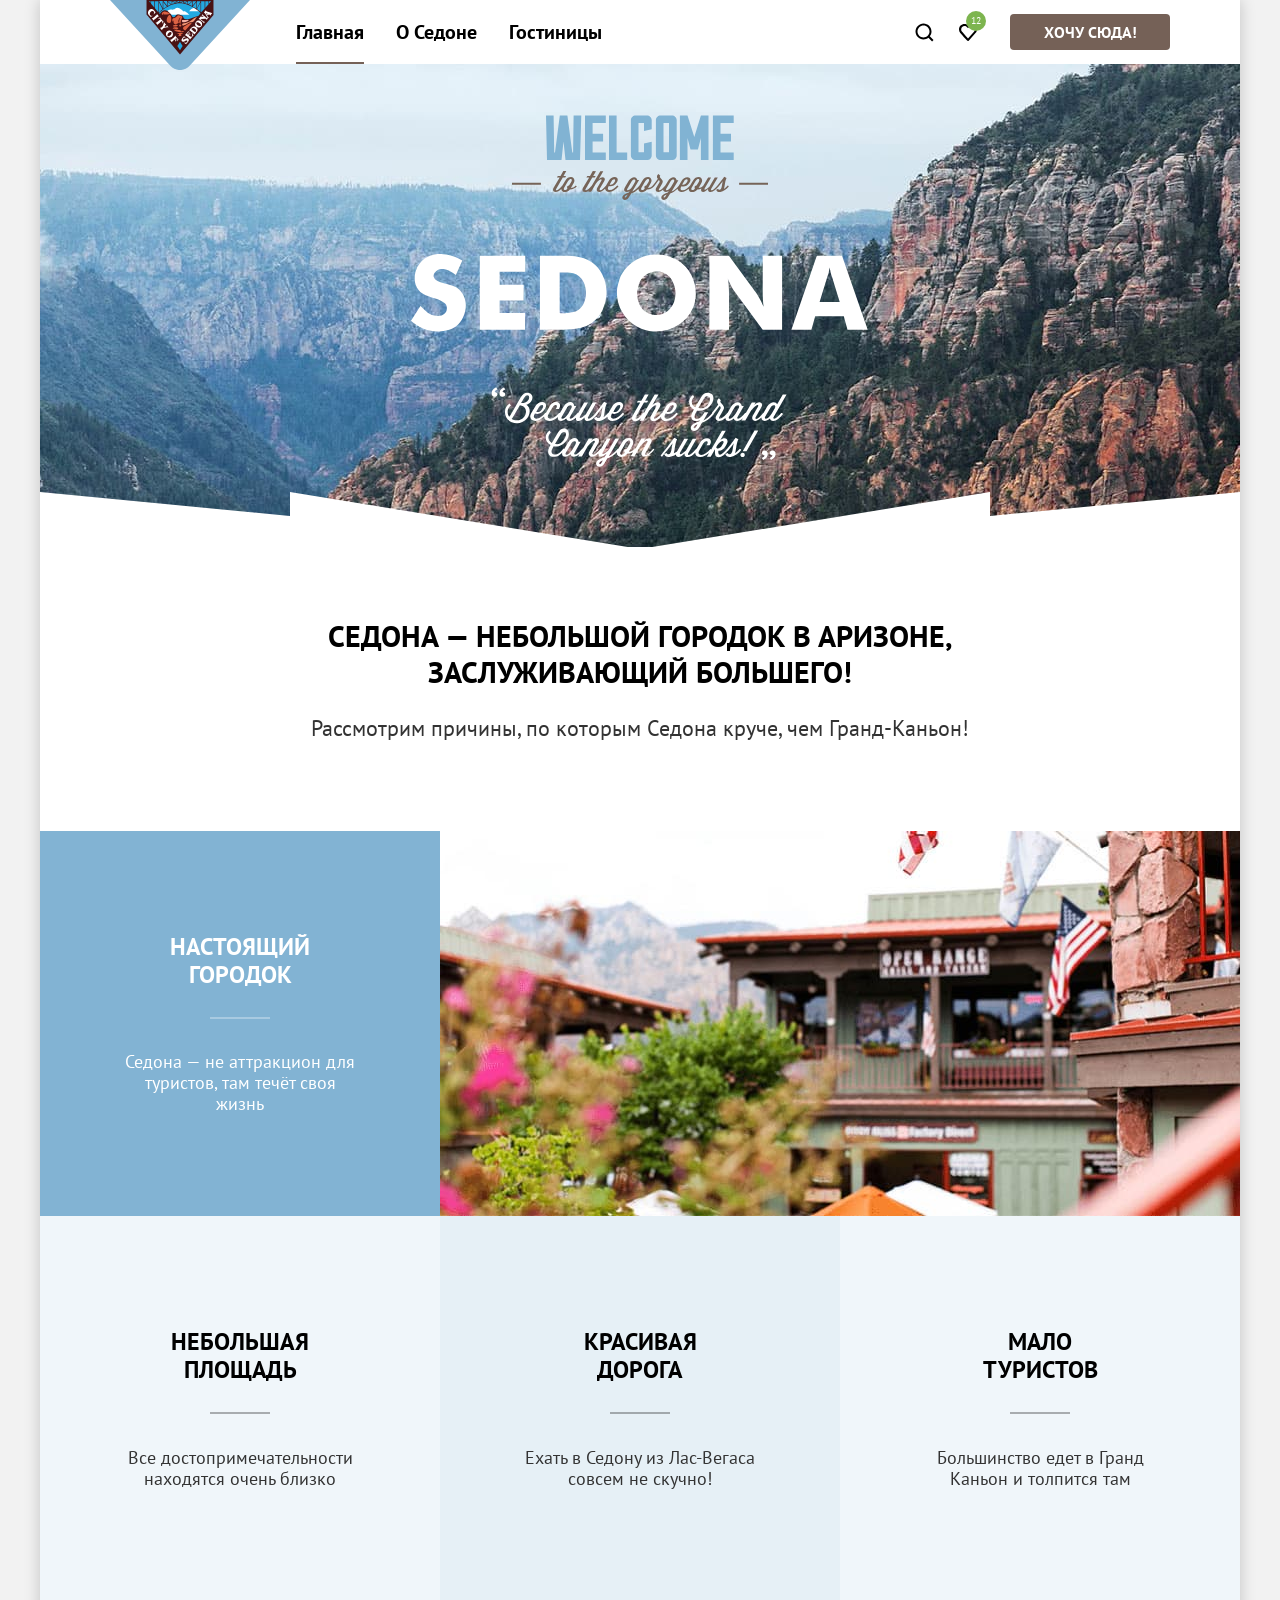
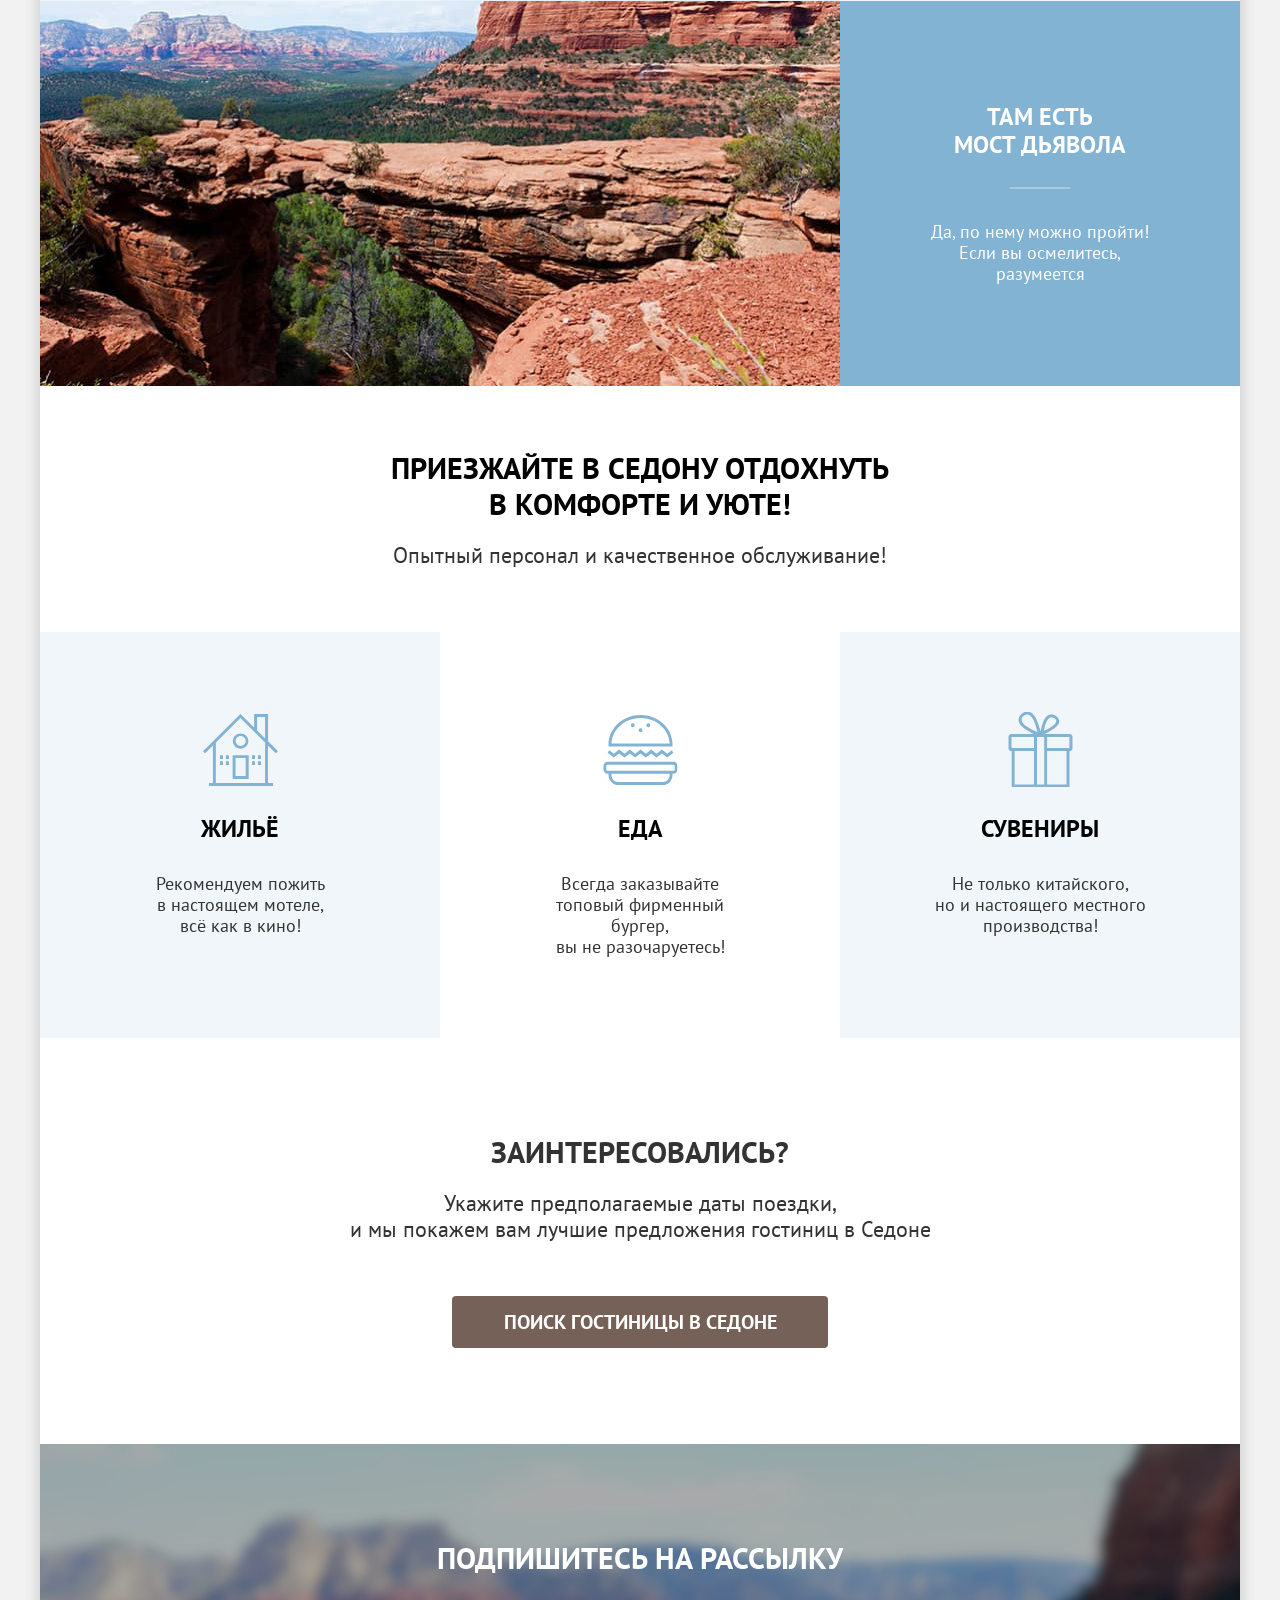
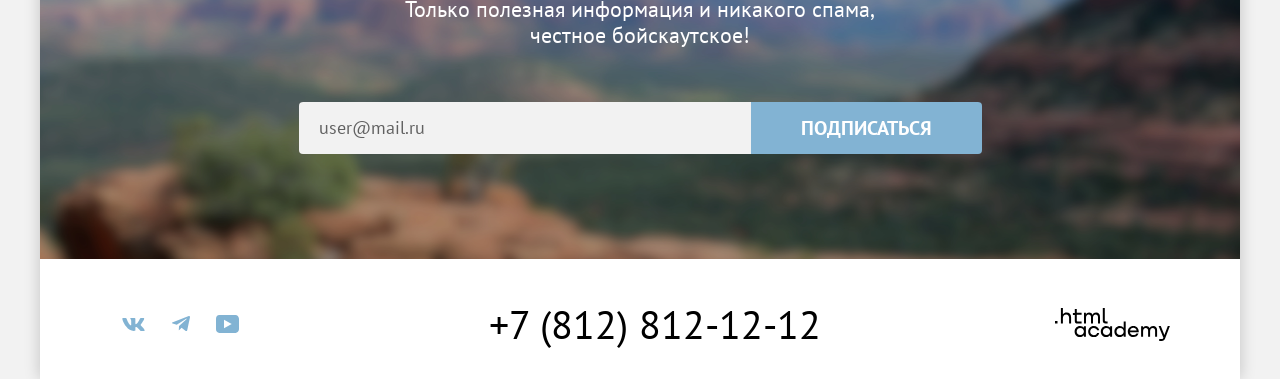
==== commit c43fe6df: "Добавляет исправления для допуска" ====
--- a/index.html
+++ b/index.html
@@ -35,7 +35,7 @@
             </li>
             <li class="navigation-user-item">
               <a class="navigation-user-link navigation-favorite" href="#">
-                <span class="visually-hidden">В избранном гостиниц</span>
+                <span class="visually-hidden">Гостиницы в избранном:</span>
                 <span class="favorite-counter">12</span>
               </a>
             </li>
@@ -47,7 +47,7 @@
       </header>
       <main class="page-main" data-test="main">
         <section class="hero" data-test="hero">
-          <h1 class="visually-hidden">Седона — небольшой городок в Аризоне</h1>
+          <h1 class="visually-hidden">Город в Аризоне</h1>
           <img class="hero-image" src="images/welcome.svg" width="458" height="352"
             alt="Welcome to the gorgeous Sedona, because the Grand Canyon sucks!">
         </section>
@@ -103,25 +103,25 @@
         </section>
         <section class="advantages">
           <h2 class="advantages-title">
-            Приезжайте в Седону отдохнуть в комфорте и уюте!
+            Приезжайте в Седону отдохнуть <br>в комфорте и уюте!
           </h2>
           <p class="advantages-text">
             Опытный персонал и качественное обслуживание!
           </p>
           <ul class="advantages-list">
-            <li class="advantages-item">
+            <li class="advantages-item advantages-housing">
               <h3 class="advantages-item-title">Жильё</h3>
               <p class="advantages-item-text">
                 Рекомендуем пожить <br>в настоящем мотеле, <br>всё как в кино!
               </p>
             </li>
-            <li class="advantages-item  advantages-item-lighter">
+            <li class="advantages-item  advantages-item-lighter advantages-eat">
               <h3 class="advantages-item-title">Еда</h3>
               <p class="advantages-item-text">
                 Всегда заказывайте <br>топовый фирменный бургер, <br>вы не разочаруетесь!
               </p>
             </li>
-            <li class="advantages-item">
+            <li class="advantages-item advantages-souvenirs">
               <h3 class="advantages-item-title">Сувениры</h3>
               <p class="advantages-item-text">
                 Не только китайского, <br>но и настоящего местного <br>производства!
@@ -140,11 +140,11 @@
         <section class="mailing" data-test="subscribe">
           <h2 class="mailing-title">Подпишитесь на рассылку</h2>
           <p class="mailing-text">
-            Только полезная информация и никакого спама, честное бойскаутское!
+            Только полезная информация и никакого спама, <br>честное бойскаутское!
           </p>
           <form class="form mailing-form" action="https://echo.htmlacademy.ru/" method="post">
             <label class="visually-hidden" for="email">Ваш e-mail</label>
-            <input class="mailing-input" type="email" name="email" id="email" placeholder="Ваш e-mail" required>
+            <input class="mailing-input" type="email" name="email" id="email" placeholder="user@mail.ru" required>
             <button class="button button-blue button-mailing" type="submit">Подписаться</button>
           </form>
         </section>
@@ -170,7 +170,9 @@
             </li>
           </ul>
         </section>
-        <a class="phone-number-link" href="tel:+78128121212">+7 (812) 812-12-12</a>
+        <div class="footer-contacts">
+          <a class="phone-number-link" href="tel:+78128121212">+7 (812) 812-12-12</a>
+        </div>
         <a class="html-academy-link" href="https://htmlacademy.ru/intensive/htmlcss">
           <span class="visually-hidden">Ссылка на разработчика сайта</span>
         </a>
@@ -182,17 +184,17 @@
           <h2 class="modal-title">Поиск гостиницы в Седоне</h2>
           <form class="search-form" action="https://echo.htmlacademy.ru/" method="post">
             <div class="date-container">
-              <label class="modal-label" for="check-in-date">Дата заезда:</label>
+              <label class="modal-label" for="check-in-date">Дата Заезда:</label>
               <input class="modal-input" type="text" id="check-in-date" value="27 апреля 2020" name="date-in" required
-                placeholder="Укажите дату заезда">
+                placeholder="1 января 2026">
             </div>
             <span class="form-message form-message-error">
               Мы не можем отправить вас в прошлое.
             </span>
             <div class="date-container">
-              <label class="modal-label" for="date-of">Дата выезда:</label>
+              <label class="modal-label" for="date-of">Дата Выезда:</label>
               <input class="modal-input input-date" type="text" id="date-of" value="1 сентября 2023" name="date-out"
-                required placeholder="Укажите дату выезда">
+                required placeholder="31 декабря 2026">
             </div>
             <span class="form-message ">
               На эти даты есть свободные номера. Пока есть.
@@ -207,7 +209,7 @@
                       <path d="M0 0H14V2H0V0Z" fill="currentColor" />
                     </svg>
                   </button>
-                  <input class="modal-input modal-input-number" type="text" id="adults" value="2" name="adults"
+                  <input class="modal-input modal-input-number" type="text" id="adults" value="2" name="adults" placeholder="2"
                     required>
                   <button class="button-number button-plus" type="button">
                     <span class="visually-hidden">Увеличить</span>
@@ -238,7 +240,7 @@
                       <path d="M0 0H14V2H0V0Z" fill="currentColor" />
                     </svg>
                   </button>
-                  <input class="modal-input modal-input-number" type="text" id="child" value="2" name="children">
+                  <input class="modal-input modal-input-number" type="text" id="child" value="2" name="children" placeholder="1">
                   <button class="button-number button-plus" type="button">
                     <span class="visually-hidden">Увеличить</span>
                     <svg width="14" height="14" viewBox="0 0 14 14" xmlns="http://www.w3.org/2000/svg">
--- a/styles/styles.css
+++ b/styles/styles.css
@@ -116,12 +116,12 @@
   left: 16px;
   bottom: 0;
   height: 2px;
-  background-color: #756257;
+  background-color: #756157;
 }
 
 .navigation-link:not(.navigation-link-current):hover,
 .navigation-link:not(.navigation-link-current):focus {
-  color: #756257;
+  color: #756157;
 }
 
 .navigation-link:not(.navigation-link-current):active {
@@ -200,7 +200,7 @@
   line-height: 10px;
   color: #ffffff;
   text-align: center;
-  background-color: #7DB54f;
+  background-color: #7db54f;
   border-radius: 10px;
 }
 
@@ -235,11 +235,11 @@
 
 .button-blue:hover,
 .button-blue:focus {
-  background-color: #68A2CA;
+  background-color: #68a2ca;
 }
 
 .button-blue:active {
-  background-color: #82B3D3;
+  background-color: #82b3d3;
   color: rgba(255, 255, 255, 0.3);
 }
 
@@ -282,10 +282,6 @@
   margin-top: -2px;
   background-color: #ffffff;
   position: relative;
-}
-
-.reasons-item {
-  max-height: 385px;
 }
 
 .reasons-title {
@@ -312,11 +308,15 @@
 .reasons-list {
   display: grid;
   grid-template-columns: 1fr 1fr 1fr;
-  grid-template-rows: repeat(3, minmax(385px, auto));
+  grid-template-rows: auto;
   max-width: 100%;
   margin: 0;
   padding: 0;
   list-style-type: none;
+}
+
+.reasons-item {
+  min-height: 385px;
 }
 
 .reasons-item:nth-child(1) {
@@ -325,7 +325,7 @@
   grid-column: 1 / -1;
   color: #ffffff;
   text-align: center;
-  background-color: #82B3D3;
+  background-color: #82b3d3;
 }
 
 .reasons-item:nth-child(5) {
@@ -334,7 +334,7 @@
   grid-column: 1 / -1;
   color: #ffffff;
   text-align: center;
-  background-color: #82B3D3;
+  background-color: #82b3d3;
 }
 
 .reasons-item-lighter {
@@ -343,7 +343,7 @@
 }
 
 .reasons-item-darker {
-  color: rgba(131, 179, 211, 0.2);
+  color: #000000;
   background-color: rgba(131, 179, 211, 0.2);
 }
 
@@ -400,8 +400,13 @@
   order: -1;
 }
 
+.image-wrapper img {
+  display: block;
+}
+
+
 .advantages-title {
-  max-width: 510px;
+  max-width: 630px;
   margin: 0 auto;
   margin-top: 64px;
   margin-bottom: 20px;
@@ -414,6 +419,7 @@
 }
 
 .advantages-text {
+  max-width: 660px;
   margin: 0 auto;
   margin-bottom: 64px;
   text-align: center;
@@ -450,15 +456,15 @@
   background-position: center;
 }
 
-.advantages-item:nth-child(1)::before {
+.advantages-housing::before {
   background-image: url("../images/icons/home.svg");
 }
 
-.advantages-item:nth-child(2)::before {
+.advantages-eat::before {
   background-image: url("../images/icons/eat.svg");
 }
 
-.advantages-item:nth-child(3)::before {
+.advantages-souvenirs::before {
   background-image: url("../images/icons/present.svg");
 }
 
@@ -491,12 +497,12 @@
 .cta {
   display: flex;
   flex-direction: column;
-  max-width: 592px;
   margin: 0 auto;
   margin-bottom: 96px;
 }
 
 .cta-title {
+  max-width: 630px;
   padding: 0;
   margin: 0 auto 20px;
   font-size: 30px;
@@ -507,9 +513,10 @@
 }
 
 .cta-text {
-  text-align: center;
-  padding: 0;
-  margin: 0;
+  max-width: 660px;
+  text-align: center;
+  padding: 0;
+  margin: 0 auto;
   margin-bottom: 54px;
 }
 
@@ -536,7 +543,7 @@
 .mailing-title {
   margin: 0 auto 20px;
   padding: 0;
-  max-width: 700px;
+  max-width: 630px;
   font-weight: 700;
   font-size: 30px;
   line-height: 36px;
@@ -547,7 +554,7 @@
 
 .mailing-text {
   margin: 0 auto 54px;
-  max-width: 475px;
+  max-width: 660px;
   font-size: 22px;
   line-height: 26px;
   color: #ffffff;
@@ -555,7 +562,7 @@
 }
 
 .mailing-form {
-  padding-bottom: 112px;
+  padding-bottom: 105px;
   display: flex;
   justify-content: center;
   align-items: center;
@@ -568,19 +575,17 @@
   line-height: 36px;
   text-align: center;
   text-transform: uppercase;
-  background-color: #82B3D3;
+  background-color: #82b3d3;
   border: none;
   border-radius: 0 4px 4px 0;
 }
 
 .mailing-input {
-  box-sizing: border-box;
   width: 452px;
   padding: 11px 17px;
   border: 3px solid transparent;
   background-color: #f2f2f2;
   border-radius: 4px 0 0 4px;
-  outline: none;
   font-family: inherit;
   color: #000000;
   font-weight: 400;
@@ -592,9 +597,8 @@
   background-color: #e5e5e5;
 }
 
-.mailing-input:focus {
-  background-color: #e5e5e5;
-  border-color: #83B3D3;
+.mailing-input::placeholder {
+  color: rgba(0, 0, 0, 0.6);
 }
 
 .page-footer {
@@ -602,7 +606,7 @@
   grid-template-columns: 1fr auto 1fr;
   align-items: center;
   min-height: 120px;
-  padding: 0 70px;
+  padding: 40px 70px 30px;
   background-color: #ffffff;
 }
 
@@ -638,7 +642,7 @@
   display: block;
   width: 24px;
   height: 24px;
-  background-color: #82B3D3;
+  background-color: #82b3d3;
   mask-repeat: no-repeat;
   mask-position: center;
   mask-size: contain;
@@ -662,11 +666,18 @@
 
 .socials-link:hover::before,
 .socials-link:focus::before {
-  background-color: #68A2CA;
+  background-color: #68a2ca;
 }
 
 .socials-link:active::before {
   background-color: rgba(104, 162, 202, 0.3);
+}
+
+.footer-contacts {
+  display: flex;
+  flex-direction: column;
+  align-items: center;
+  gap: 10px;
 }
 
 .phone-number-link {
@@ -729,7 +740,6 @@
   background-color: #354751;
   background-repeat: no-repeat;
   background-size: cover;
-  box-sizing: border-box;
 }
 
 .catalog-header-title {
@@ -761,8 +771,6 @@
 .breadcrumbs-item:not(:first-child)::before {
   content: "";
   display: block;
-  top: 0;
-  right: 0;
   width: 7px;
   height: 10px;
   margin-right: 10px;
@@ -861,7 +869,6 @@
   list-style-type: none;
   margin: 0;
   padding: 0;
-  box-sizing: border-box;
 }
 
 .catalog-filter-title {
@@ -879,74 +886,68 @@
   padding-left: 36px;
 }
 
-.control-mark {
+.control-label {
+  font-size: 18px;
+  line-height: 23px;
+}
+
+.control:hover .control-label {
+  color: rgba(255, 255, 255, 0.6);
+}
+
+.control:active .control-label {
+  color: rgba(255, 255, 255, 0.3);
+}
+
+.control:active .control-input {
+  opacity: 0.3;
+}
+
+.control-input {
   position: absolute;
   top: 3px;
   left: 0;
   width: 20px;
   height: 20px;
+  margin: 0;
+  appearance: none;
   background-color: #ffffff;
   border-radius: 4px;
-}
-
-.control-label {
-  font-size: 18px;
-  line-height: 23px;
-}
-
-.control:hover .control-mark {
+  cursor: pointer;
+}
+
+.control-input[type="checkbox"]:checked {
+  background-image: url("../images/icons/checked.svg");
+  background-repeat: no-repeat;
+  background-position: center;
+}
+
+.control-input[type="radio"] {
+  border-radius: 50%;
+}
+
+.control-input[type="radio"]:checked {
+  background-image: radial-gradient(circle at center, #3f5e72 5px, transparent 5.5px);
+}
+
+.control:hover .control-input {
   box-shadow: 0 7px 15px 0 rgba(0, 0, 0, 0.4);
   opacity: 0.6;
 }
 
-.control-input:focus + .control-mark {
-  outline: 3px solid #83B3D3;
-  opacity: 1;
-}
-
-.control:active .control-mark {
+.control-input:disabled {
   opacity: 0.3;
-}
-
-.control:hover .control-label {
-  color: rgba(255, 255, 255, 0.6);
-}
-
-.control:active .control-label {
-  color: rgba(255, 255, 255, 0.3);
-}
-
-.control-input:disabled + .control-mark {
-  border-color: #242424;
-}
-
-.control-input[type="checkbox"]:checked + .control-mark::before {
-  content: "";
-  position: absolute;
-  width: 12px;
-  height: 10px;
-  top: 5px;
-  left: 4px;
-  background-color: #3f5e72;
-  mask-image: url("../images/icons/checked.svg");
-  mask-repeat: no-repeat;
-  mask-position: center;
-  mask-size: contain;
-}
-
-.control-input[type="radio"] + .control-mark {
-  border-radius: 50%;
-}
-
-.control-input[type="radio"]:checked + .control-mark::before {
-  content: "";
-  position: absolute;
-  top: 5px;
-  left: 5px;
-  width: 10px;
-  height: 10px;
-  background-color: #3f5e72;
-  border-radius: 50%;
+  cursor: default;
+}
+
+.control-input:disabled + .control-label {
+  opacity: 0.3;
+}
+
+.control:hover .control-input:disabled,
+.control:active .control-input:disabled {
+  opacity: 0.3;
+  box-shadow: none;
 }
 
 .search-container {
@@ -955,11 +956,6 @@
   align-items: center;
   margin: 0 auto;
   margin-bottom: 40px;
-}
-
-.control-input {
-  font-size: 18px;
-  line-height: 23px;
 }
 
 .range {
@@ -979,6 +975,7 @@
   width: 278px;
   margin-left: 10px;
   background-color: rgba(255, 255, 255, 0.3);
+  border-radius: 2px;
 }
 
 .range-input {
@@ -992,7 +989,6 @@
   color: #000000;
   background-color: #f2f2f2;
   border: none;
-  box-sizing: border-box;
   appearance: textfield;
 }
 
@@ -1015,7 +1011,6 @@
 }
 
 .range-input:focus {
-  outline: 3px solid #83B3D3;
   background-color: #e6e6e6;
 }
 
@@ -1030,12 +1025,7 @@
   pointer-events: none;
 }
 
-.range-scale {
-  position: relative;
-  height: 4px;
-  background-color: rgba(255, 255, 255, 0.3);
-  border-radius: 2px;
-}
+
 
 .range-bar {
   position: absolute;
@@ -1060,12 +1050,10 @@
 }
 
 .range-toggle:focus {
-  outline: 3px solid #83B3D3;
   box-shadow: 0 4px 10px 0 rgba(0, 0, 0, 0.25);
 }
 
 .range-toggle:active {
-  outline: 2px solid #83B3D3;
   box-shadow: 0 7px 15px 0 rgba(0, 0, 0, 0.4);
 }
 
@@ -1083,7 +1071,7 @@
   line-height: 20px;
   text-align: center;
   text-transform: uppercase;
-  background-color: #82B3D3;
+  background-color: #82b3d3;
   padding: 8px 50px;
   border: none;
   border-radius: 4px;
@@ -1107,13 +1095,8 @@
   color: rgba(255, 255, 255, 0.6);
 }
 
-.button-reset:focus-visible {
-  outline: 3px solid #83B3D3;
-}
-
 .button-reset:active {
   color: rgba(255, 255, 255, 0.3);
-  outline: none;
 }
 
 .button-reset:disabled {
@@ -1121,7 +1104,7 @@
 }
 
 .result-control-title {
-  box-sizing: border-box;
+  max-width: 356px;
   margin: 0;
   margin-left: 70px;
   margin-right: 200px;
@@ -1153,10 +1136,8 @@
   appearance: none;
 }
 
-.sort-select:hover,
-.sort-select:focus {
-  border: 2px solid #68A2CA;
-  outline: none;
+.sort-select:hover {
+  border: 2px solid #68a2ca;
 }
 
 .sort-select:active {
@@ -1175,7 +1156,6 @@
 }
 
 .button-view {
-  box-sizing: border-box;
   width: 48px;
   height: 48px;
   background-color: #ffffff;
@@ -1191,11 +1171,6 @@
   border: 2px solid #000000;
 }
 
-.button-view:focus {
-  border: 2px solid #68A2CA;
-  outline: none;
-}
-
 .button-view:active {
   border: 2px solid #000000;
 }
@@ -1231,20 +1206,20 @@
 }
 
 .card-item {
-  box-sizing: border-box;
-  padding: 20px;
   display: grid;
   grid-template-columns: 1fr 1fr;
+  grid-template-rows: auto 1fr auto auto auto;
+  gap: 16px 20px;
   min-height: 438px;
-  gap: 16px 20px;
-  border: 1px solid #e5e5e5;
+  padding: 20px;
+  box-shadow: 0 0 0 1px #e5e5e5;
 }
 
 .card-title {
   grid-column: 1 / -1;
   grid-row: 2 / 3;
-  padding: 0;
-  margin: 0;
+  margin: 0;
+  padding: 0;
   font-weight: 700;
   font-size: 24px;
   line-height: 28px;
@@ -1262,7 +1237,7 @@
 
 .card-link:hover,
 .card-link:focus {
-  color: #756257;
+  color: #756157;
 }
 
 .card-link:active {
@@ -1270,41 +1245,43 @@
 }
 
 .card-text {
-  padding: 0;
-  margin: 0;
   grid-column: 1 / 2;
   grid-row: 3 / 4;
+  margin: 0;
+  padding: 0;
   font-size: 18px;
   line-height: 21px;
 }
 
-.card-image-container {
+.card-image {
+  display: block;
+  width: 100%;
+  height: auto;
+}
+
+.card-image-link {
   grid-column: 1 / 3;
   grid-row: 1 / 2;
 }
 
-.card-image {
-  display: block;
-  width: 100%;
-  height: 100%;
-}
-
 .card-price {
-  padding: 0;
-  margin: 0;
+  grid-column: 2 / 3;
+  grid-row: 3 / 4;
   justify-self: end;
+  margin: 0;
+  padding: 0;
   font-size: 18px;
   line-height: 21px;
 }
 
 .button-favorite {
-  background-color: #82B3D3;
+  background-color: #82b3d3;
   padding-top: 8px;
   padding-bottom: 8px;
 }
 
 .button-favorite-in {
-  background-color: #7DB54f;
+  background-color: #7db54f;
   padding-top: 8px;
   padding-bottom: 8px;
 }
@@ -1317,14 +1294,12 @@
 .star-rating {
   grid-column: 1 / 2;
   grid-row: 5 / 6;
-  align-self: center;
-  display: block;
-  margin: 0;
+  margin: 0;
+  margin-bottom: 10px;
+  transform: translateY(10px);
   height: 17px;
   max-width: 140px;
-  font-size: 0;
-  color: transparent;
-  background-color: #83B3D3;
+  background-color: #83b3d3;
   mask-image: url("../images/icons/star.svg");
   mask-size: 18px 17px;
   mask-repeat: space;
@@ -1393,23 +1368,18 @@
   text-align: center;
   text-transform: uppercase;
   text-decoration: none;
-  background-color: #82B3D3;
+  background-color: #82b3d3;
   border-radius: 4px;
 }
 
 .pagination-link:hover,
 .pagination-link:focus {
-  background-color: #68A2CA;
+  background-color: #68a2ca;
 }
 
 .pagination-link:active {
-  background-color: #82B3D3;
+  background-color: #82b3d3;
   color: rgba(255, 255, 255, 0.3);
-}
-
-.pagination-link:disabled {
-  background-color: #e5e5e5;
-  color: rgba(0, 0, 0, 0.3);
 }
 
 .pagination-current {
@@ -1425,11 +1395,6 @@
 .pagination-current:active {
   background-color: #f2f2f2;
   color: #000000;
-}
-
-.pagination-current:disabled {
-  background-color: #e5e5e5;
-  color: rgba(0, 0, 0, 0.3);
 }
 
 .pagination-ellipsis {
@@ -1454,7 +1419,6 @@
 .mailing-catalog {
   background-image: none;
   background-color: #ffffff;
-  padding: 96px 258px 4px;
 }
 
 .modal-container {
@@ -1517,13 +1481,11 @@
 
 .modal-close-button:focus {
   background-color: #e5e5e5;
-  outline: 3px solid #83B3D3;
 }
 
 .modal-close-button:active {
   background-color: #e5e5e5;
   border: none;
-  outline: none;
 }
 
 .modal-close-button:active::after {
@@ -1552,7 +1514,6 @@
   line-height: 24px;
   vertical-align: middle;
   padding: 12px 0;
-  padding-left: 0;
 }
 
 .date-container {
@@ -1582,12 +1543,12 @@
 .modal-input:hover {
   background-color: #e5e5e5;
   border: none;
+  cursor: pointer;
 }
 
 .modal-input:focus {
   background-color: #e5e5e5;
   border: none;
-  outline: 3px solid #83B3D3;
 }
 
 .form-message {
@@ -1633,14 +1594,6 @@
   height: 48px;
 }
 
-.modal-input-number {
-  width: 100%;
-  height: 100%;
-  padding: 0 40px;
-  text-align: center;
-  background-image: none;
-}
-
 .button-number {
   position: absolute;
   top: 50%;
@@ -1648,7 +1601,7 @@
   display: flex;
   justify-content: center;
   align-items: center;
-  padding: 3px;
+  padding: 11px;
   aspect-ratio: 1 / 1;
   border: none;
   border-radius: 4px;
@@ -1663,12 +1616,10 @@
 
 .button-number:focus {
   color: #000000;
-  outline: 3px solid #83B3D3;
 }
 
 .button-number:active {
   color: rgba(0, 0, 0, 0.2);
-  outline: none;
 }
 
 .button-minus {
@@ -1708,7 +1659,7 @@
 }
 
 .tooltip-toggle:hover .tooltip-icon {
-  color: #Af7842;
+  color: #af7842;
 }
 
 .tooltip-text {
@@ -1749,7 +1700,7 @@
   padding: 18px 256px;
   border: none;
   border-radius: 10px;
-  background-color: #83B3D3;
+  background-color: #83b3d3;
   text-transform: uppercase;
   text-align: center;
   cursor: pointer;
@@ -1761,12 +1712,12 @@
 
 .button-modal:hover,
 .button-modal:focus {
-  background-color: #68A2CA;
+  background-color: #68a2ca;
   border: none;
 }
 
 .button-modal:active {
-  background-color: #68A2CA;
+  background-color: #68a2ca;
   color: rgba(255, 255, 255, 0.6);
   border: none;
 }
